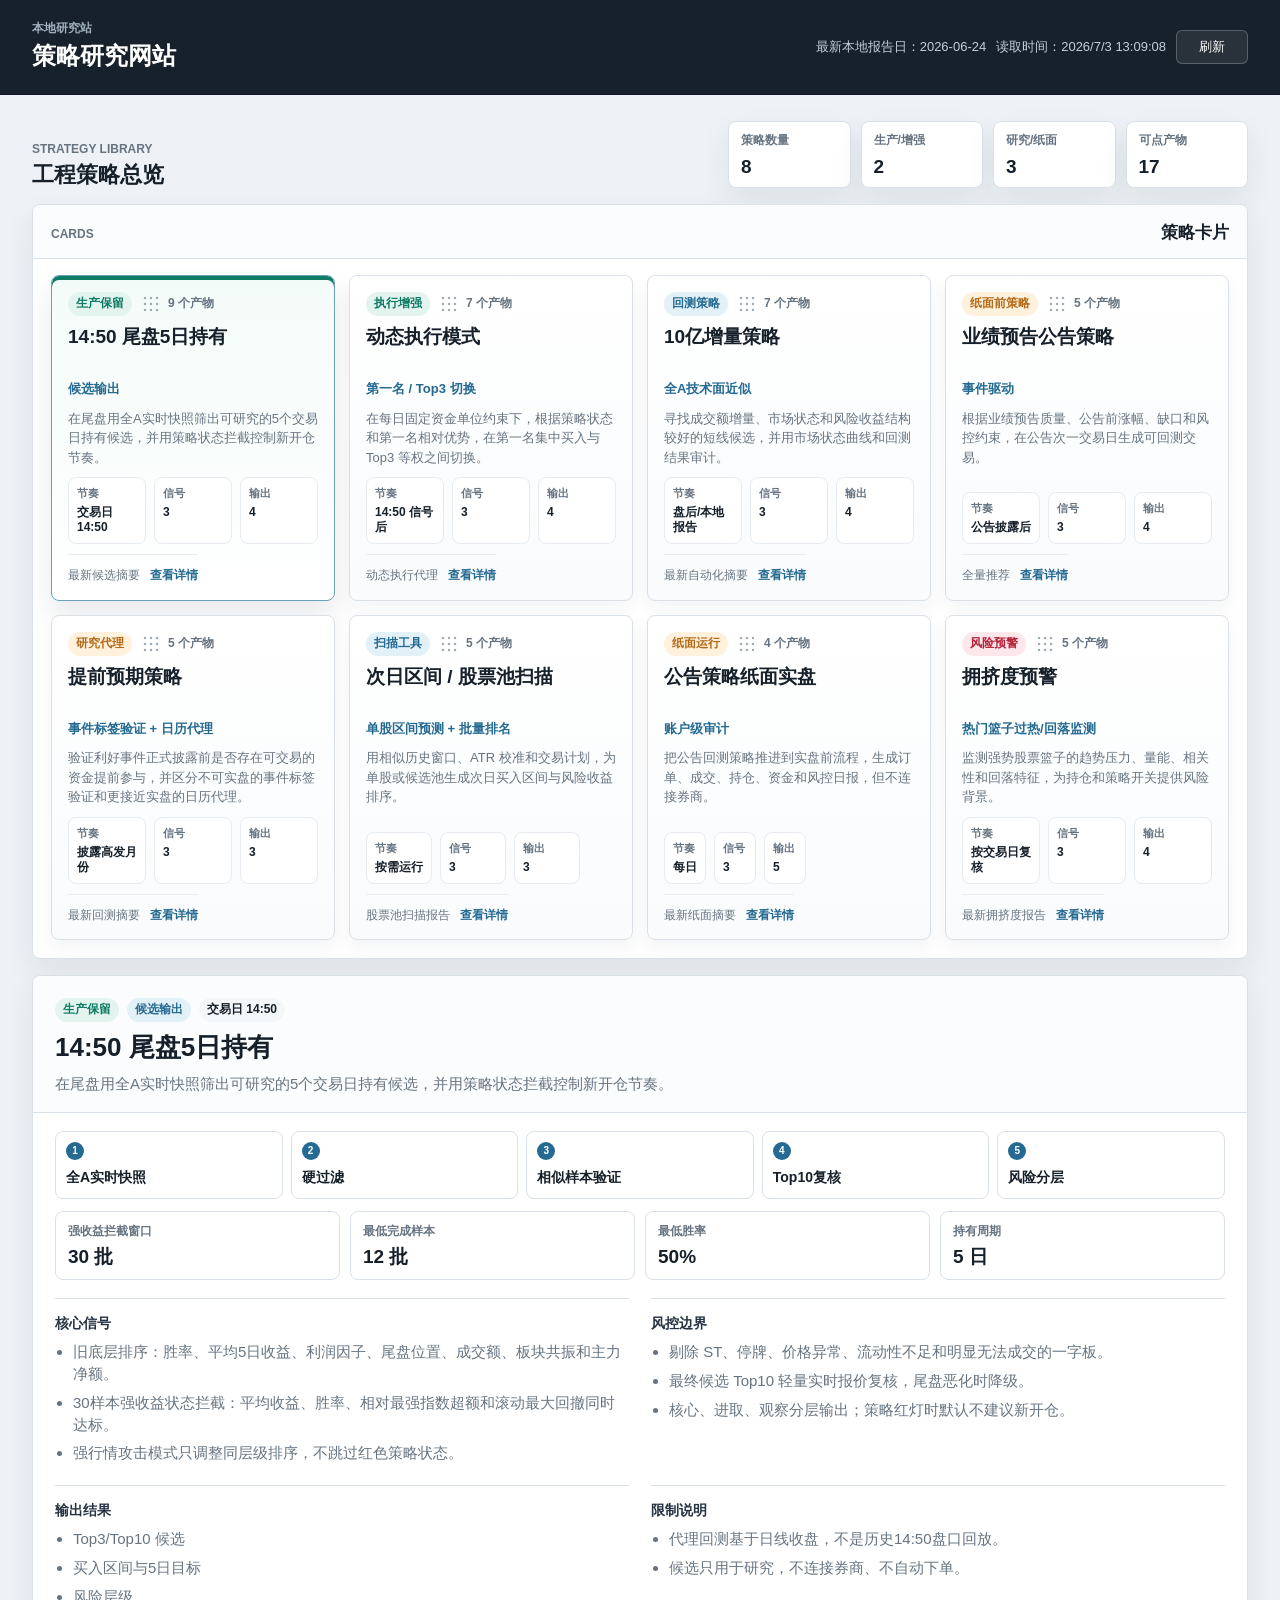
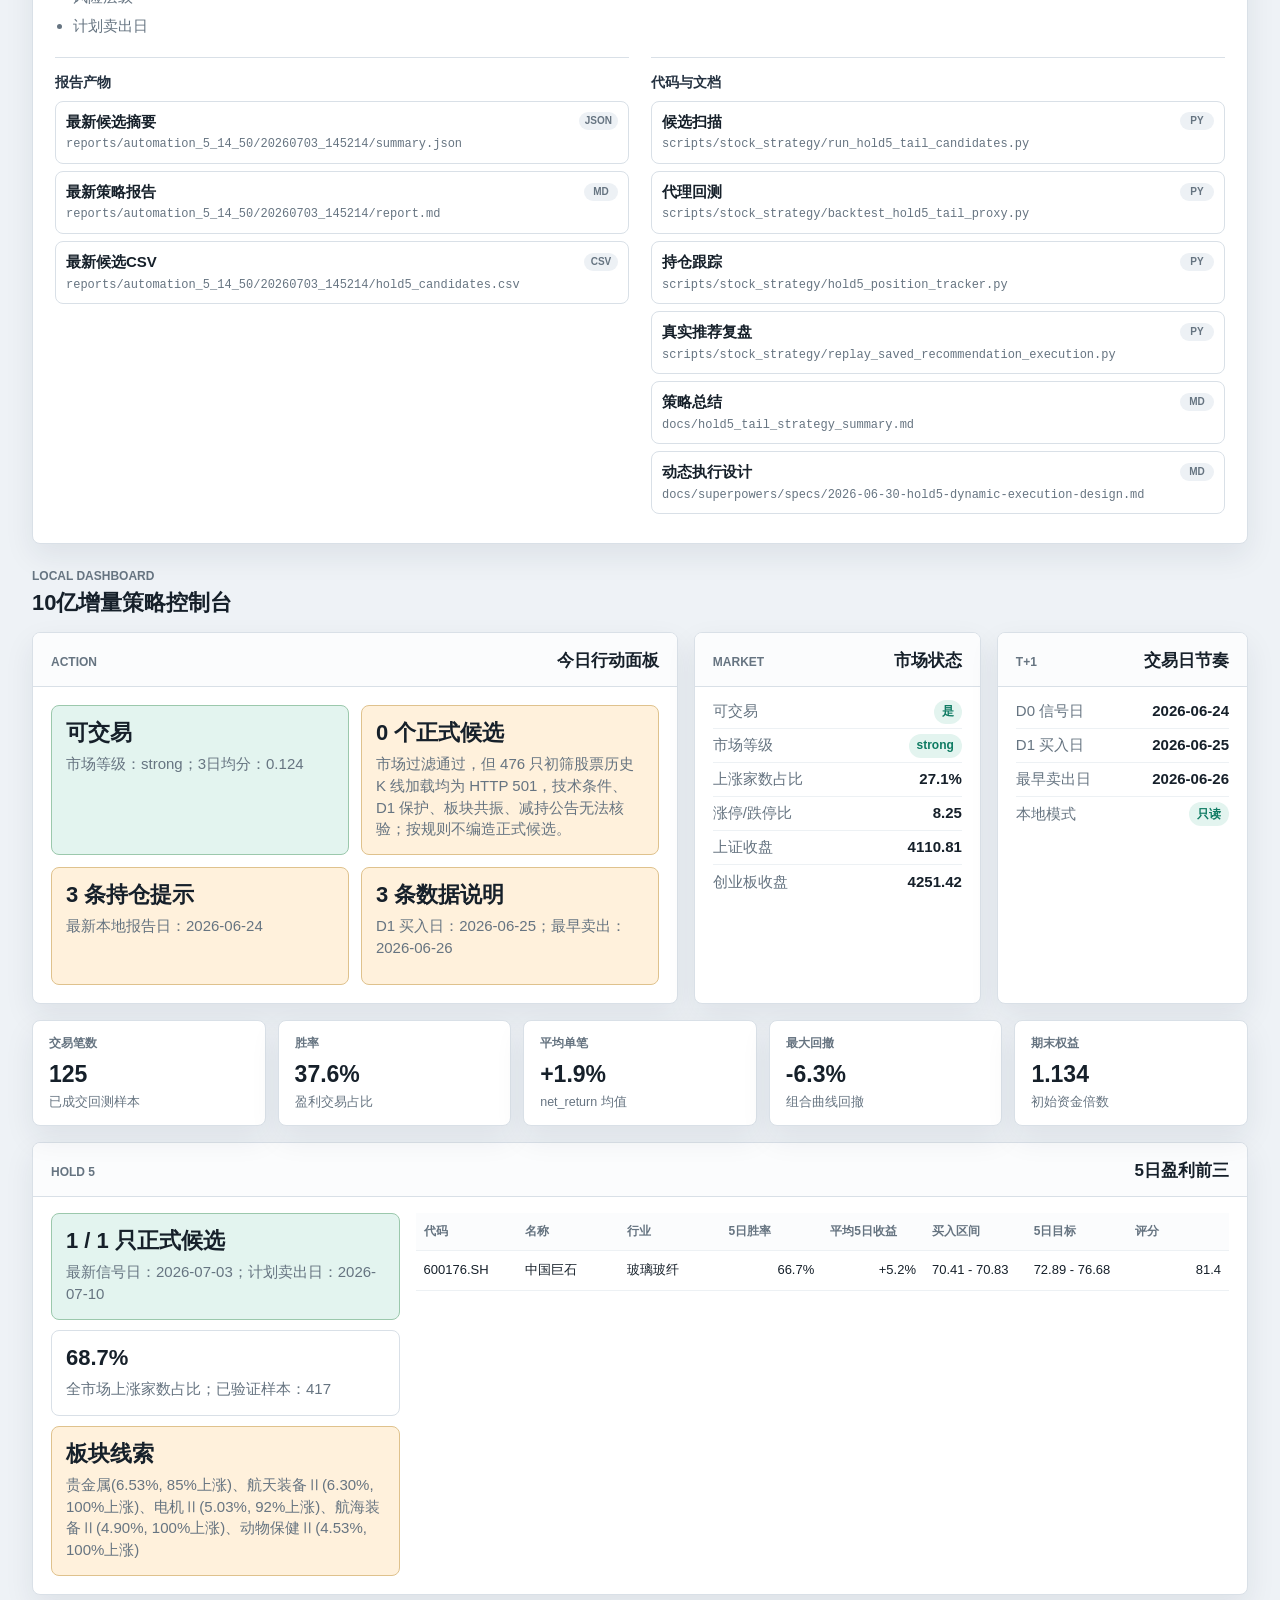
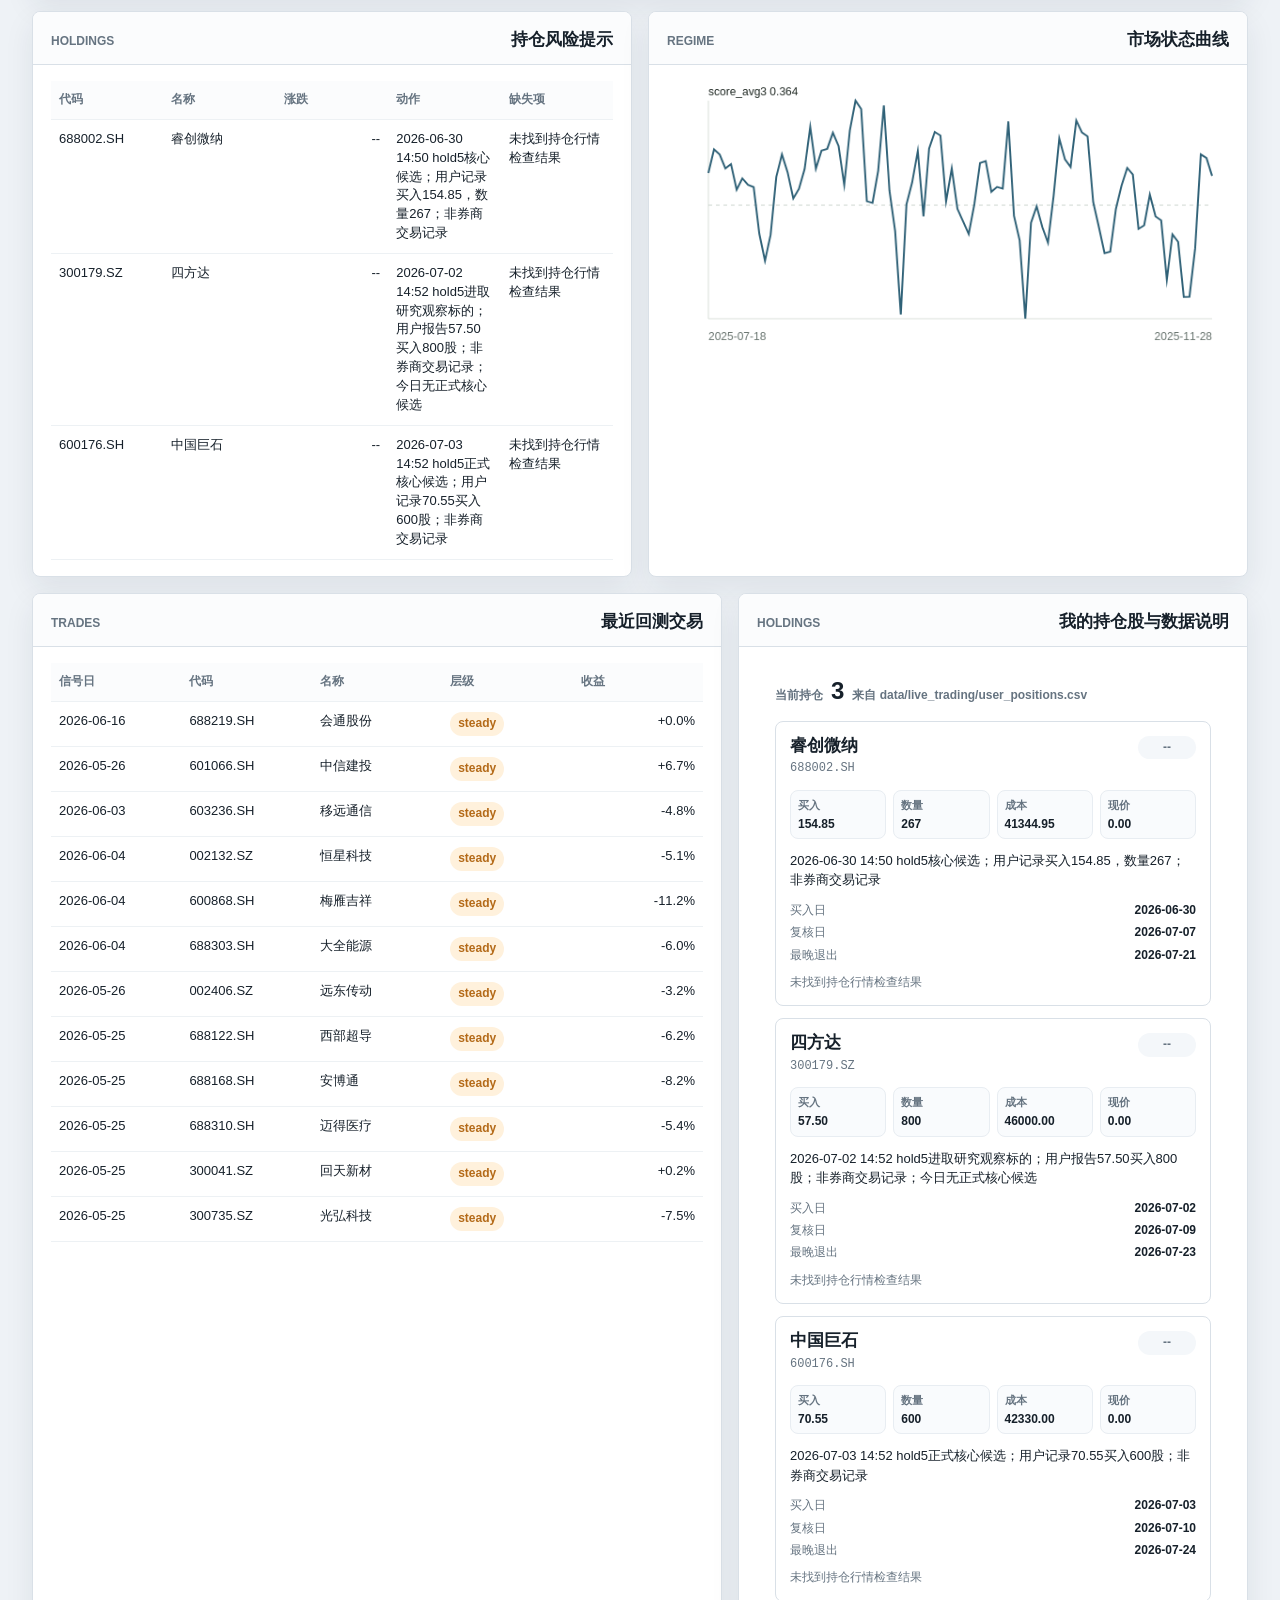
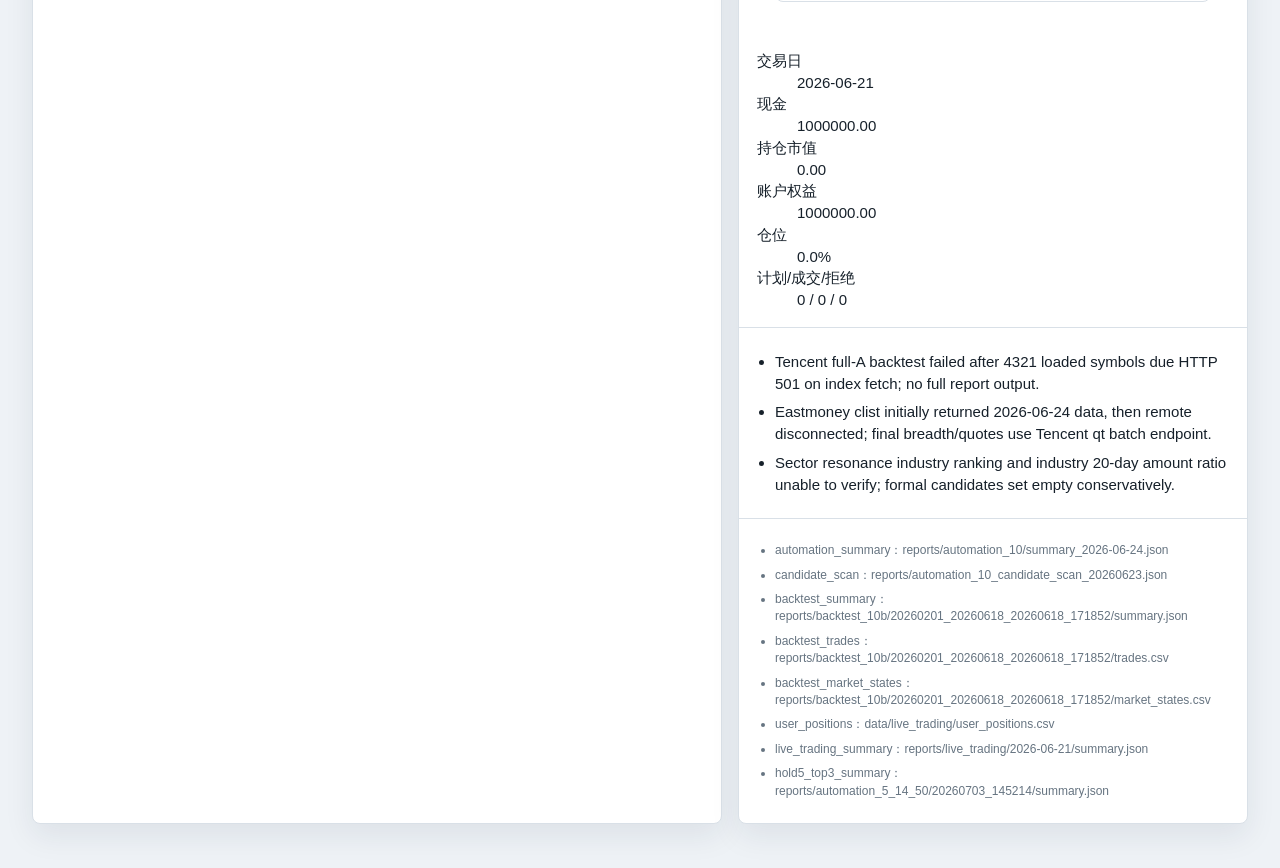
==== index.html @ aa16b74d "发布：更新当前持仓展示 发布我的持仓股卡片、当前持仓数据过滤和新版静态资源。" ====
<!doctype html>
<html lang="zh-CN">
  <head>
    <meta charset="utf-8" />
    <meta name="viewport" content="width=device-width, initial-scale=1" />
    <title>策略研究网站</title>
    <link rel="stylesheet" href="styles.css?v=20260703-user-holdings" />
  </head>
  <body>
    <div class="app-shell" data-api="dashboard.json" data-file-base="files">
      <header class="topbar">
        <div>
          <p class="eyebrow">本地研究站</p>
          <h1>策略研究网站</h1>
        </div>
        <div class="topbar-meta">
          <span id="report-date">最新本地报告日：--</span>
          <span id="loaded-at">读取时间：--</span>
          <button id="refresh-button" type="button" title="重新读取本地策略文件">刷新</button>
        </div>
      </header>

      <main>
        <section class="strategy-hero" aria-label="策略总览">
          <div>
            <p class="eyebrow">Strategy Library</p>
            <h2>工程策略总览</h2>
          </div>
          <div id="strategy-stats" class="strategy-stats"></div>
        </section>

        <section class="strategy-workbench" aria-label="策略详情">
          <section class="panel strategy-card-panel" aria-label="策略卡片">
            <div class="panel-heading">
              <span class="section-kicker">Cards</span>
              <h2>策略卡片</h2>
            </div>
            <div id="strategy-list" class="strategy-list"></div>
          </section>

          <article class="panel strategy-detail-panel">
            <div id="strategy-detail" class="strategy-detail"></div>
          </article>
        </section>

        <section class="dashboard-title" aria-label="本地运行数据">
          <div>
            <p class="eyebrow">Local Dashboard</p>
            <h2>10亿增量策略控制台</h2>
          </div>
        </section>

        <section class="action-grid" aria-label="今日行动面板">
          <article class="panel action-panel">
            <div class="panel-heading">
              <span class="section-kicker">Action</span>
              <h2>今日行动面板</h2>
            </div>
            <div id="action-summary" class="action-summary"></div>
          </article>

          <article class="panel compact-panel">
            <div class="panel-heading">
              <span class="section-kicker">Market</span>
              <h2>市场状态</h2>
            </div>
            <dl id="market-list" class="metric-list"></dl>
          </article>

          <article class="panel compact-panel">
            <div class="panel-heading">
              <span class="section-kicker">T+1</span>
              <h2>交易日节奏</h2>
            </div>
            <dl id="tplus-list" class="metric-list"></dl>
          </article>
        </section>

        <section class="metric-strip" id="backtest-metrics" aria-label="回测指标"></section>

        <section class="panel hold5-panel" aria-label="5日盈利前三">
          <div class="panel-heading">
            <span class="section-kicker">Hold 5</span>
            <h2>5日盈利前三</h2>
          </div>
          <div class="hold5-content">
            <div id="hold5-summary" class="hold5-summary"></div>
            <div id="hold5-picks"></div>
          </div>
        </section>

        <section class="two-column">
          <article class="panel table-panel">
            <div class="panel-heading">
              <span class="section-kicker">Holdings</span>
              <h2>持仓风险提示</h2>
            </div>
            <div id="holdings-alerts"></div>
          </article>

          <article class="panel chart-panel">
            <div class="panel-heading">
              <span class="section-kicker">Regime</span>
              <h2>市场状态曲线</h2>
            </div>
            <canvas id="market-chart" width="760" height="280" aria-label="市场状态曲线"></canvas>
          </article>
        </section>

        <section class="two-column lower-grid">
          <article class="panel table-panel">
            <div class="panel-heading">
              <span class="section-kicker">Trades</span>
              <h2>最近回测交易</h2>
            </div>
            <div id="trades-table"></div>
          </article>

          <article class="panel table-panel">
            <div class="panel-heading">
              <span class="section-kicker">Holdings</span>
              <h2>我的持仓股与数据说明</h2>
            </div>
            <div id="user-holdings"></div>
            <div id="live-trading"></div>
            <div id="data-notes" class="note-list"></div>
            <div id="source-files" class="source-list"></div>
          </article>
        </section>
      </main>
    </div>

    <script src="holdings_panel.js?v=20260703-user-holdings"></script>
    <script src="strategy_order.js?v=20260703-user-holdings"></script>
    <script src="app.js?v=20260703-user-holdings"></script>
  </body>
</html>
---- styles.css ----
:root {
  color-scheme: light;
  --bg: #eef2f6;
  --surface: #ffffff;
  --surface-soft: #f4f7fa;
  --text: #16202a;
  --muted: #667481;
  --border: #d9e0e7;
  --green: #0f7b63;
  --green-soft: #e3f4ef;
  --amber: #b46a18;
  --amber-soft: #fff1dc;
  --red: #b4233a;
  --red-soft: #fde7ea;
  --blue: #246a92;
  --blue-soft: #e2f0f8;
  --ink-soft: #edf1f5;
  --row: #f8fafc;
  --shadow: 0 12px 30px rgba(28, 43, 58, 0.08);
}

* {
  box-sizing: border-box;
}

body {
  margin: 0;
  background: var(--bg);
  color: var(--text);
  font-family: -apple-system, BlinkMacSystemFont, "Segoe UI", "PingFang SC", "Microsoft YaHei", sans-serif;
  font-size: 15px;
  line-height: 1.45;
}

button,
input,
select,
textarea {
  font: inherit;
}

.app-shell {
  min-height: 100vh;
}

.topbar {
  display: flex;
  align-items: center;
  justify-content: space-between;
  gap: 24px;
  padding: 20px 32px;
  border-bottom: 1px solid #111827;
  background: #17212b;
  color: #ffffff;
}

.topbar h1 {
  margin: 2px 0 0;
  font-size: 24px;
  font-weight: 720;
  letter-spacing: 0;
}

.topbar .eyebrow {
  color: #9fb0bf;
}

.eyebrow,
.section-kicker {
  margin: 0;
  color: var(--muted);
  font-size: 12px;
  font-weight: 700;
  letter-spacing: 0;
  text-transform: uppercase;
}

.topbar-meta {
  display: flex;
  flex-wrap: wrap;
  align-items: center;
  justify-content: flex-end;
  gap: 10px;
  color: #c4ced8;
  font-size: 13px;
}

#refresh-button {
  min-width: 72px;
  height: 34px;
  border: 1px solid rgba(255, 255, 255, 0.22);
  border-radius: 6px;
  background: rgba(255, 255, 255, 0.08);
  color: #ffffff;
  cursor: pointer;
}

#refresh-button:hover {
  border-color: rgba(255, 255, 255, 0.38);
  background: rgba(255, 255, 255, 0.14);
}

main {
  width: min(1440px, 100%);
  margin: 0 auto;
  padding: 26px 32px 44px;
}

.strategy-hero,
.dashboard-title {
  display: flex;
  align-items: end;
  justify-content: space-between;
  gap: 18px;
  margin-bottom: 16px;
}

.strategy-hero h2,
.dashboard-title h2 {
  margin: 4px 0 0;
  font-size: 22px;
  line-height: 1.2;
  letter-spacing: 0;
}

.dashboard-title {
  margin-top: 24px;
}

.strategy-stats {
  display: grid;
  grid-template-columns: repeat(4, minmax(96px, 1fr));
  gap: 10px;
  min-width: min(100%, 520px);
}

.strategy-stat {
  min-height: 64px;
  padding: 10px 12px;
  border: 1px solid var(--border);
  border-radius: 8px;
  background: var(--surface);
  box-shadow: var(--shadow);
}

.strategy-stat span,
.mini-metric span {
  display: block;
  color: var(--muted);
  font-size: 12px;
  font-weight: 700;
}

.strategy-stat strong,
.mini-metric strong {
  display: block;
  margin-top: 6px;
  font-size: 19px;
  line-height: 1.15;
}

.strategy-workbench {
  display: grid;
  grid-template-columns: 1fr;
  gap: 16px;
  align-items: start;
}

.strategy-card-panel {
  overflow: visible;
}

.strategy-list {
  display: grid;
  grid-template-columns: repeat(auto-fit, minmax(280px, 1fr));
  gap: 14px;
  padding: 16px 18px 18px;
}

.strategy-card {
  display: flex;
  flex-direction: column;
  gap: 10px;
  width: 100%;
  min-height: 246px;
  padding: 16px;
  border: 1px solid var(--border);
  border-radius: 8px;
  background: linear-gradient(180deg, #ffffff 0%, #f9fbfd 100%);
  color: var(--text);
  text-align: left;
  cursor: pointer;
  box-shadow: 0 8px 18px rgba(28, 43, 58, 0.05);
  transition: border-color 160ms ease, box-shadow 160ms ease, transform 160ms ease;
}

.strategy-card {
  cursor: grab;
}

.strategy-list.dragging .strategy-card {
  cursor: grabbing;
  user-select: none;
}

.strategy-card:hover {
  border-color: #9db4c2;
  box-shadow: 0 14px 28px rgba(28, 43, 58, 0.1);
  transform: translateY(-2px);
}

.strategy-card.active {
  border-color: #6aa1b8;
  background: linear-gradient(180deg, #f3fbf8 0%, #ffffff 100%);
  box-shadow: inset 0 4px 0 var(--green), 0 14px 28px rgba(28, 43, 58, 0.1);
}

.strategy-card.dragging {
  opacity: 0.48;
  transform: scale(0.99);
}

.strategy-card.drag-before,
.strategy-card.drag-after {
  border-color: #246a92;
  box-shadow: 0 0 0 2px rgba(36, 106, 146, 0.18), 0 14px 28px rgba(28, 43, 58, 0.1);
}

.strategy-card.drag-before {
  box-shadow: inset 4px 0 0 var(--blue), 0 0 0 2px rgba(36, 106, 146, 0.18), 0 14px 28px rgba(28, 43, 58, 0.1);
}

.strategy-card.drag-after {
  box-shadow: inset -4px 0 0 var(--blue), 0 0 0 2px rgba(36, 106, 146, 0.18), 0 14px 28px rgba(28, 43, 58, 0.1);
}

.strategy-card-head,
.strategy-card-footer {
  display: flex;
  align-items: center;
  justify-content: space-between;
  gap: 10px;
}

.strategy-card-tools {
  display: inline-flex;
  align-items: center;
  flex: 0 0 auto;
  gap: 8px;
}

.strategy-card-grip {
  width: 18px;
  height: 18px;
  border-radius: 5px;
  background-image: radial-gradient(circle, #8a98a5 1.4px, transparent 1.6px);
  background-position: 0 0;
  background-size: 6px 6px;
  opacity: 0.8;
}

.strategy-card-count {
  color: var(--muted);
  font-size: 12px;
  font-weight: 700;
  white-space: nowrap;
}

.strategy-card-title {
  display: block;
  min-height: 44px;
  font-size: 19px;
  line-height: 1.18;
  letter-spacing: 0;
  overflow-wrap: anywhere;
}

.strategy-card-mode {
  display: block;
  color: var(--blue);
  font-size: 13px;
  font-weight: 750;
  overflow-wrap: anywhere;
}

.strategy-card-objective {
  display: -webkit-box;
  color: var(--muted);
  font-size: 13px;
  line-height: 1.5;
  overflow: hidden;
  overflow-wrap: anywhere;
  -webkit-box-orient: vertical;
  -webkit-line-clamp: 3;
}

.strategy-card-meta {
  display: grid;
  grid-template-columns: repeat(3, minmax(0, 1fr));
  gap: 8px;
  margin-top: auto;
}

.strategy-card-meta span {
  min-height: 52px;
  padding: 8px;
  border: 1px solid #e5ebf0;
  border-radius: 8px;
  background: #ffffff;
  overflow: hidden;
}

.strategy-card-meta small,
.strategy-card-meta b {
  display: block;
  overflow-wrap: anywhere;
}

.strategy-card-meta small {
  color: var(--muted);
  font-size: 11px;
  font-weight: 700;
}

.strategy-card-meta b {
  margin-top: 3px;
  font-size: 12px;
  font-weight: 750;
  line-height: 1.25;
}

.strategy-card-footer {
  padding-top: 12px;
  border-top: 1px solid #e7edf2;
  color: var(--muted);
  font-size: 12px;
  line-height: 1.35;
}

.strategy-card-footer span {
  overflow-wrap: anywhere;
}

.strategy-card-footer em {
  flex: 0 0 auto;
  color: var(--blue);
  font-style: normal;
  font-weight: 750;
}

.strategy-detail {
  padding: 0;
}

.strategy-detail-header {
  display: flex;
  justify-content: space-between;
  gap: 18px;
  padding: 22px 22px 18px;
  border-bottom: 1px solid var(--border);
  background: #fbfcfd;
}

.strategy-badges {
  display: flex;
  flex-wrap: wrap;
  gap: 8px;
  margin-bottom: 10px;
}

.strategy-detail h2 {
  margin: 0;
  font-size: 26px;
  line-height: 1.18;
  letter-spacing: 0;
}

.strategy-detail p {
  max-width: 920px;
  margin: 10px 0 0;
  color: var(--muted);
  font-size: 15px;
}

.strategy-flow {
  display: grid;
  grid-template-columns: repeat(5, minmax(0, 1fr));
  gap: 8px;
  margin: 18px 22px 0;
}

.strategy-flow span {
  min-height: 62px;
  padding: 10px;
  border: 1px solid var(--border);
  border-radius: 8px;
  background: #ffffff;
  overflow-wrap: anywhere;
}

.strategy-flow small {
  display: block;
  width: 18px;
  height: 18px;
  margin-bottom: 7px;
  border-radius: 50%;
  background: var(--blue);
  color: #fff;
  font-size: 10px;
  font-weight: 750;
  line-height: 18px;
  text-align: center;
}

.strategy-flow strong {
  display: block;
  font-size: 14px;
  font-weight: 750;
}

.strategy-flow em {
  display: block;
  margin-top: 6px;
  color: var(--muted);
  font-size: 12px;
  font-style: normal;
  line-height: 1.45;
}

.mini-metric-grid {
  display: grid;
  grid-template-columns: repeat(4, minmax(0, 1fr));
  gap: 10px;
  margin: 12px 22px 0;
}

.mini-metric {
  min-height: 68px;
  padding: 11px 12px;
  border: 1px solid var(--border);
  border-radius: 8px;
  background: #ffffff;
}

.detail-grid {
  display: grid;
  grid-template-columns: repeat(2, minmax(0, 1fr));
  gap: 14px 22px;
  margin: 18px 22px 22px;
}

.detail-block {
  padding-top: 14px;
  border-top: 1px solid var(--border);
}

.detail-block h3 {
  margin: 0 0 8px;
  color: #253241;
  font-size: 14px;
  letter-spacing: 0;
}

.detail-block ul {
  margin: 0;
  padding-left: 18px;
}

.detail-block li {
  margin: 7px 0;
  color: var(--muted);
  overflow-wrap: anywhere;
}

.artifact-block li {
  list-style: none;
  margin-left: -18px;
}

.artifact {
  display: grid;
  gap: 4px;
  padding: 9px 10px;
  border: 1px solid var(--border);
  border-radius: 8px;
  background: #ffffff;
  color: var(--text);
  text-decoration: none;
}

.artifact-label {
  display: flex;
  align-items: center;
  justify-content: space-between;
  gap: 10px;
  font-weight: 700;
}

.artifact-label small {
  flex: 0 0 auto;
  min-width: 34px;
  padding: 2px 6px;
  border-radius: 999px;
  background: var(--ink-soft);
  color: var(--muted);
  font-size: 10px;
  line-height: 1.4;
  text-align: center;
}

.artifact:hover {
  border-color: #9db4c2;
  background: var(--blue-soft);
}

.artifact.missing {
  color: var(--muted);
  background: var(--ink-soft);
}

.artifact code {
  color: var(--muted);
  font-size: 12px;
  white-space: normal;
  overflow-wrap: anywhere;
}

.strategy-matrix-panel {
  margin-top: 16px;
}

.strategy-matrix-panel > div:not(.panel-heading) {
  padding: 16px 18px;
}

.action-grid {
  display: grid;
  grid-template-columns: minmax(0, 1.8fr) minmax(260px, 0.8fr) minmax(240px, 0.7fr);
  gap: 16px;
}

.two-column {
  display: grid;
  grid-template-columns: minmax(0, 1fr) minmax(0, 1fr);
  gap: 16px;
  margin-top: 16px;
}

.lower-grid {
  grid-template-columns: minmax(0, 1.15fr) minmax(0, 0.85fr);
}

.panel {
  border: 1px solid var(--border);
  border-radius: 8px;
  background: var(--surface);
  overflow: hidden;
  box-shadow: var(--shadow);
}

.panel-heading {
  display: flex;
  align-items: baseline;
  justify-content: space-between;
  gap: 12px;
  padding: 16px 18px 12px;
  border-bottom: 1px solid var(--border);
  background: #fbfcfd;
}

.panel-heading h2 {
  margin: 0;
  font-size: 17px;
  font-weight: 700;
  letter-spacing: 0;
}

.action-summary {
  display: grid;
  grid-template-columns: repeat(2, minmax(0, 1fr));
  gap: 12px;
  padding: 18px;
}

.signal {
  min-height: 118px;
  padding: 14px;
  border: 1px solid var(--border);
  border-radius: 8px;
  background: #ffffff;
}

.signal strong {
  display: block;
  margin-bottom: 8px;
  font-size: 22px;
  line-height: 1.15;
}

.signal p {
  margin: 0;
  color: var(--muted);
}

.signal.good {
  border-color: #9bc8ac;
  background: var(--green-soft);
}

.signal.warn {
  border-color: #dfc28d;
  background: var(--amber-soft);
}

.signal.bad {
  border-color: #e0aaa4;
  background: var(--red-soft);
}

.metric-list {
  display: grid;
  grid-template-columns: 1fr;
  gap: 0;
  margin: 0;
  padding: 8px 18px 16px;
}

.metric-list div {
  display: flex;
  align-items: center;
  justify-content: space-between;
  gap: 12px;
  min-height: 34px;
  border-bottom: 1px solid #edf1f4;
}

.metric-list div:last-child {
  border-bottom: 0;
}

.metric-list dt {
  color: var(--muted);
}

.metric-list dd {
  margin: 0;
  text-align: right;
  font-weight: 650;
}

.metric-strip {
  display: grid;
  grid-template-columns: repeat(5, minmax(0, 1fr));
  gap: 12px;
  margin-top: 16px;
}

.metric-card {
  min-height: 92px;
  padding: 14px 16px;
  border: 1px solid var(--border);
  border-radius: 8px;
  background: var(--surface);
  box-shadow: var(--shadow);
}

.metric-card span {
  display: block;
  color: var(--muted);
  font-size: 12px;
  font-weight: 700;
}

.metric-card strong {
  display: block;
  margin-top: 8px;
  font-size: 23px;
  line-height: 1.15;
}

.metric-card small {
  display: block;
  margin-top: 6px;
  color: var(--muted);
}

.hold5-panel {
  margin-top: 16px;
}

.hold5-content {
  display: grid;
  grid-template-columns: minmax(260px, 0.6fr) minmax(0, 1.4fr);
  gap: 16px;
  padding: 16px 18px 18px;
}

.hold5-summary {
  display: grid;
  gap: 10px;
}

.hold5-summary .signal {
  min-height: 86px;
}

.table-panel > div:not(.panel-heading),
.chart-panel > canvas,
.note-list,
.source-list {
  padding: 16px 18px;
}

.user-holding-summary {
  display: grid;
  grid-template-columns: auto auto 1fr;
  align-items: baseline;
  gap: 8px;
  padding: 16px 18px 8px;
}

.user-holding-summary span,
.user-holding-summary small {
  color: var(--muted);
  font-size: 12px;
  font-weight: 700;
}

.user-holding-summary strong {
  font-size: 24px;
  line-height: 1;
}

.user-holding-grid {
  display: grid;
  grid-template-columns: repeat(auto-fit, minmax(240px, 1fr));
  gap: 12px;
  padding: 8px 18px 16px;
}

.user-holding-card {
  min-height: 242px;
  padding: 14px;
  border: 1px solid var(--border);
  border-radius: 8px;
  background: #ffffff;
}

.user-holding-head {
  display: flex;
  align-items: flex-start;
  justify-content: space-between;
  gap: 10px;
}

.user-holding-head strong,
.user-holding-head code {
  display: block;
  overflow-wrap: anywhere;
}

.user-holding-head strong {
  font-size: 17px;
  line-height: 1.2;
}

.user-holding-head code {
  margin-top: 4px;
  color: var(--muted);
  font-size: 12px;
}

.price-change {
  flex: 0 0 auto;
  min-width: 58px;
  padding: 3px 7px;
  border-radius: 999px;
  background: var(--surface-soft);
  color: var(--muted);
  font-size: 12px;
  font-weight: 750;
  text-align: center;
}

.price-change.up {
  background: var(--red-soft);
  color: var(--red);
}

.price-change.down {
  background: var(--green-soft);
  color: var(--green);
}

.user-holding-metrics {
  display: grid;
  grid-template-columns: repeat(4, minmax(0, 1fr));
  gap: 7px;
  margin-top: 12px;
}

.user-holding-metrics span {
  min-height: 46px;
  padding: 7px;
  border: 1px solid #e8edf2;
  border-radius: 8px;
  background: #f9fbfd;
  overflow: hidden;
}

.user-holding-metrics small,
.user-holding-metrics b {
  display: block;
  overflow-wrap: anywhere;
}

.user-holding-metrics small {
  color: var(--muted);
  font-size: 11px;
  font-weight: 700;
}

.user-holding-metrics b {
  margin-top: 3px;
  font-size: 12px;
  font-weight: 750;
  line-height: 1.2;
}

.user-holding-card p {
  margin: 12px 0 0;
  color: var(--text);
  font-size: 13px;
  line-height: 1.5;
}

.user-holding-card dl {
  display: grid;
  gap: 5px;
  margin: 12px 0 0;
}

.user-holding-card dl div {
  display: flex;
  justify-content: space-between;
  gap: 10px;
}

.user-holding-card dt {
  color: var(--muted);
  font-size: 12px;
}

.user-holding-card dd {
  margin: 0;
  font-size: 12px;
  font-weight: 700;
  text-align: right;
}

.user-holding-note {
  display: block;
  margin-top: 10px;
  color: var(--muted);
  font-size: 12px;
  line-height: 1.45;
}

.chart-panel {
  min-height: 366px;
}

#market-chart {
  display: block;
  width: 100%;
  height: 300px;
}

.data-table {
  width: 100%;
  border-collapse: collapse;
  table-layout: fixed;
  font-size: 13px;
}

.data-table th,
.data-table td {
  padding: 10px 8px;
  border-bottom: 1px solid #edf1f4;
  text-align: left;
  vertical-align: top;
}

.data-table th {
  color: var(--muted);
  font-size: 12px;
  font-weight: 700;
  background: #fbfcfd;
}

.data-table td {
  overflow-wrap: anywhere;
}

.data-table .number {
  text-align: right;
  font-variant-numeric: tabular-nums;
}

.table-link {
  padding: 0;
  border: 0;
  background: transparent;
  color: var(--blue);
  font-weight: 750;
  text-align: left;
  cursor: pointer;
}

.table-link:hover {
  text-decoration: underline;
}

.badge {
  display: inline-flex;
  align-items: center;
  min-height: 24px;
  padding: 2px 8px;
  border-radius: 999px;
  background: var(--surface-soft);
  color: var(--text);
  font-size: 12px;
  font-weight: 700;
}

.badge.good {
  background: var(--green-soft);
  color: var(--green);
}

.badge.warn {
  background: var(--amber-soft);
  color: var(--amber);
}

.badge.bad {
  background: var(--red-soft);
  color: var(--red);
}

.badge.info {
  background: var(--blue-soft);
  color: var(--blue);
}

.muted {
  color: var(--muted);
}

.empty {
  padding: 18px;
  color: var(--muted);
}

.empty.slim {
  padding: 0;
}

.note-list {
  border-top: 1px solid var(--border);
}

.note-list ul,
.source-list ul {
  margin: 0;
  padding-left: 18px;
}

.note-list li,
.source-list li {
  margin: 7px 0;
  overflow-wrap: anywhere;
}

.source-list {
  color: var(--muted);
  font-size: 12px;
  border-top: 1px solid var(--border);
}

@media (max-width: 1100px) {
  .action-grid,
  .two-column,
  .hold5-content,
  .lower-grid {
    grid-template-columns: 1fr;
  }

  .metric-strip,
  .mini-metric-grid,
  .strategy-flow {
    grid-template-columns: repeat(2, minmax(0, 1fr));
  }
}

@media (max-width: 720px) {
  .topbar {
    align-items: flex-start;
    flex-direction: column;
    padding: 18px;
  }

  .topbar-meta {
    justify-content: flex-start;
  }

  main {
    padding: 16px;
  }

  .strategy-hero,
  .dashboard-title {
    align-items: stretch;
    flex-direction: column;
  }

  .strategy-stats,
  .strategy-list,
  .action-summary,
  .metric-strip,
  .mini-metric-grid,
  .strategy-flow,
  .user-holding-grid,
  .detail-grid {
    grid-template-columns: 1fr;
  }

  .strategy-detail {
    padding: 16px;
  }

  .strategy-detail h2 {
    font-size: 22px;
  }
}
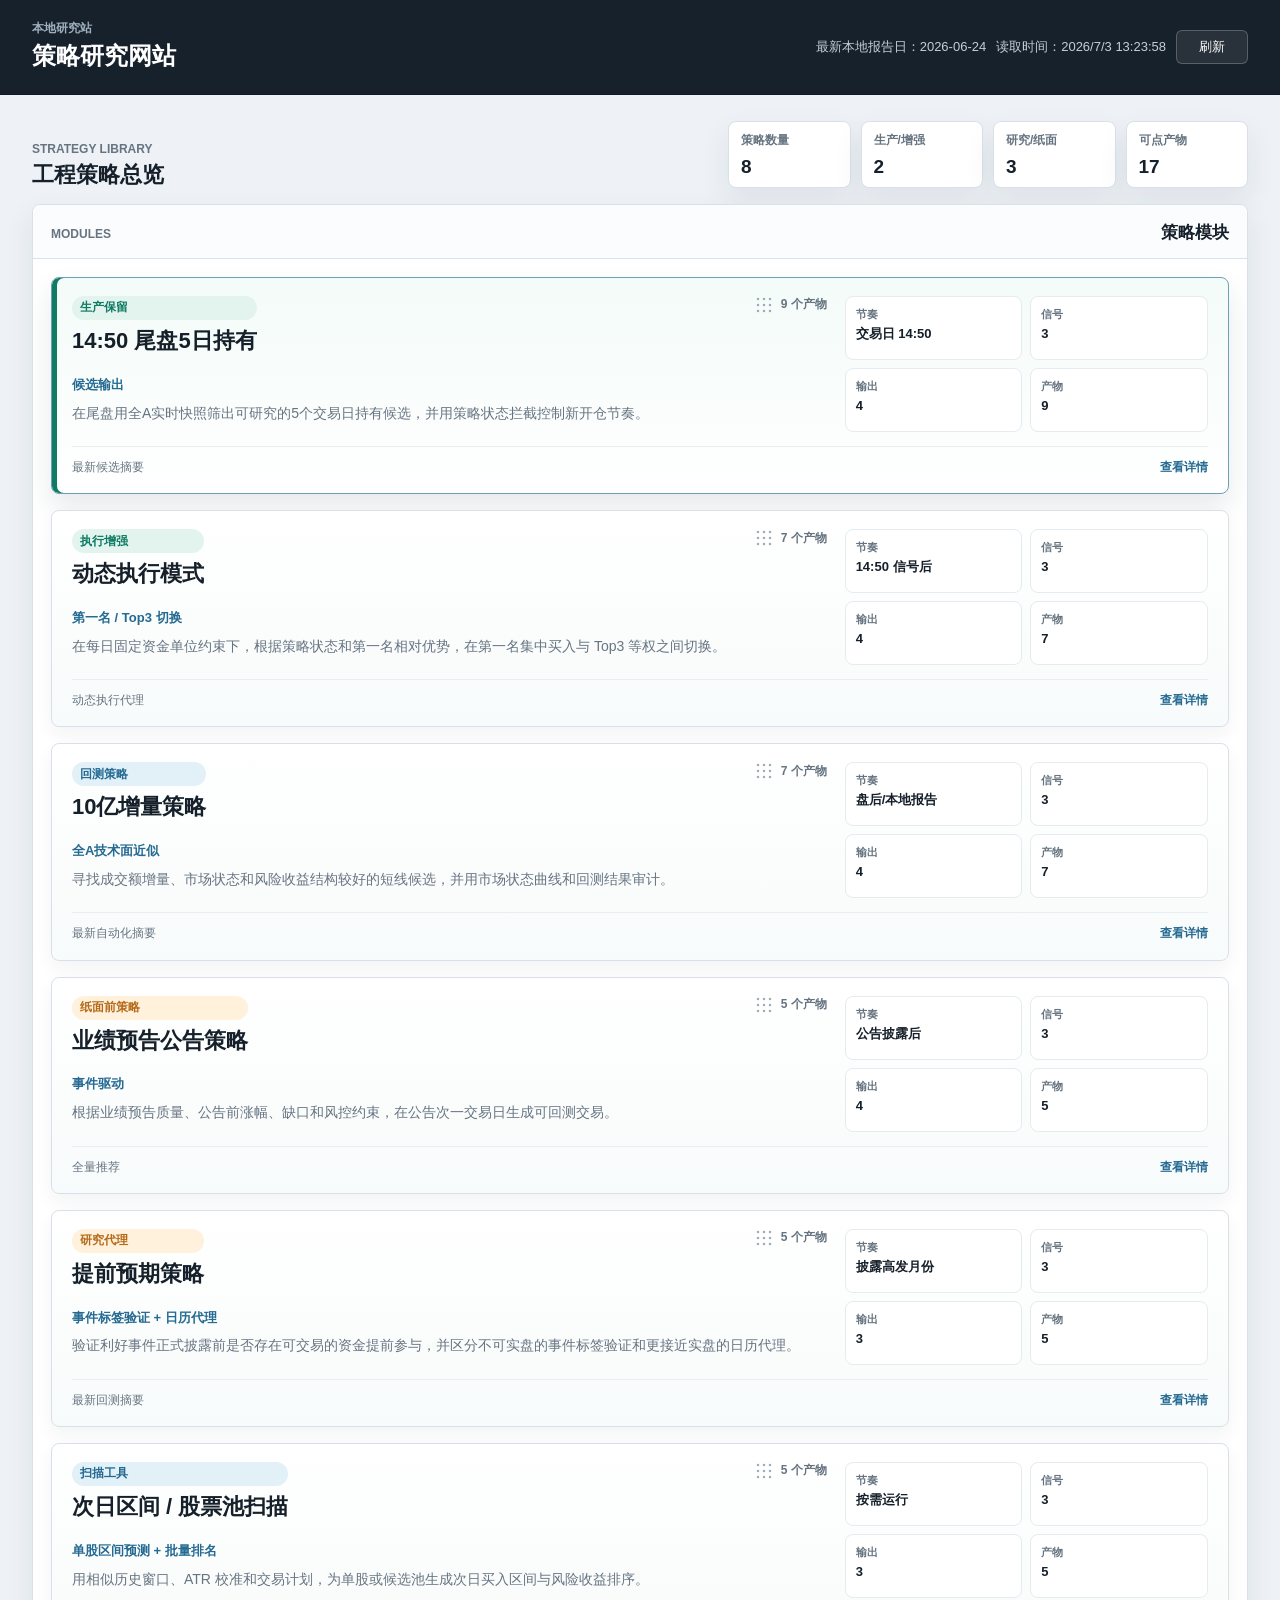
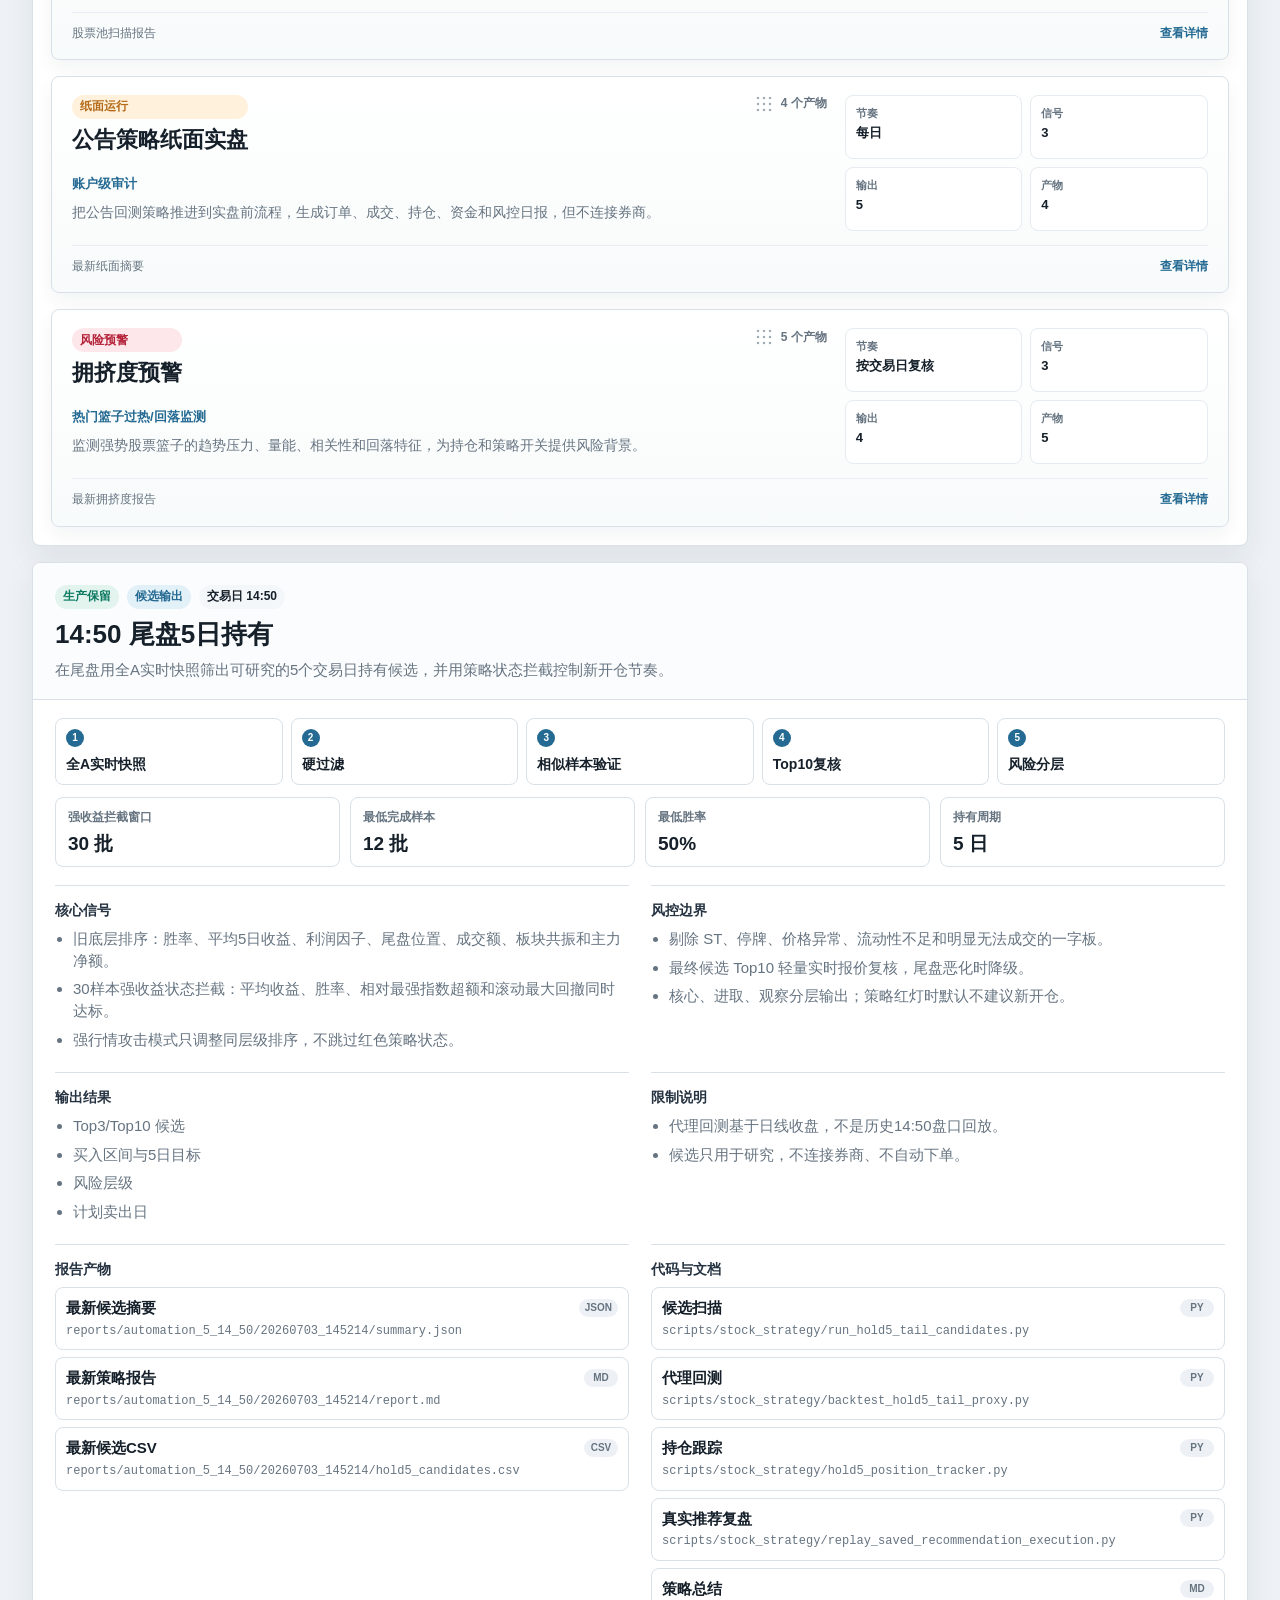
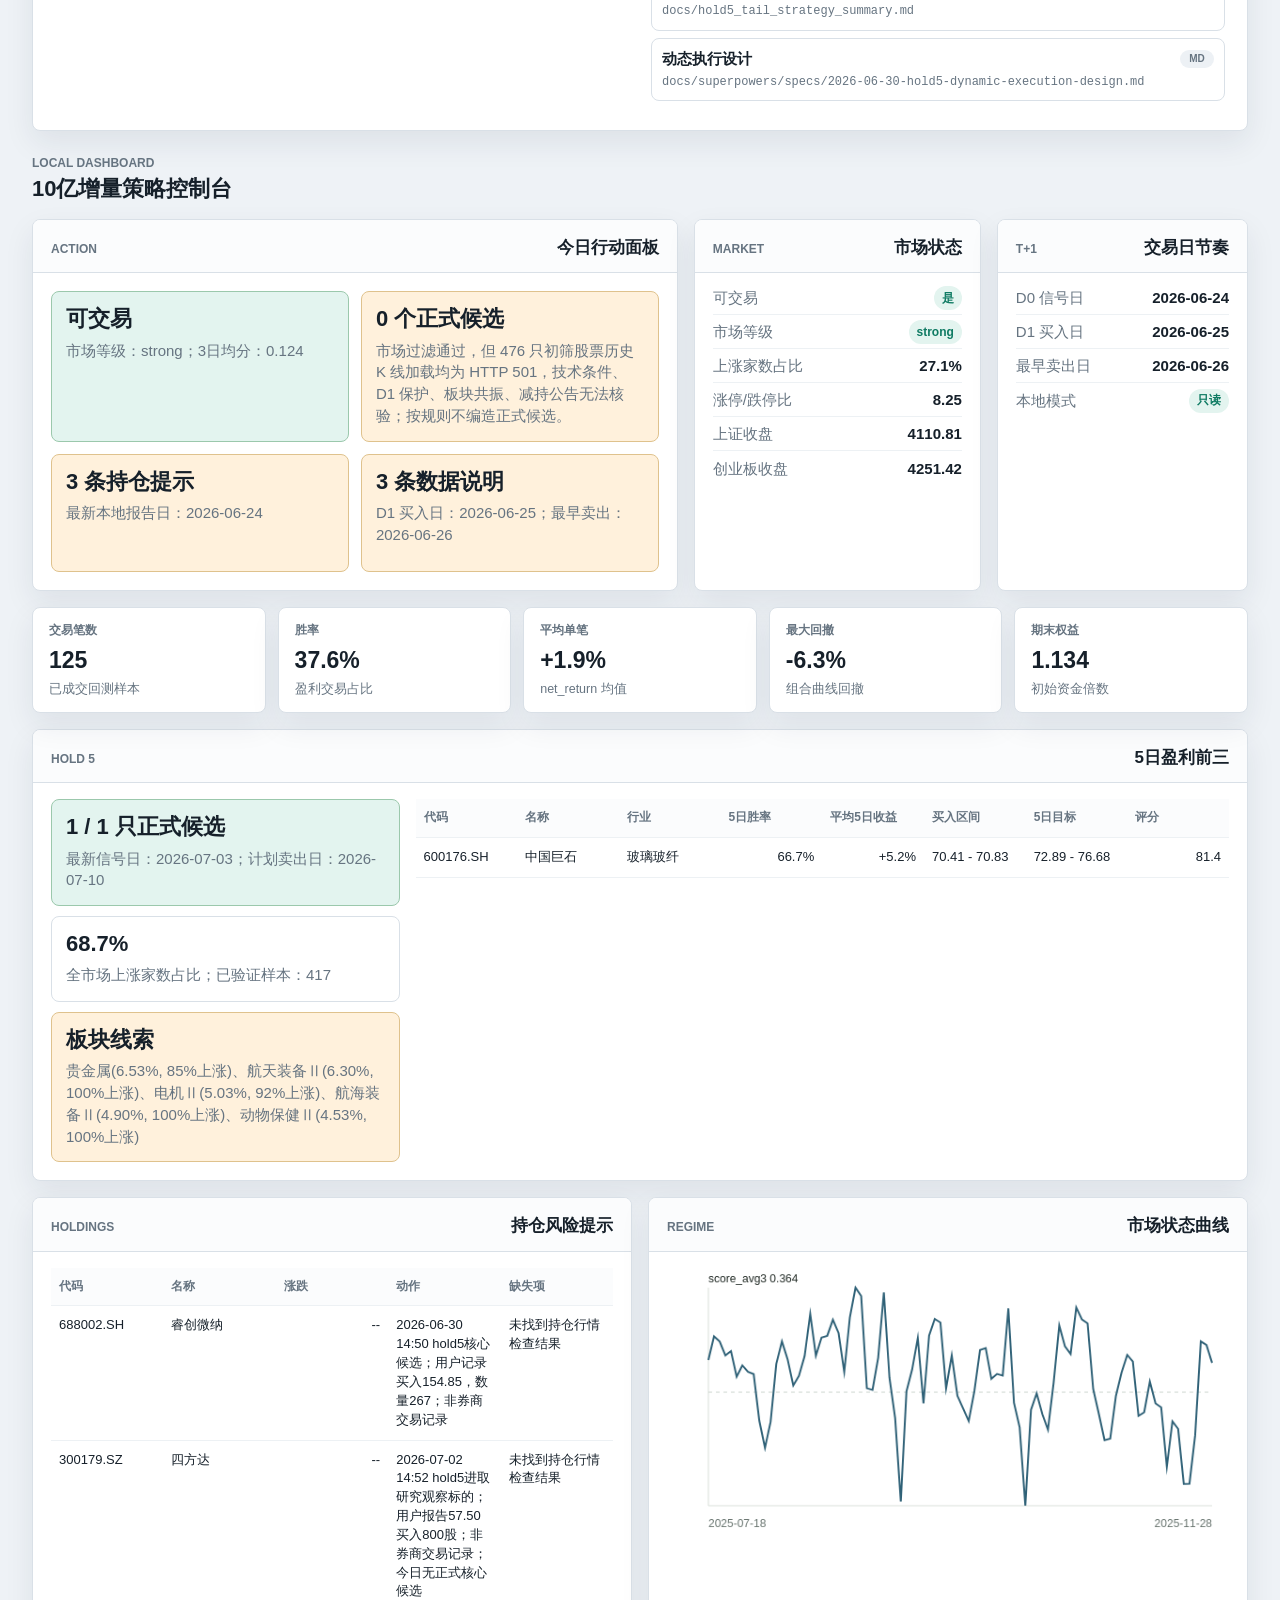
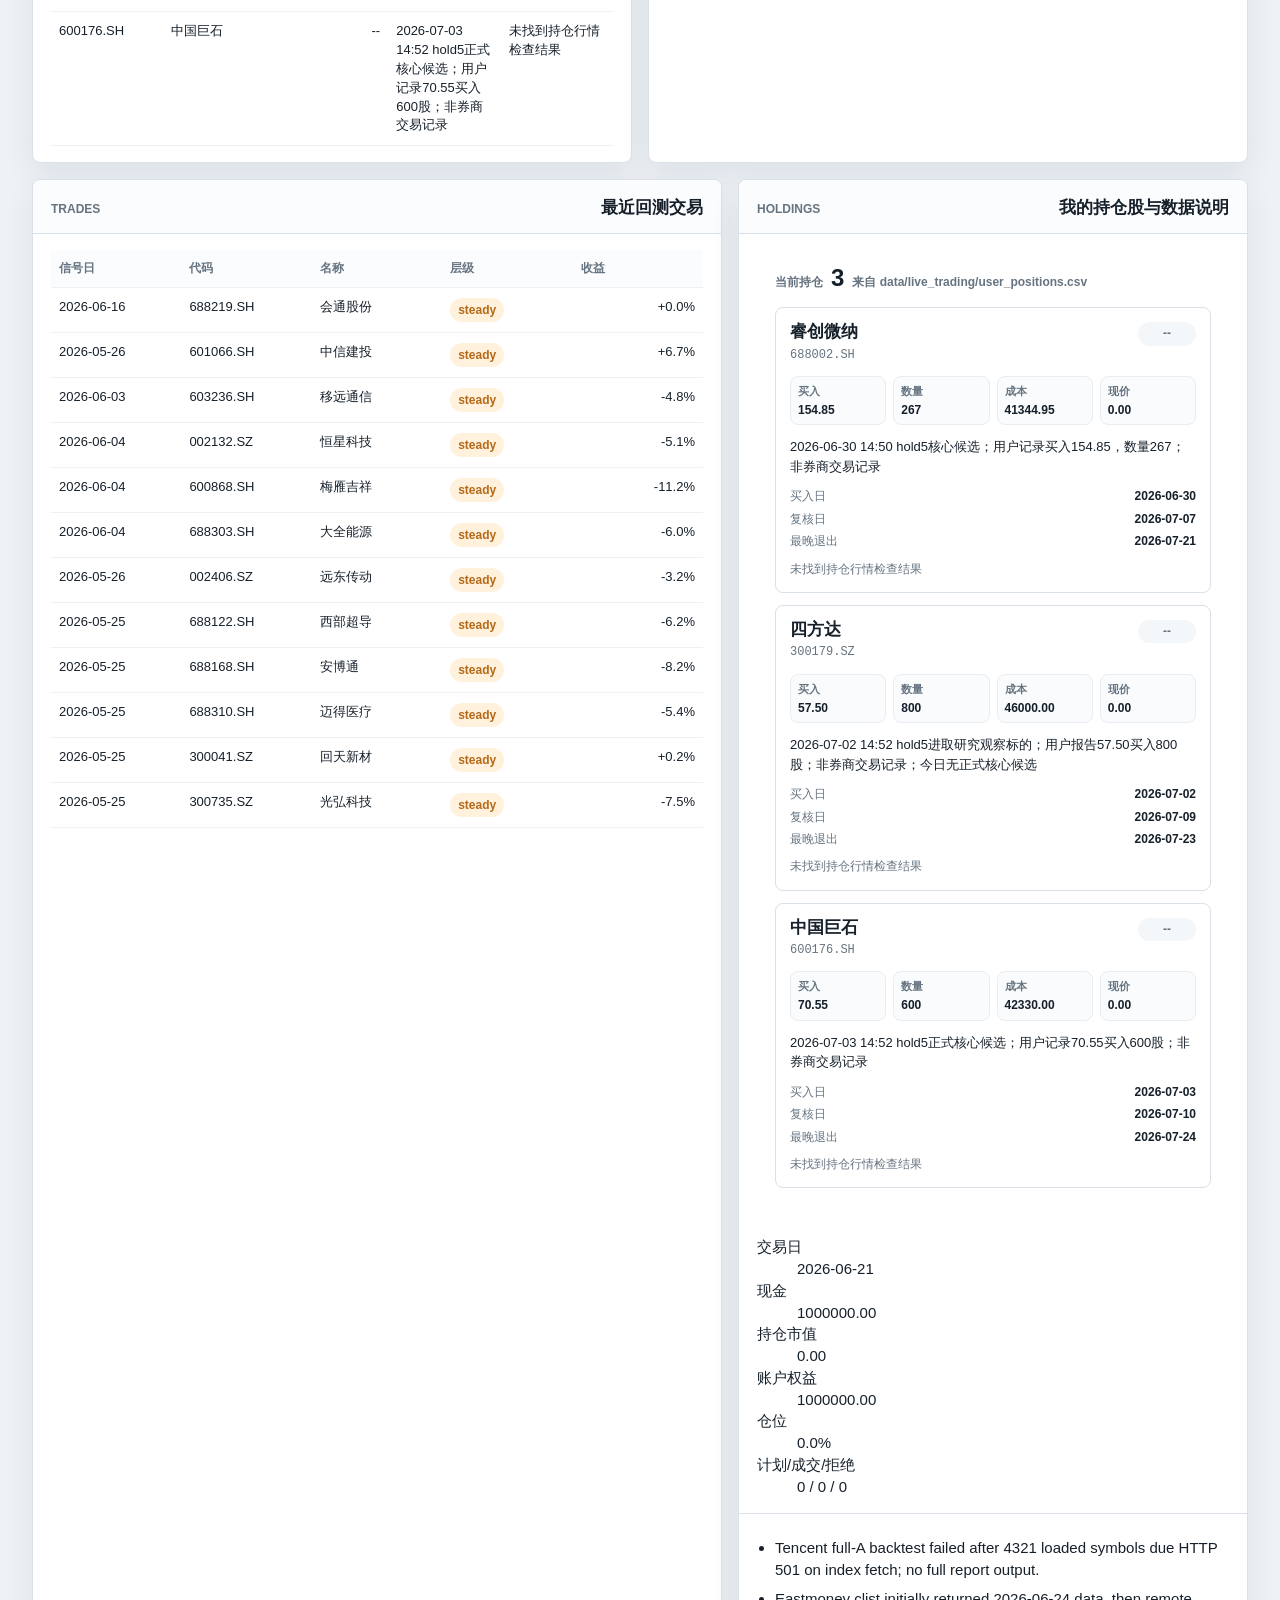
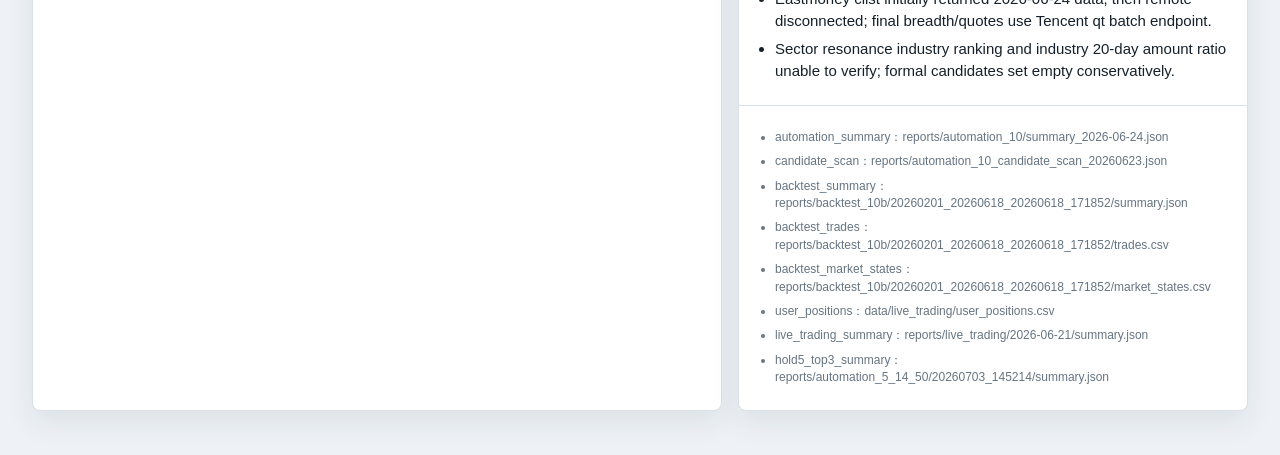
==== commit f2c56731: "发布：更新策略模块布局 发布单策略大模块布局，刷新静态资源版本并更新站点构建时间。" ====
--- a/index.html
+++ b/index.html
@@ -4,7 +4,7 @@
     <meta charset="utf-8" />
     <meta name="viewport" content="width=device-width, initial-scale=1" />
     <title>策略研究网站</title>
-    <link rel="stylesheet" href="styles.css?v=20260703-user-holdings" />
+    <link rel="stylesheet" href="styles.css?v=20260703-strategy-modules" />
   </head>
   <body>
     <div class="app-shell" data-api="dashboard.json" data-file-base="files">
@@ -30,10 +30,10 @@
         </section>
 
         <section class="strategy-workbench" aria-label="策略详情">
-          <section class="panel strategy-card-panel" aria-label="策略卡片">
+          <section class="panel strategy-card-panel" aria-label="策略模块">
             <div class="panel-heading">
-              <span class="section-kicker">Cards</span>
-              <h2>策略卡片</h2>
+              <span class="section-kicker">Modules</span>
+              <h2>策略模块</h2>
             </div>
             <div id="strategy-list" class="strategy-list"></div>
           </section>
@@ -130,8 +130,8 @@
       </main>
     </div>
 
-    <script src="holdings_panel.js?v=20260703-user-holdings"></script>
-    <script src="strategy_order.js?v=20260703-user-holdings"></script>
-    <script src="app.js?v=20260703-user-holdings"></script>
+    <script src="holdings_panel.js?v=20260703-strategy-modules"></script>
+    <script src="strategy_order.js?v=20260703-strategy-modules"></script>
+    <script src="app.js?v=20260703-strategy-modules"></script>
   </body>
 </html>
--- a/styles.css
+++ b/styles.css
@@ -172,21 +172,25 @@
 
 .strategy-list {
   display: grid;
-  grid-template-columns: repeat(auto-fit, minmax(280px, 1fr));
-  gap: 14px;
-  padding: 16px 18px 18px;
+  grid-template-columns: minmax(0, 1fr);
+  gap: 16px;
+  padding: 18px;
 }
 
 .strategy-card {
-  display: flex;
-  flex-direction: column;
-  gap: 10px;
+  display: grid;
+  grid-template-areas:
+    "head meta"
+    "body meta"
+    "footer footer";
+  grid-template-columns: minmax(0, 1.35fr) minmax(280px, 0.65fr);
+  gap: 14px 18px;
   width: 100%;
-  min-height: 246px;
-  padding: 16px;
+  min-height: 0;
+  padding: 18px 20px;
   border: 1px solid var(--border);
   border-radius: 8px;
-  background: linear-gradient(180deg, #ffffff 0%, #f9fbfd 100%);
+  background: linear-gradient(180deg, #ffffff 0%, #f8fbfb 100%);
   color: var(--text);
   text-align: left;
   cursor: pointer;
@@ -212,7 +216,7 @@
 .strategy-card.active {
   border-color: #6aa1b8;
   background: linear-gradient(180deg, #f3fbf8 0%, #ffffff 100%);
-  box-shadow: inset 0 4px 0 var(--green), 0 14px 28px rgba(28, 43, 58, 0.1);
+  box-shadow: inset 5px 0 0 var(--green), 0 14px 28px rgba(28, 43, 58, 0.1);
 }
 
 .strategy-card.dragging {
@@ -227,19 +231,25 @@
 }
 
 .strategy-card.drag-before {
-  box-shadow: inset 4px 0 0 var(--blue), 0 0 0 2px rgba(36, 106, 146, 0.18), 0 14px 28px rgba(28, 43, 58, 0.1);
+  box-shadow: inset 0 4px 0 var(--blue), 0 0 0 2px rgba(36, 106, 146, 0.18), 0 14px 28px rgba(28, 43, 58, 0.1);
 }
 
 .strategy-card.drag-after {
-  box-shadow: inset -4px 0 0 var(--blue), 0 0 0 2px rgba(36, 106, 146, 0.18), 0 14px 28px rgba(28, 43, 58, 0.1);
-}
-
-.strategy-card-head,
-.strategy-card-footer {
+  box-shadow: inset 0 -4px 0 var(--blue), 0 0 0 2px rgba(36, 106, 146, 0.18), 0 14px 28px rgba(28, 43, 58, 0.1);
+}
+
+.strategy-card-head {
+  grid-area: head;
   display: flex;
-  align-items: center;
+  align-items: flex-start;
   justify-content: space-between;
   gap: 10px;
+}
+
+.strategy-card-heading {
+  display: grid;
+  min-width: 0;
+  gap: 8px;
 }
 
 .strategy-card-tools {
@@ -268,11 +278,18 @@
 
 .strategy-card-title {
   display: block;
-  min-height: 44px;
-  font-size: 19px;
-  line-height: 1.18;
+  font-size: 22px;
+  line-height: 1.16;
   letter-spacing: 0;
   overflow-wrap: anywhere;
+}
+
+.strategy-card-body {
+  display: grid;
+  grid-area: body;
+  gap: 8px;
+  min-width: 0;
+  max-width: 920px;
 }
 
 .strategy-card-mode {
@@ -286,24 +303,25 @@
 .strategy-card-objective {
   display: -webkit-box;
   color: var(--muted);
-  font-size: 13px;
+  font-size: 14px;
   line-height: 1.5;
   overflow: hidden;
   overflow-wrap: anywhere;
   -webkit-box-orient: vertical;
-  -webkit-line-clamp: 3;
+  -webkit-line-clamp: 2;
 }
 
 .strategy-card-meta {
   display: grid;
-  grid-template-columns: repeat(3, minmax(0, 1fr));
+  grid-area: meta;
+  grid-template-columns: repeat(2, minmax(0, 1fr));
   gap: 8px;
-  margin-top: auto;
+  align-self: stretch;
 }
 
 .strategy-card-meta span {
-  min-height: 52px;
-  padding: 8px;
+  min-height: 64px;
+  padding: 10px;
   border: 1px solid #e5ebf0;
   border-radius: 8px;
   background: #ffffff;
@@ -324,12 +342,17 @@
 
 .strategy-card-meta b {
   margin-top: 3px;
-  font-size: 12px;
+  font-size: 13px;
   font-weight: 750;
   line-height: 1.25;
 }
 
 .strategy-card-footer {
+  display: flex;
+  grid-area: footer;
+  align-items: center;
+  justify-content: space-between;
+  gap: 10px;
   padding-top: 12px;
   border-top: 1px solid #e7edf2;
   color: var(--muted);
@@ -996,6 +1019,19 @@
     grid-template-columns: 1fr;
   }
 
+  .strategy-card {
+    grid-template-areas:
+      "head"
+      "body"
+      "meta"
+      "footer";
+    grid-template-columns: minmax(0, 1fr);
+  }
+
+  .strategy-card-meta {
+    grid-template-columns: repeat(4, minmax(0, 1fr));
+  }
+
   .metric-strip,
   .mini-metric-grid,
   .strategy-flow {
@@ -1029,12 +1065,31 @@
   .action-summary,
   .metric-strip,
   .mini-metric-grid,
+  .strategy-card-meta,
   .strategy-flow,
   .user-holding-grid,
+  .user-holding-metrics,
   .detail-grid {
     grid-template-columns: 1fr;
   }
 
+  .strategy-card {
+    padding: 16px;
+  }
+
+  .strategy-card-head {
+    flex-direction: column;
+  }
+
+  .strategy-card-tools {
+    width: 100%;
+    justify-content: space-between;
+  }
+
+  .strategy-card-title {
+    font-size: 20px;
+  }
+
   .strategy-detail {
     padding: 16px;
   }
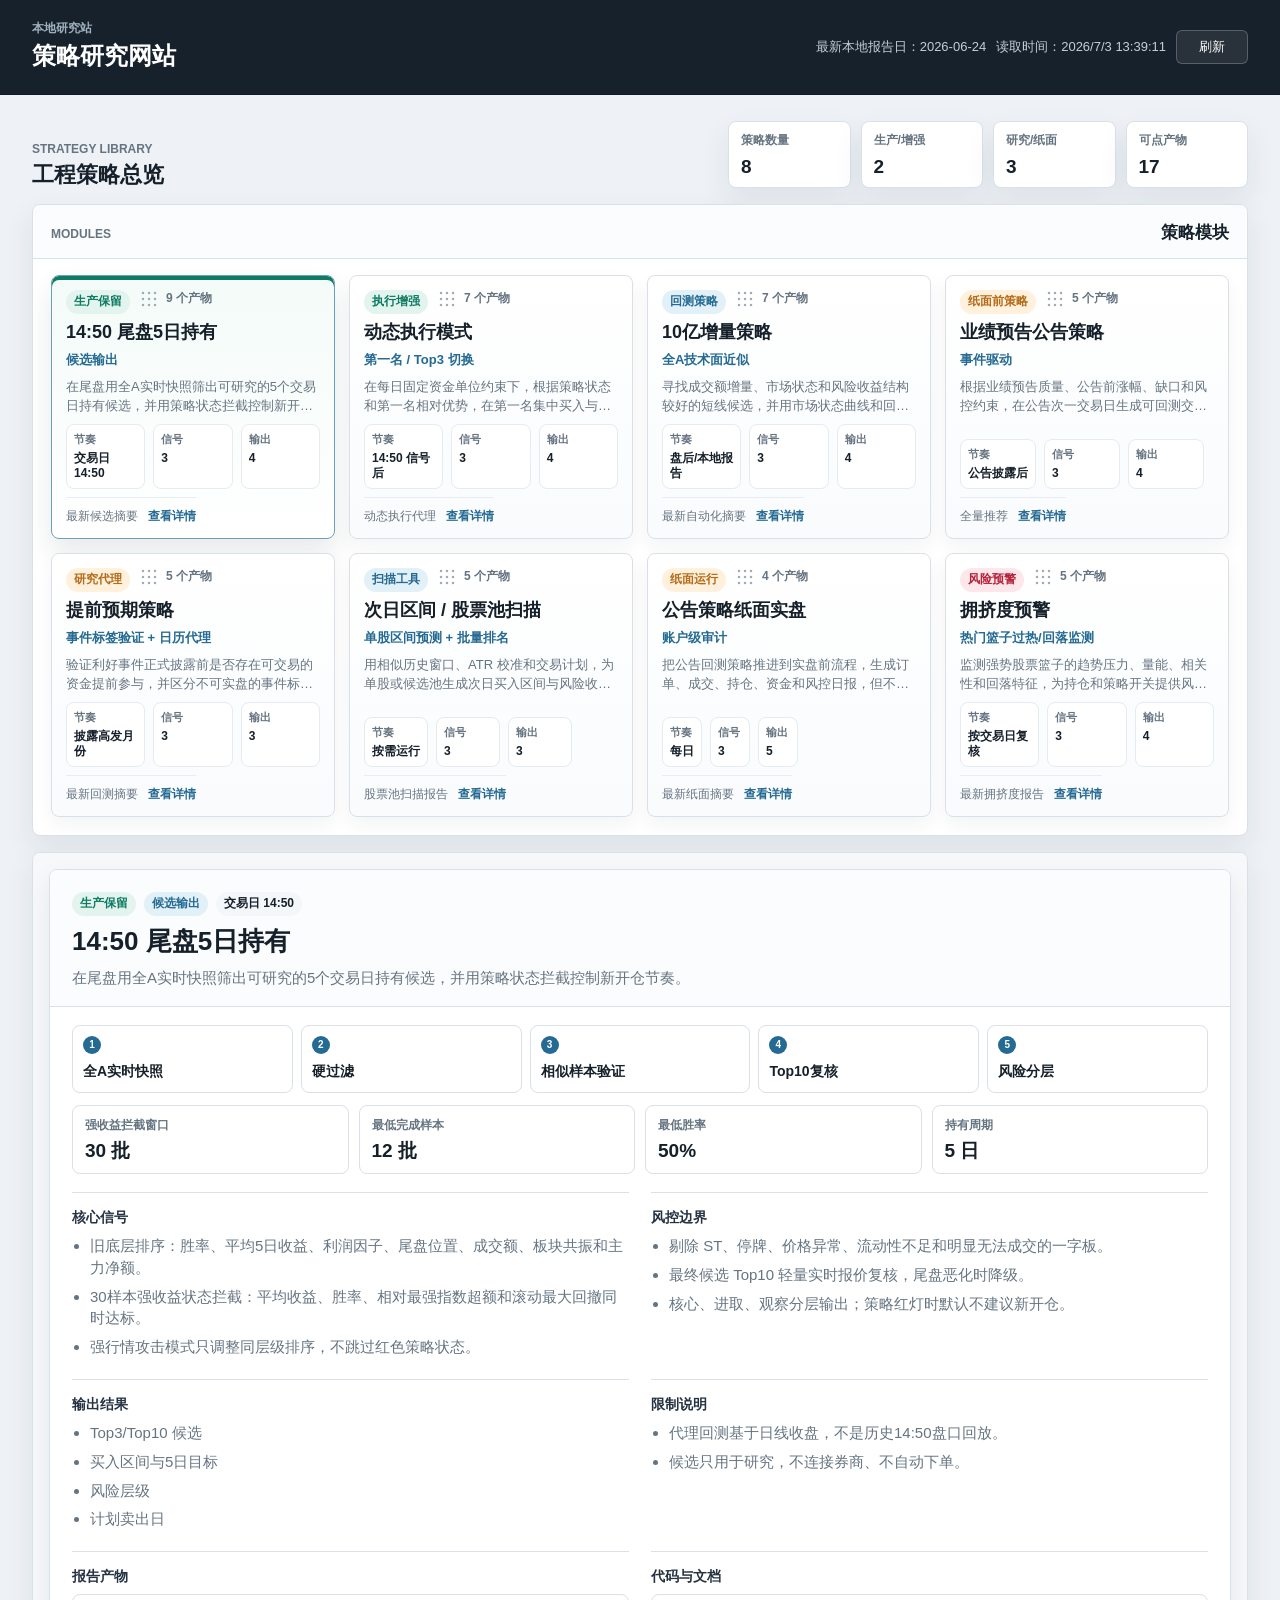
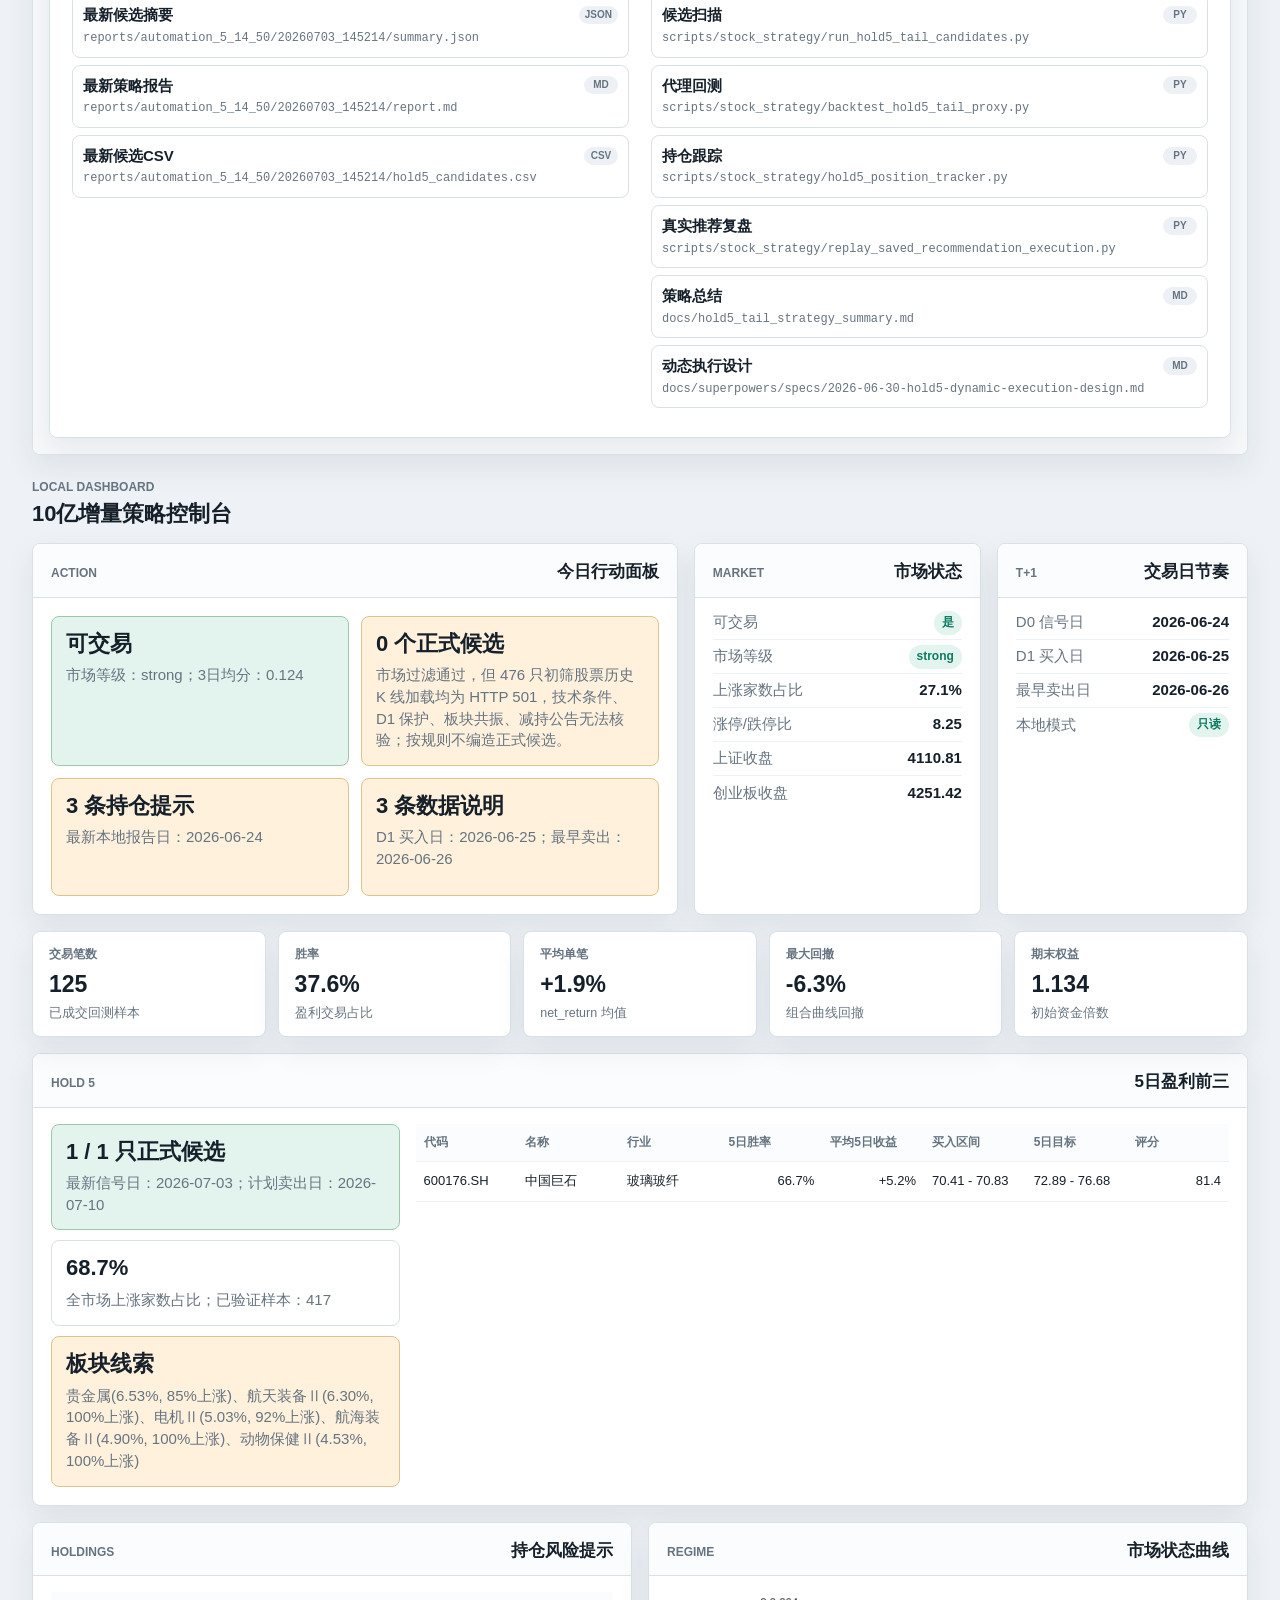
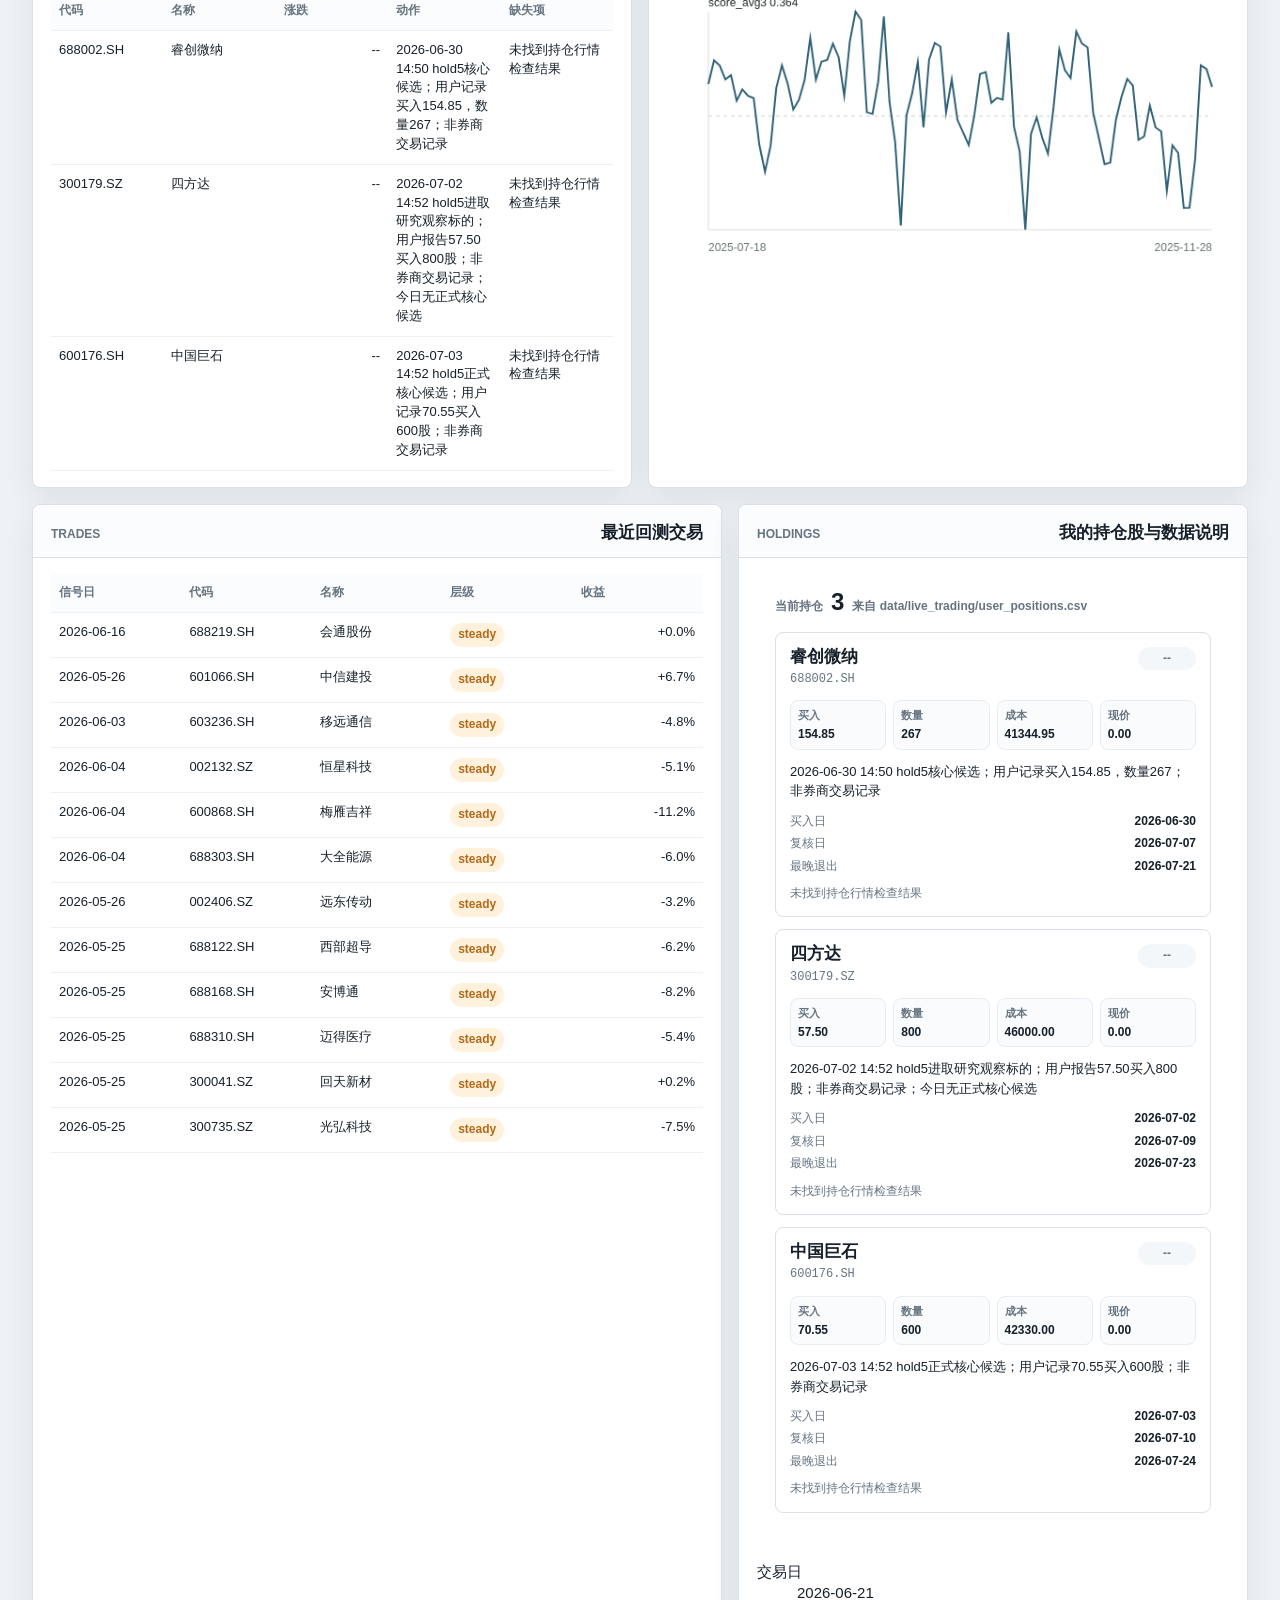
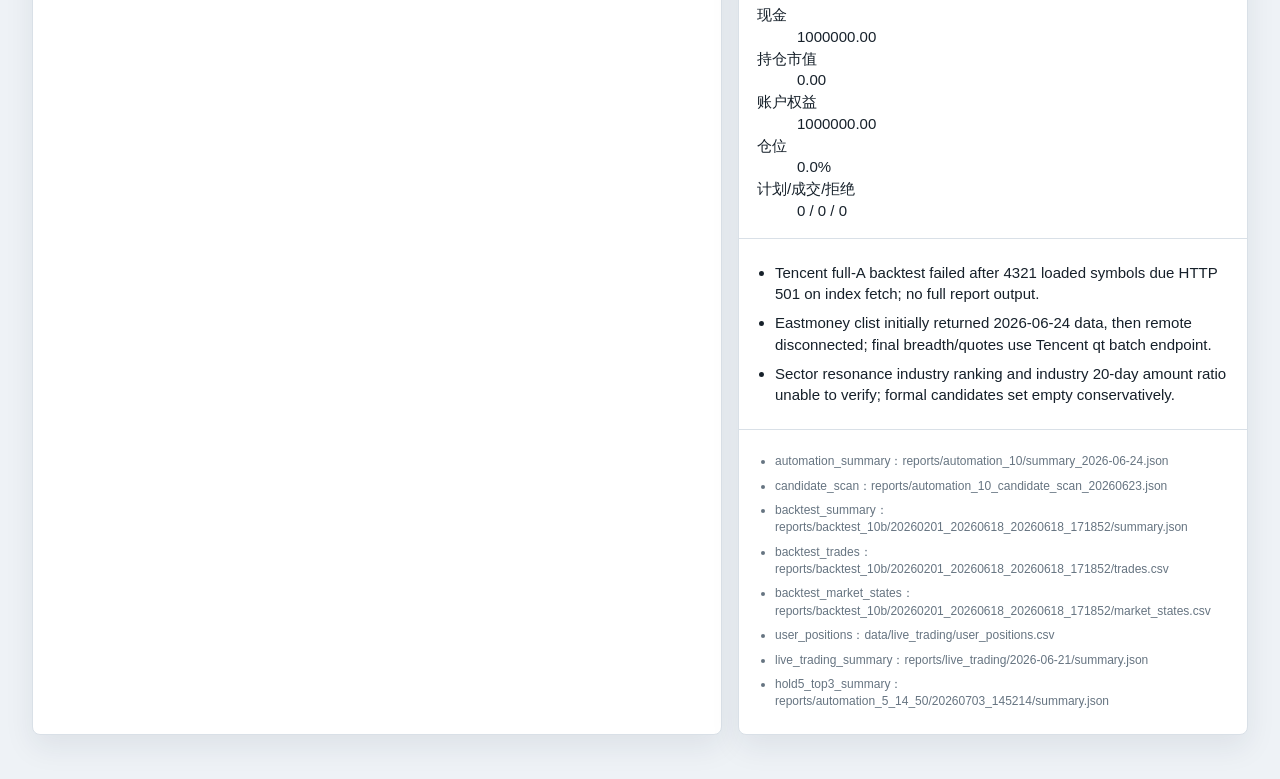
==== commit 4dff197d: "发布：调整策略详情大模块 发布总览拖动模块网格与详情大模块布局。" ====
--- a/index.html
+++ b/index.html
@@ -4,7 +4,7 @@
     <meta charset="utf-8" />
     <meta name="viewport" content="width=device-width, initial-scale=1" />
     <title>策略研究网站</title>
-    <link rel="stylesheet" href="styles.css?v=20260703-strategy-modules" />
+    <link rel="stylesheet" href="styles.css?v=20260703-detail-module" />
   </head>
   <body>
     <div class="app-shell" data-api="dashboard.json" data-file-base="files">
@@ -130,8 +130,8 @@
       </main>
     </div>
 
-    <script src="holdings_panel.js?v=20260703-strategy-modules"></script>
-    <script src="strategy_order.js?v=20260703-strategy-modules"></script>
-    <script src="app.js?v=20260703-strategy-modules"></script>
+    <script src="holdings_panel.js?v=20260703-detail-module"></script>
+    <script src="strategy_order.js?v=20260703-detail-module"></script>
+    <script src="app.js?v=20260703-detail-module"></script>
   </body>
 </html>
--- a/styles.css
+++ b/styles.css
@@ -172,25 +172,21 @@
 
 .strategy-list {
   display: grid;
-  grid-template-columns: minmax(0, 1fr);
-  gap: 16px;
-  padding: 18px;
+  grid-template-columns: repeat(auto-fit, minmax(280px, 1fr));
+  gap: 14px;
+  padding: 16px 18px 18px;
 }
 
 .strategy-card {
-  display: grid;
-  grid-template-areas:
-    "head meta"
-    "body meta"
-    "footer footer";
-  grid-template-columns: minmax(0, 1.35fr) minmax(280px, 0.65fr);
-  gap: 14px 18px;
+  display: flex;
+  flex-direction: column;
+  gap: 8px;
   width: 100%;
-  min-height: 0;
-  padding: 18px 20px;
+  min-height: 220px;
+  padding: 14px;
   border: 1px solid var(--border);
   border-radius: 8px;
-  background: linear-gradient(180deg, #ffffff 0%, #f8fbfb 100%);
+  background: linear-gradient(180deg, #ffffff 0%, #f9fbfd 100%);
   color: var(--text);
   text-align: left;
   cursor: pointer;
@@ -216,7 +212,7 @@
 .strategy-card.active {
   border-color: #6aa1b8;
   background: linear-gradient(180deg, #f3fbf8 0%, #ffffff 100%);
-  box-shadow: inset 5px 0 0 var(--green), 0 14px 28px rgba(28, 43, 58, 0.1);
+  box-shadow: inset 0 4px 0 var(--green), 0 14px 28px rgba(28, 43, 58, 0.1);
 }
 
 .strategy-card.dragging {
@@ -231,25 +227,18 @@
 }
 
 .strategy-card.drag-before {
-  box-shadow: inset 0 4px 0 var(--blue), 0 0 0 2px rgba(36, 106, 146, 0.18), 0 14px 28px rgba(28, 43, 58, 0.1);
+  box-shadow: inset 4px 0 0 var(--blue), 0 0 0 2px rgba(36, 106, 146, 0.18), 0 14px 28px rgba(28, 43, 58, 0.1);
 }
 
 .strategy-card.drag-after {
-  box-shadow: inset 0 -4px 0 var(--blue), 0 0 0 2px rgba(36, 106, 146, 0.18), 0 14px 28px rgba(28, 43, 58, 0.1);
+  box-shadow: inset -4px 0 0 var(--blue), 0 0 0 2px rgba(36, 106, 146, 0.18), 0 14px 28px rgba(28, 43, 58, 0.1);
 }
 
 .strategy-card-head {
-  grid-area: head;
   display: flex;
   align-items: flex-start;
   justify-content: space-between;
   gap: 10px;
-}
-
-.strategy-card-heading {
-  display: grid;
-  min-width: 0;
-  gap: 8px;
 }
 
 .strategy-card-tools {
@@ -278,18 +267,10 @@
 
 .strategy-card-title {
   display: block;
-  font-size: 22px;
-  line-height: 1.16;
+  font-size: 18px;
+  line-height: 1.18;
   letter-spacing: 0;
   overflow-wrap: anywhere;
-}
-
-.strategy-card-body {
-  display: grid;
-  grid-area: body;
-  gap: 8px;
-  min-width: 0;
-  max-width: 920px;
 }
 
 .strategy-card-mode {
@@ -303,8 +284,8 @@
 .strategy-card-objective {
   display: -webkit-box;
   color: var(--muted);
-  font-size: 14px;
-  line-height: 1.5;
+  font-size: 13px;
+  line-height: 1.45;
   overflow: hidden;
   overflow-wrap: anywhere;
   -webkit-box-orient: vertical;
@@ -313,15 +294,14 @@
 
 .strategy-card-meta {
   display: grid;
-  grid-area: meta;
-  grid-template-columns: repeat(2, minmax(0, 1fr));
+  grid-template-columns: repeat(3, minmax(0, 1fr));
   gap: 8px;
-  align-self: stretch;
+  margin-top: auto;
 }
 
 .strategy-card-meta span {
-  min-height: 64px;
-  padding: 10px;
+  min-height: 46px;
+  padding: 7px;
   border: 1px solid #e5ebf0;
   border-radius: 8px;
   background: #ffffff;
@@ -342,18 +322,17 @@
 
 .strategy-card-meta b {
   margin-top: 3px;
-  font-size: 13px;
+  font-size: 12px;
   font-weight: 750;
   line-height: 1.25;
 }
 
 .strategy-card-footer {
   display: flex;
-  grid-area: footer;
   align-items: center;
   justify-content: space-between;
   gap: 10px;
-  padding-top: 12px;
+  padding-top: 10px;
   border-top: 1px solid #e7edf2;
   color: var(--muted);
   font-size: 12px;
@@ -372,7 +351,16 @@
 }
 
 .strategy-detail {
-  padding: 0;
+  padding: 16px;
+  background: #f6f8fa;
+}
+
+.strategy-detail-module {
+  border: 1px solid var(--border);
+  border-radius: 8px;
+  background: #ffffff;
+  overflow: hidden;
+  box-shadow: 0 10px 26px rgba(28, 43, 58, 0.07);
 }
 
 .strategy-detail-header {
@@ -1017,19 +1005,6 @@
   .hold5-content,
   .lower-grid {
     grid-template-columns: 1fr;
-  }
-
-  .strategy-card {
-    grid-template-areas:
-      "head"
-      "body"
-      "meta"
-      "footer";
-    grid-template-columns: minmax(0, 1fr);
-  }
-
-  .strategy-card-meta {
-    grid-template-columns: repeat(4, minmax(0, 1fr));
   }
 
   .metric-strip,
@@ -1086,6 +1061,10 @@
     justify-content: space-between;
   }
 
+  .strategy-card-meta {
+    grid-template-columns: repeat(3, minmax(0, 1fr));
+  }
+
   .strategy-card-title {
     font-size: 20px;
   }
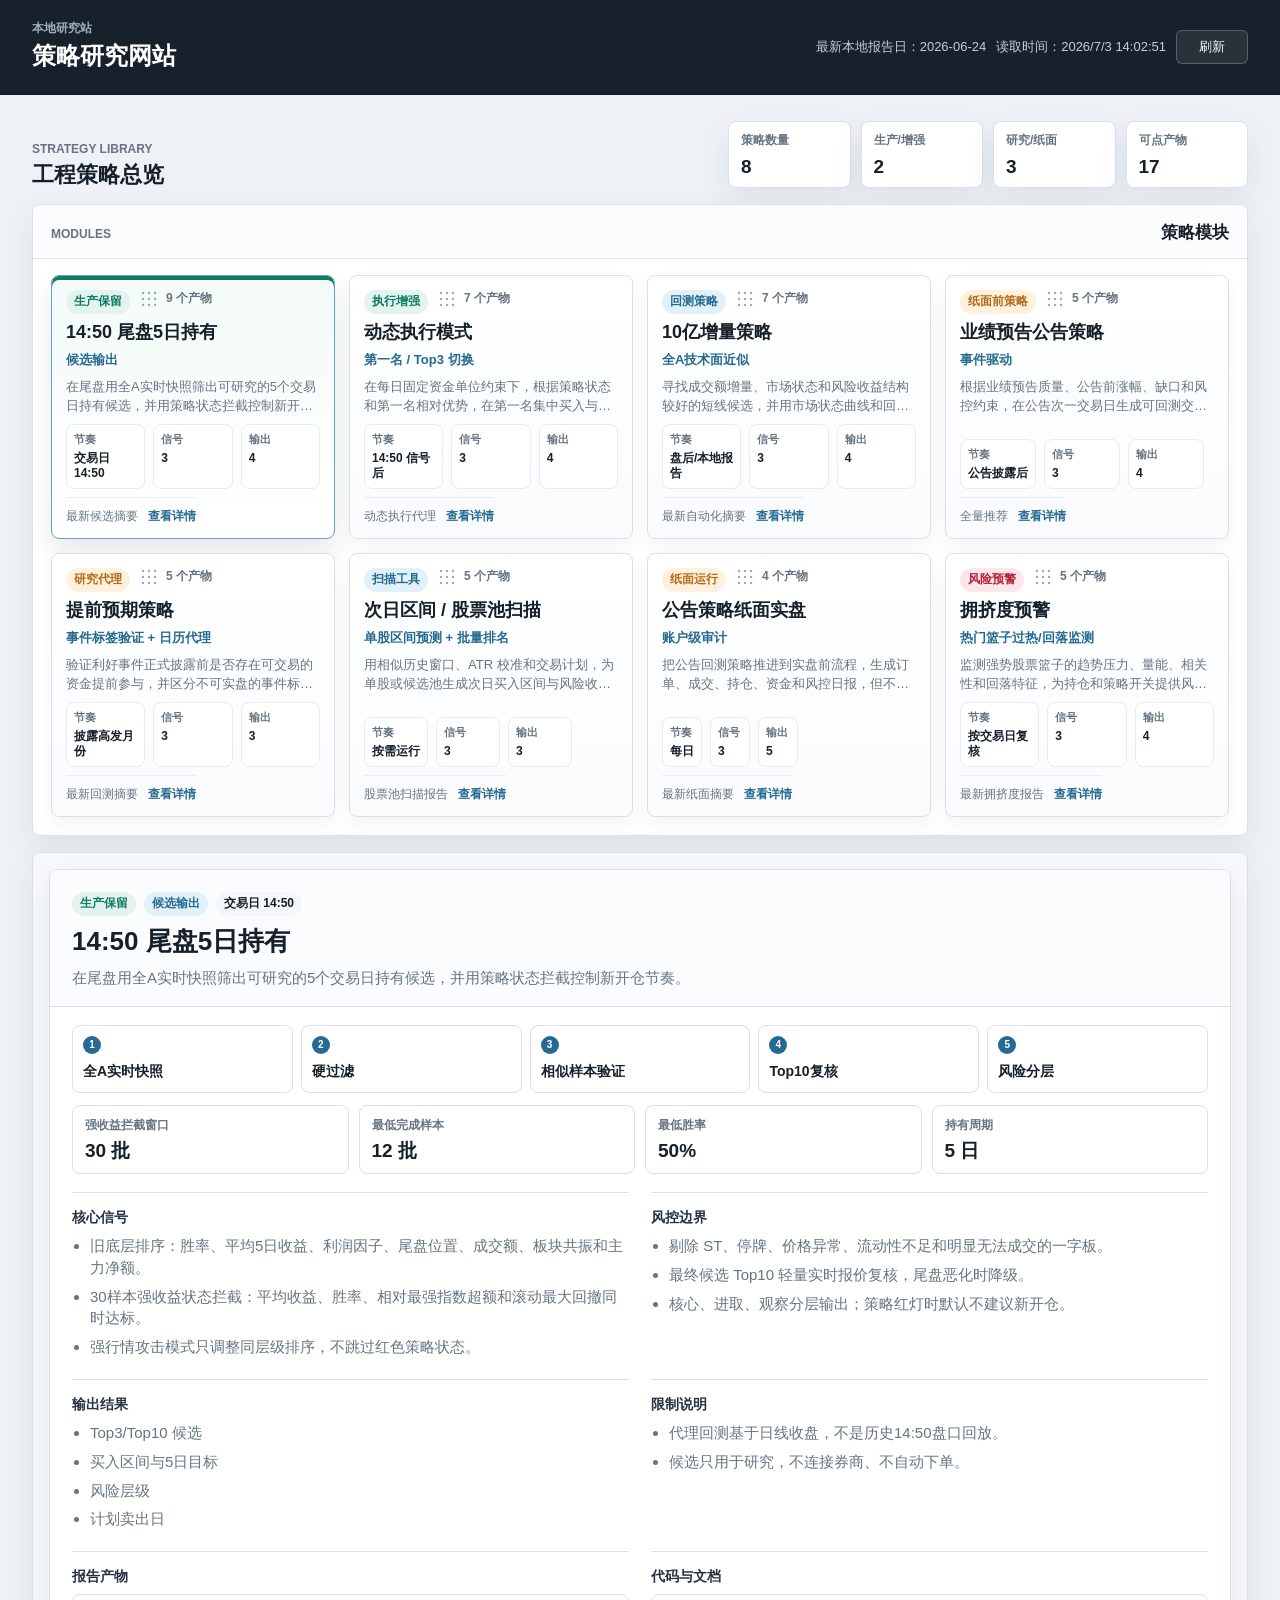
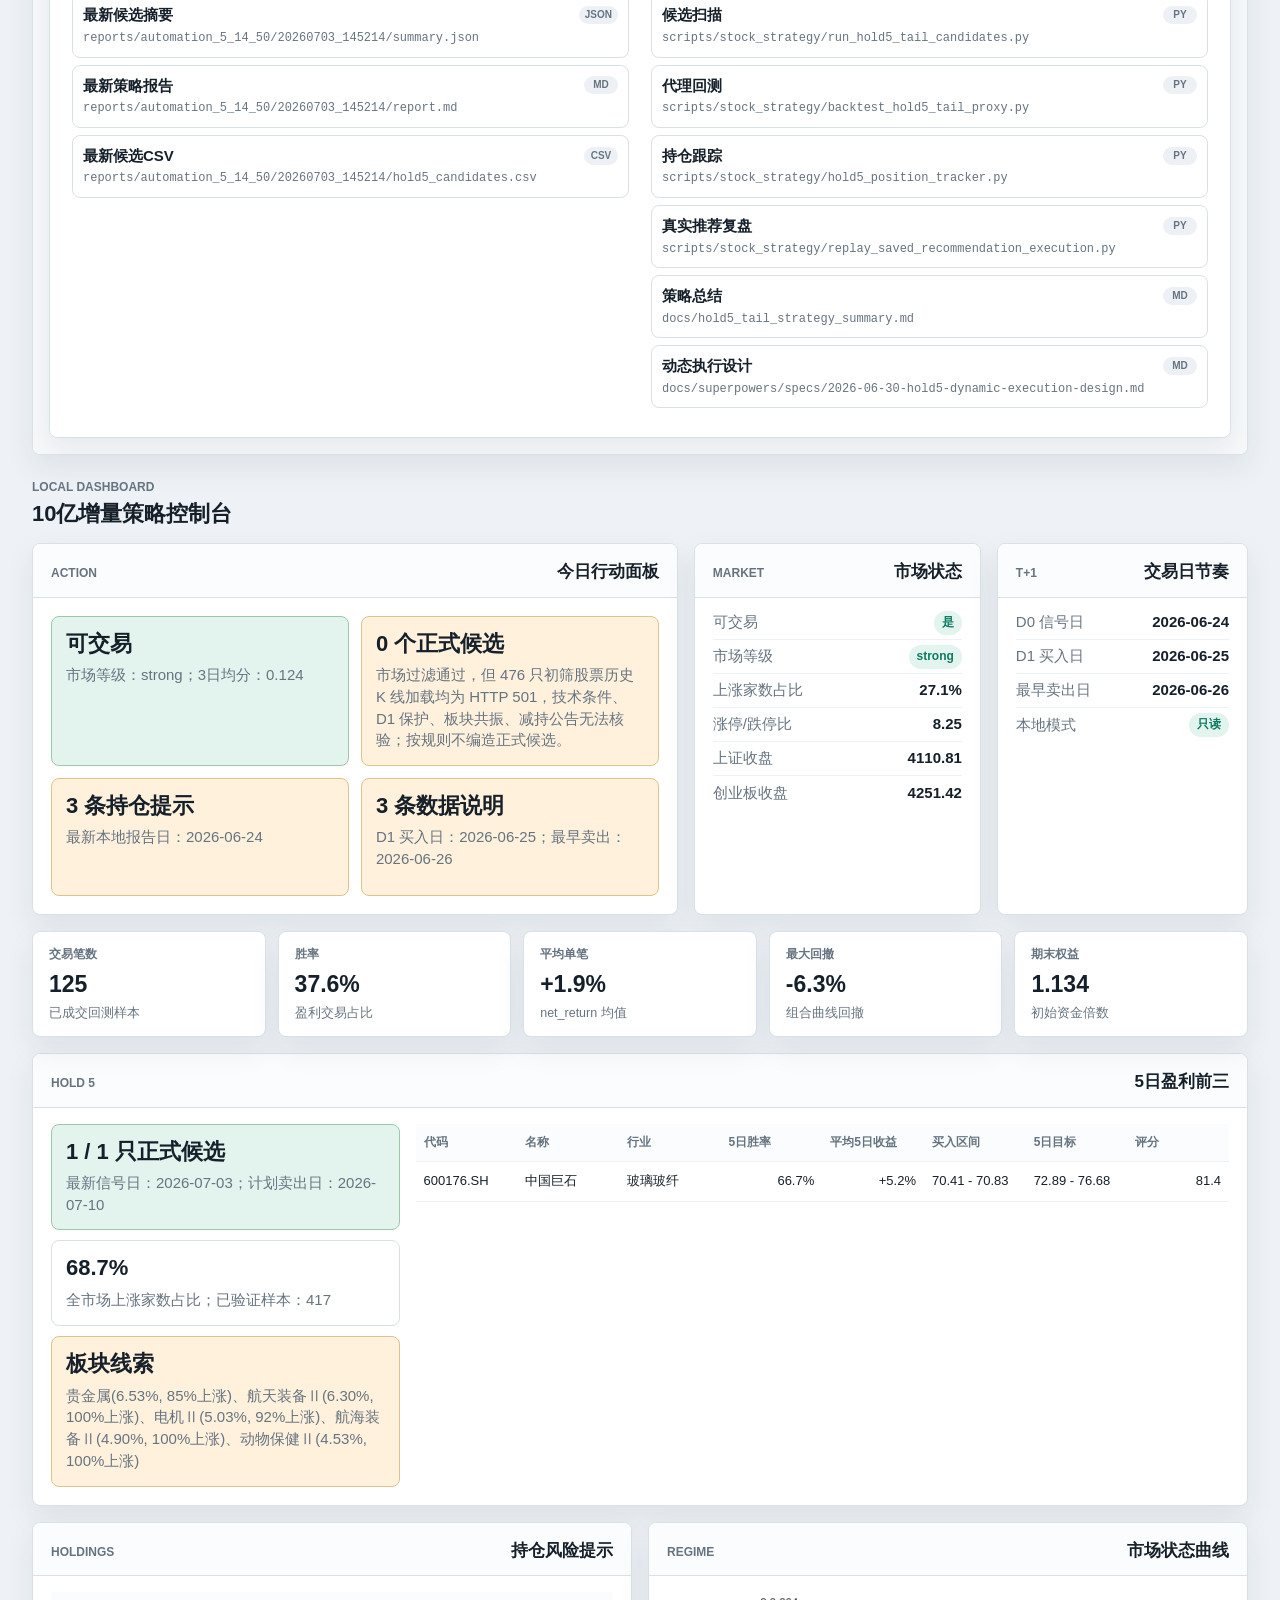
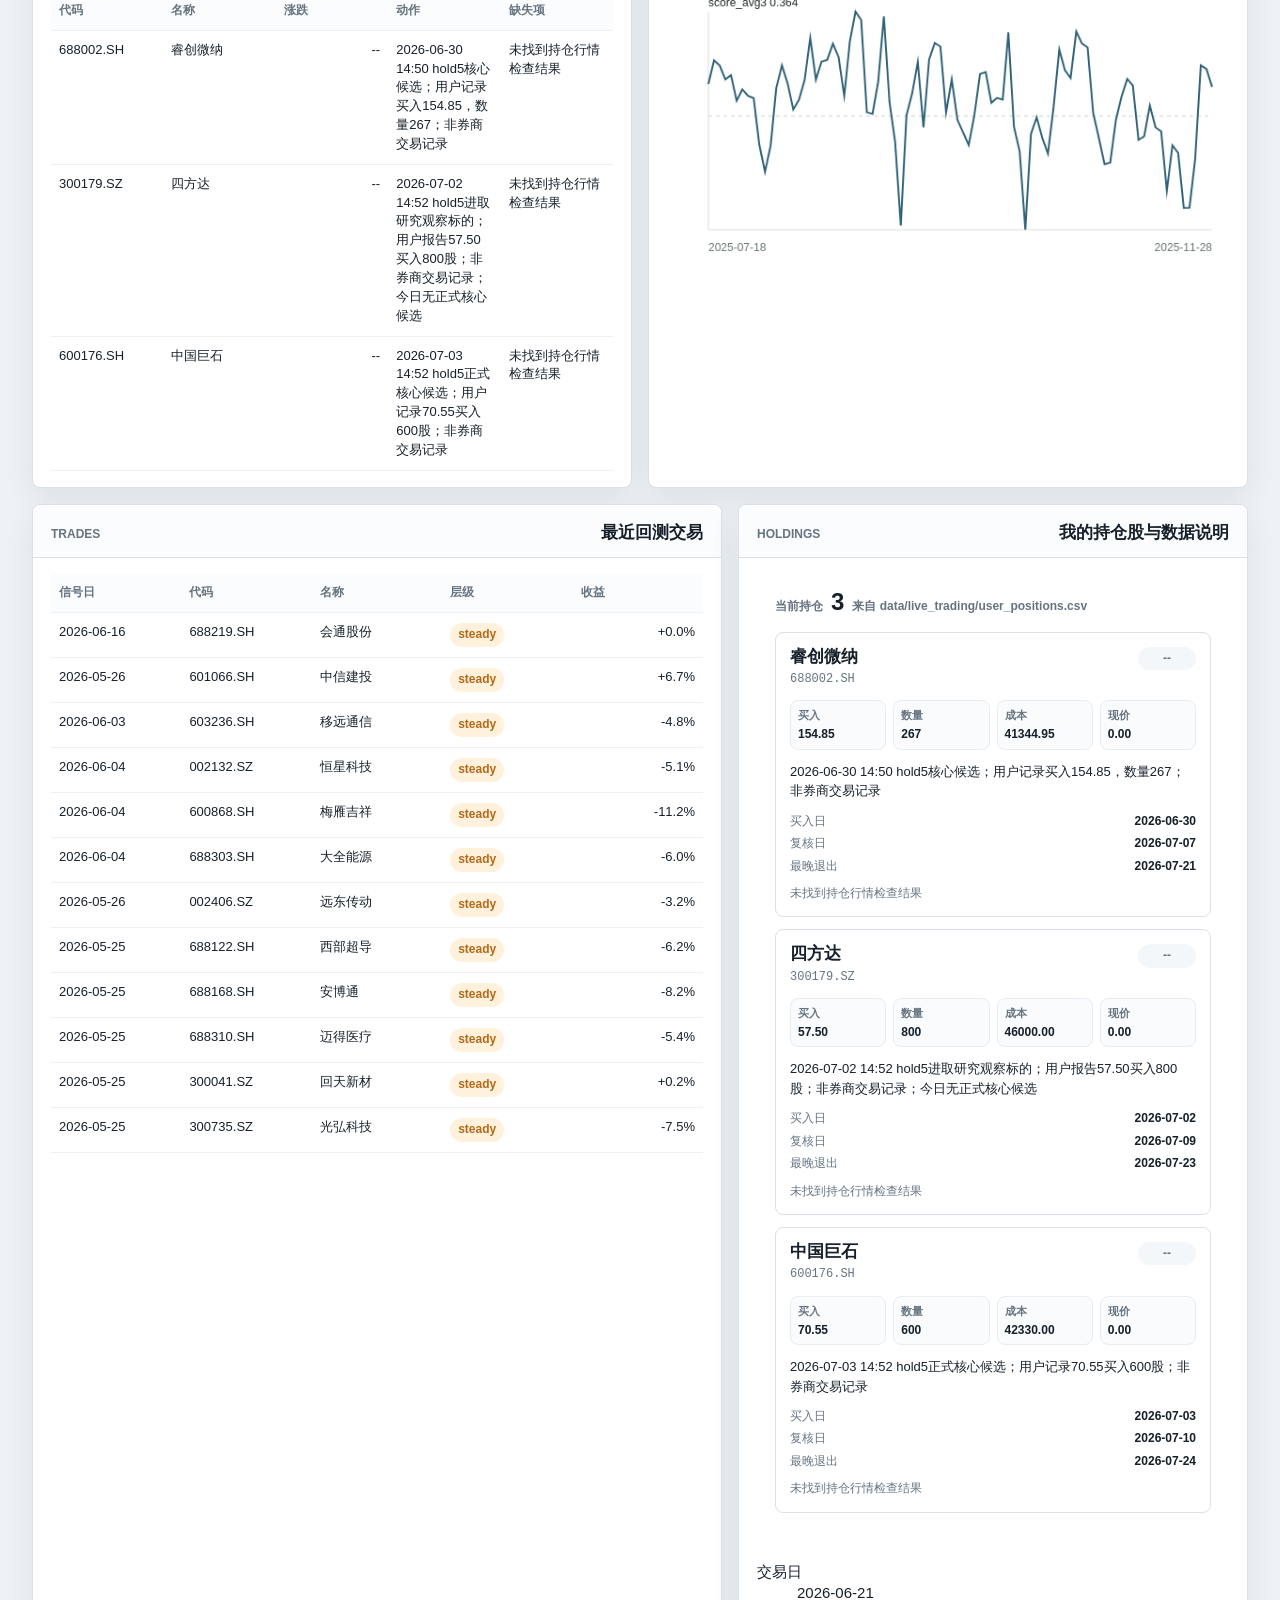
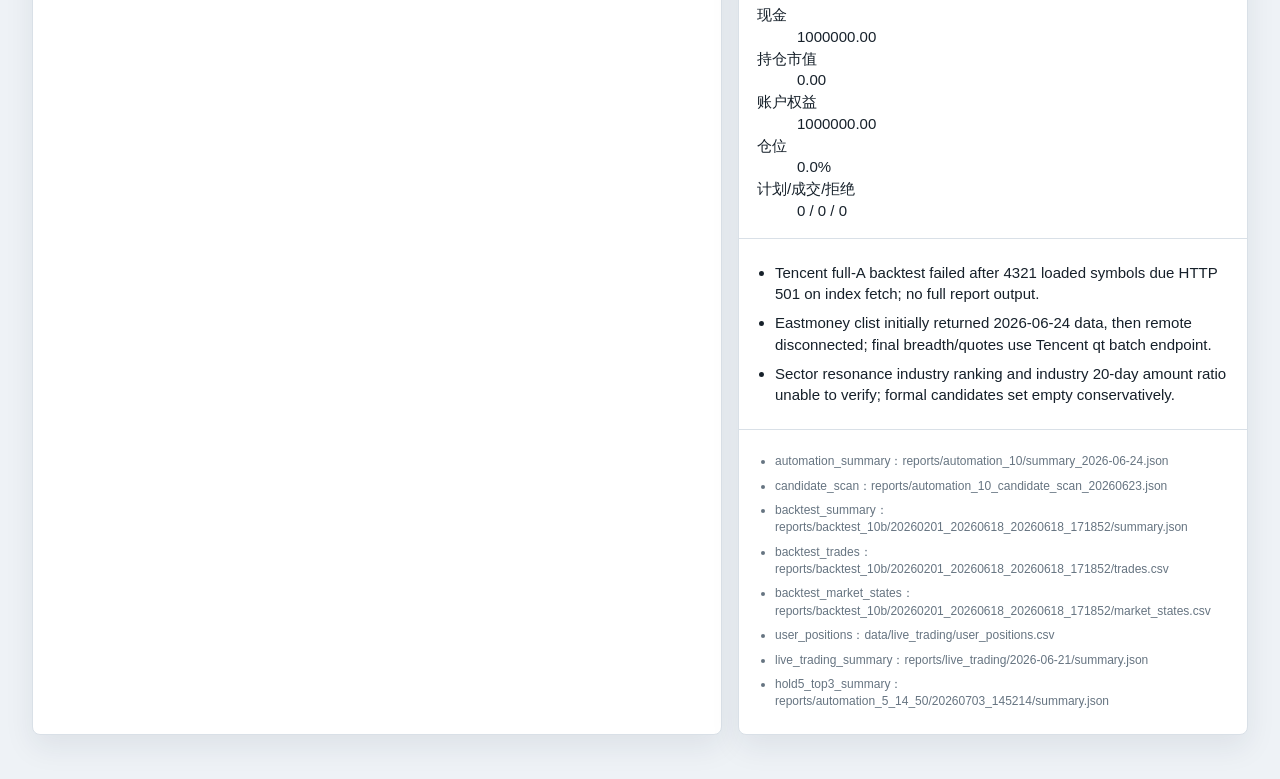
==== commit 65df699e: "发布：修复策略详情跳转 发布策略卡片点击后的详情锚点跳转和具体策略链接。" ====
--- a/index.html
+++ b/index.html
@@ -4,7 +4,7 @@
     <meta charset="utf-8" />
     <meta name="viewport" content="width=device-width, initial-scale=1" />
     <title>策略研究网站</title>
-    <link rel="stylesheet" href="styles.css?v=20260703-detail-module" />
+    <link rel="stylesheet" href="styles.css?v=20260703-detail-jump" />
   </head>
   <body>
     <div class="app-shell" data-api="dashboard.json" data-file-base="files">
@@ -38,7 +38,7 @@
             <div id="strategy-list" class="strategy-list"></div>
           </section>
 
-          <article class="panel strategy-detail-panel">
+          <article id="strategy-detail-panel" class="panel strategy-detail-panel" tabindex="-1">
             <div id="strategy-detail" class="strategy-detail"></div>
           </article>
         </section>
@@ -130,8 +130,8 @@
       </main>
     </div>
 
-    <script src="holdings_panel.js?v=20260703-detail-module"></script>
-    <script src="strategy_order.js?v=20260703-detail-module"></script>
-    <script src="app.js?v=20260703-detail-module"></script>
+    <script src="holdings_panel.js?v=20260703-detail-jump"></script>
+    <script src="strategy_order.js?v=20260703-detail-jump"></script>
+    <script src="app.js?v=20260703-detail-jump"></script>
   </body>
 </html>
--- a/styles.css
+++ b/styles.css
@@ -355,6 +355,11 @@
   background: #f6f8fa;
 }
 
+.strategy-detail-panel {
+  scroll-margin-top: 16px;
+  outline: none;
+}
+
 .strategy-detail-module {
   border: 1px solid var(--border);
   border-radius: 8px;
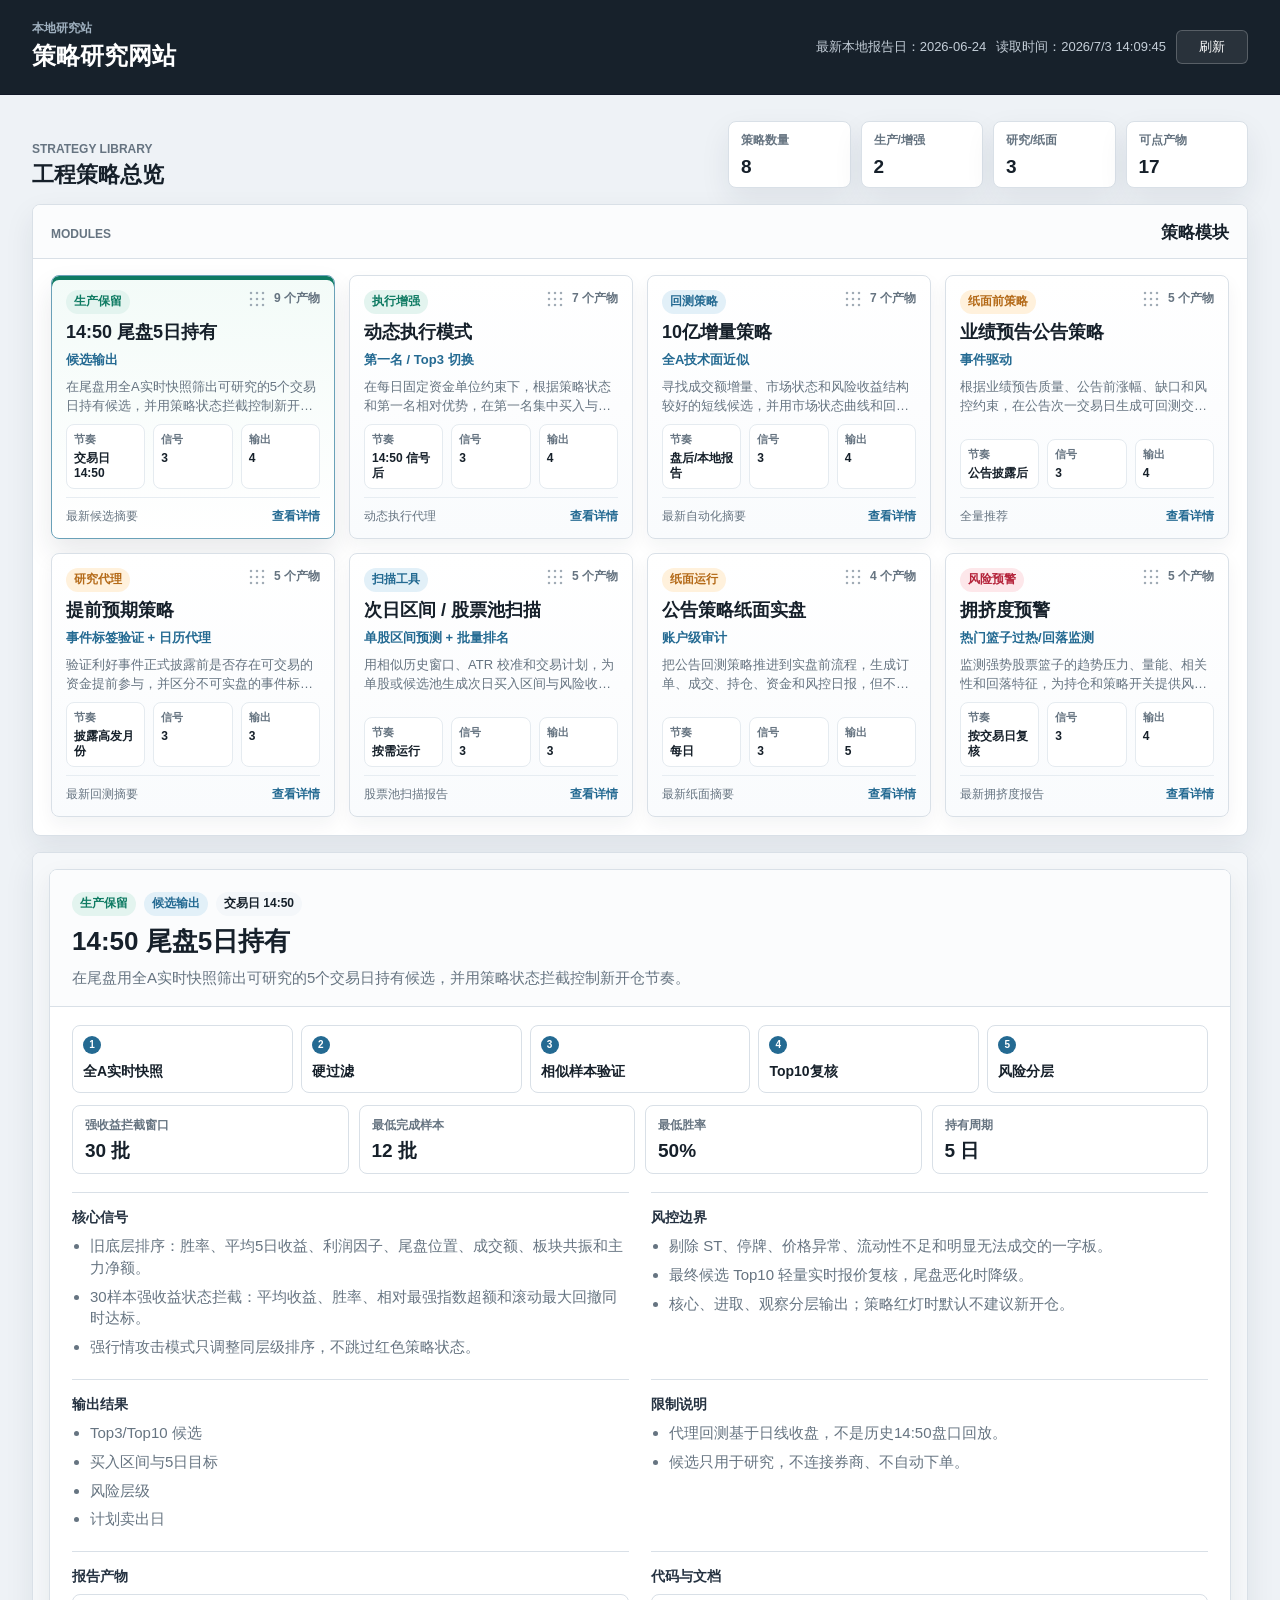
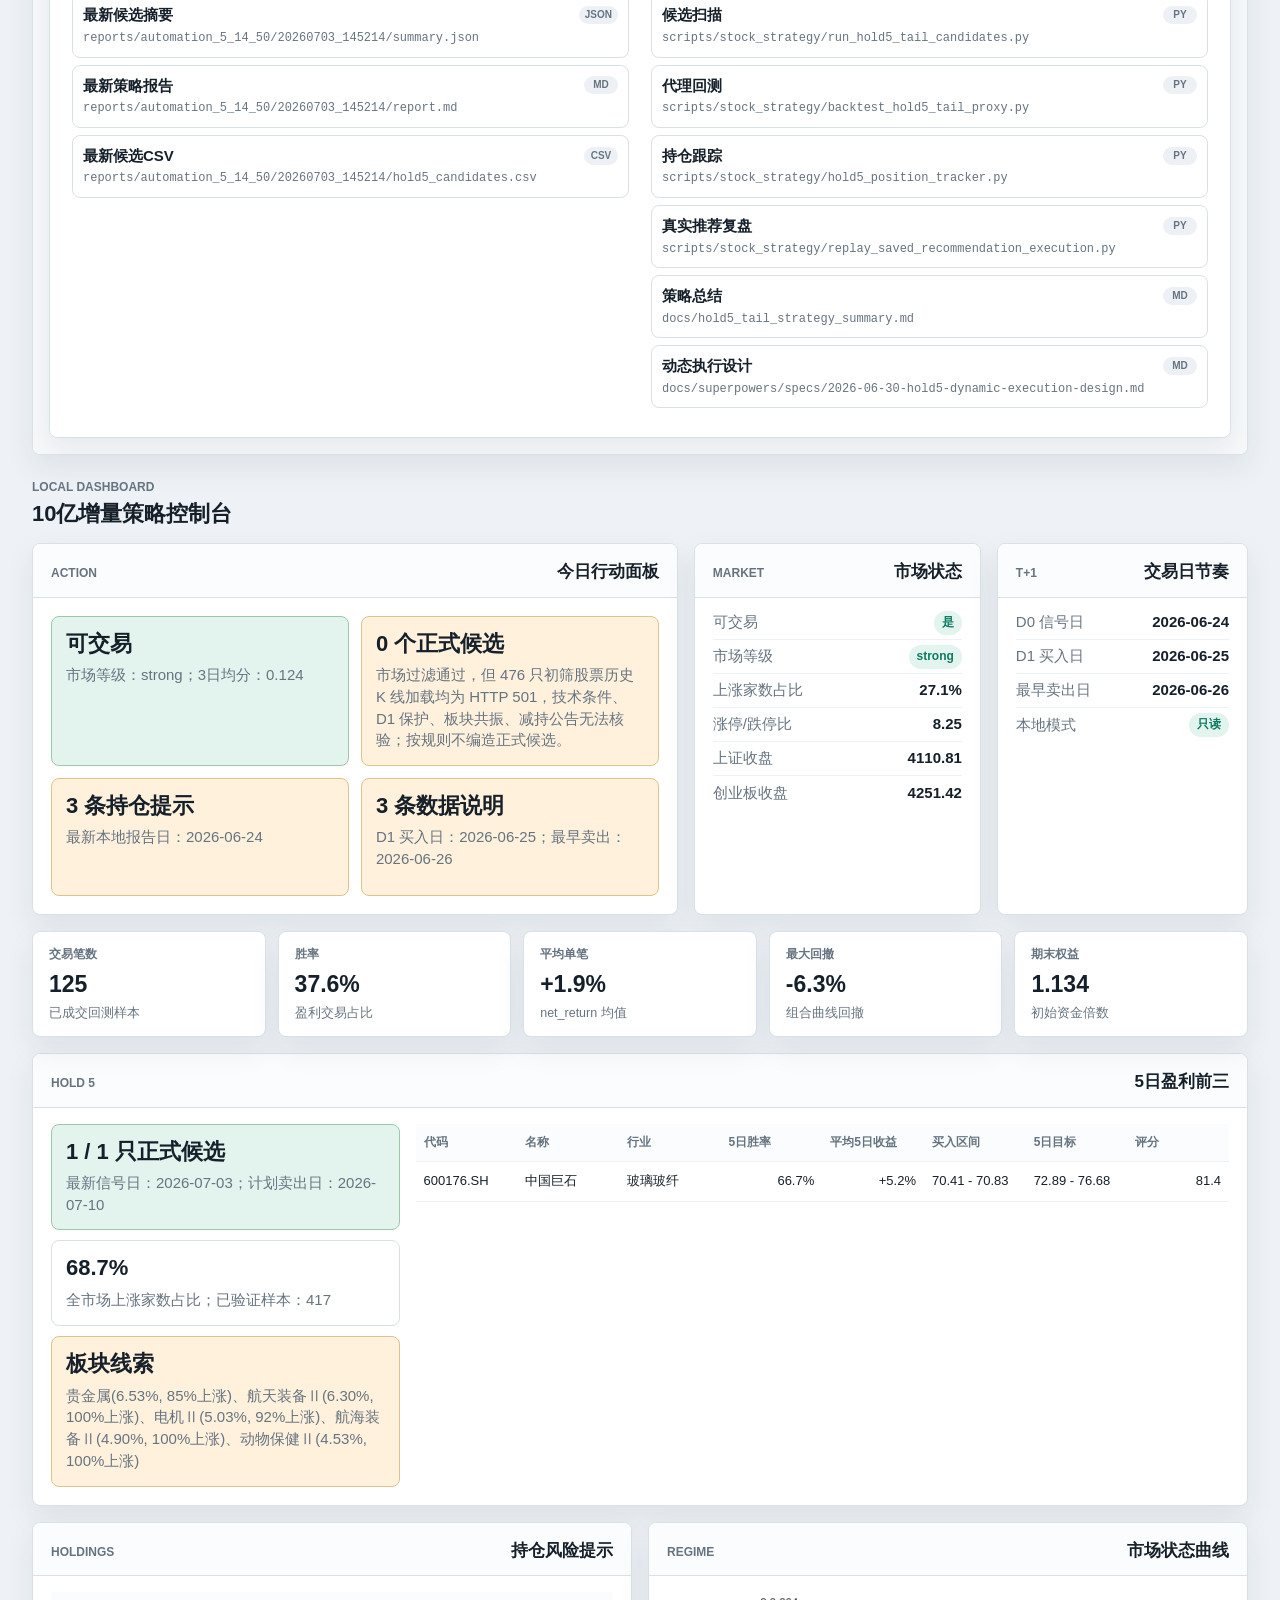
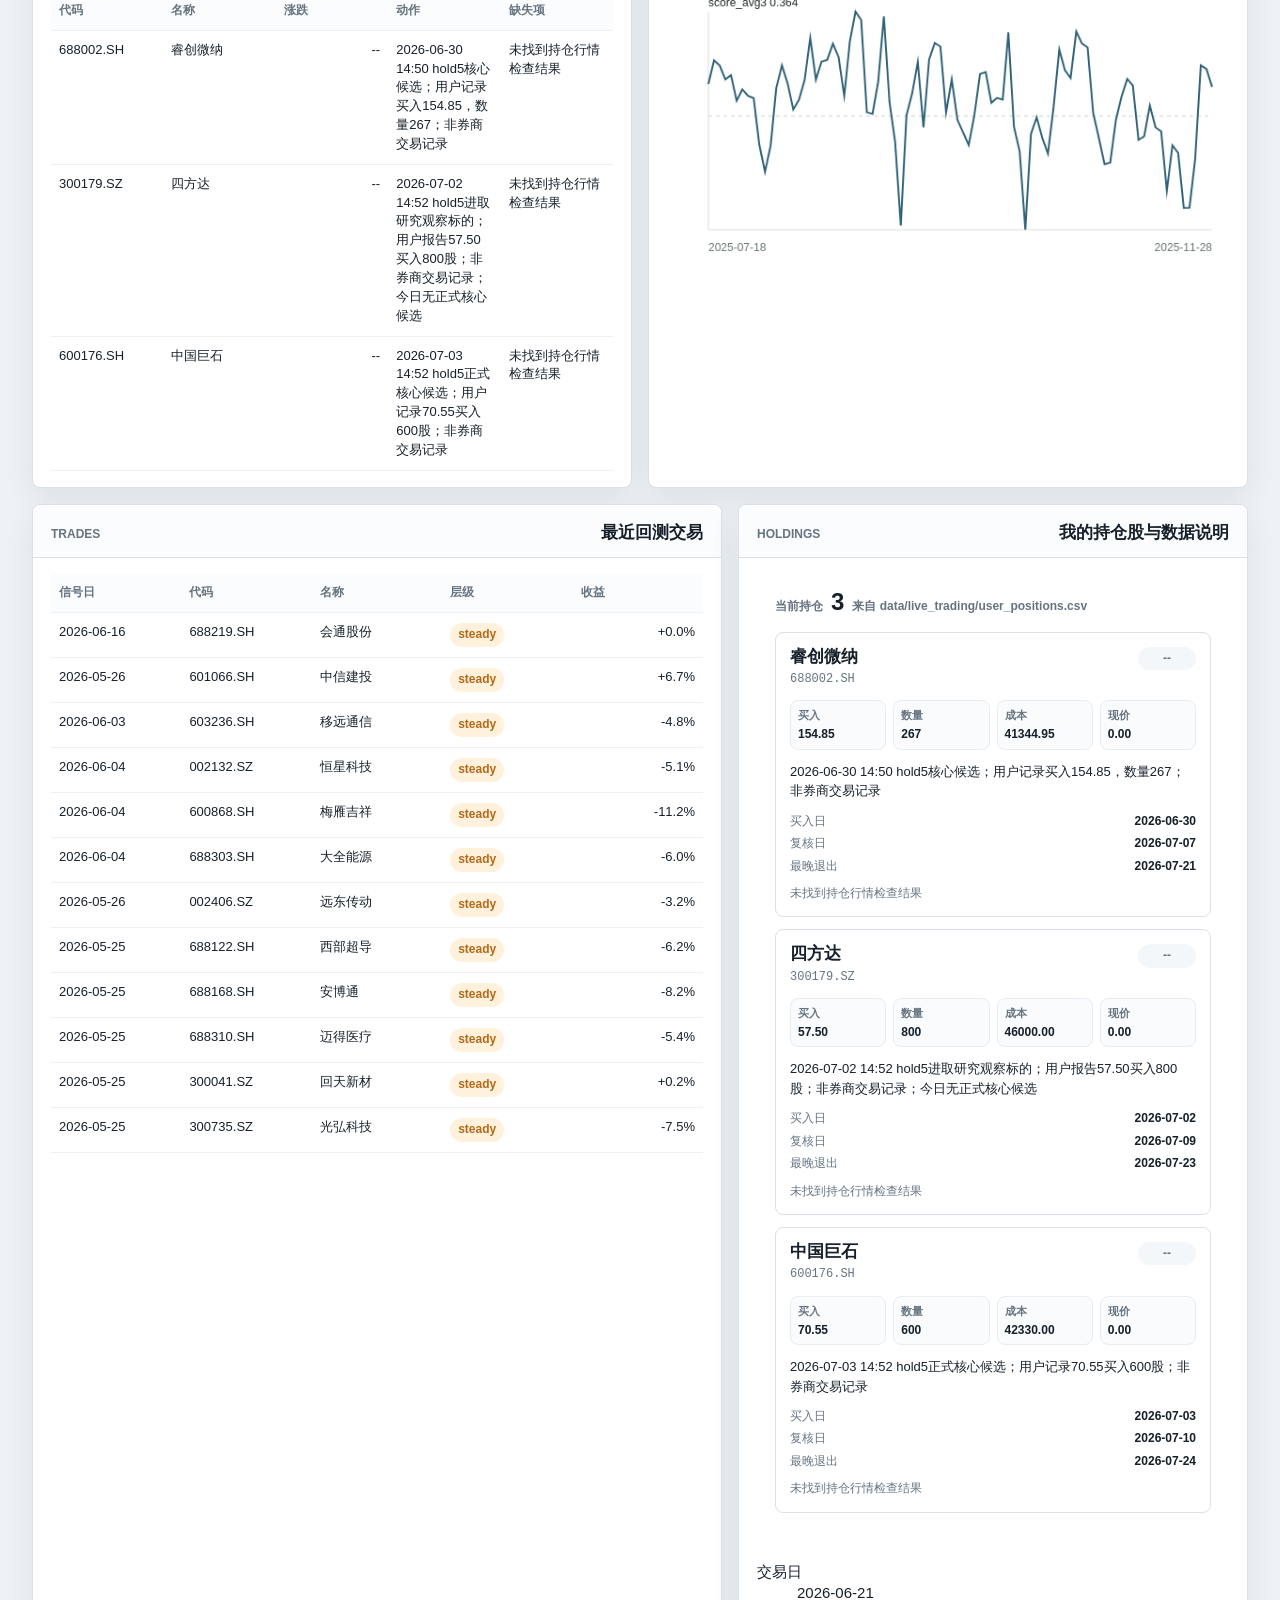
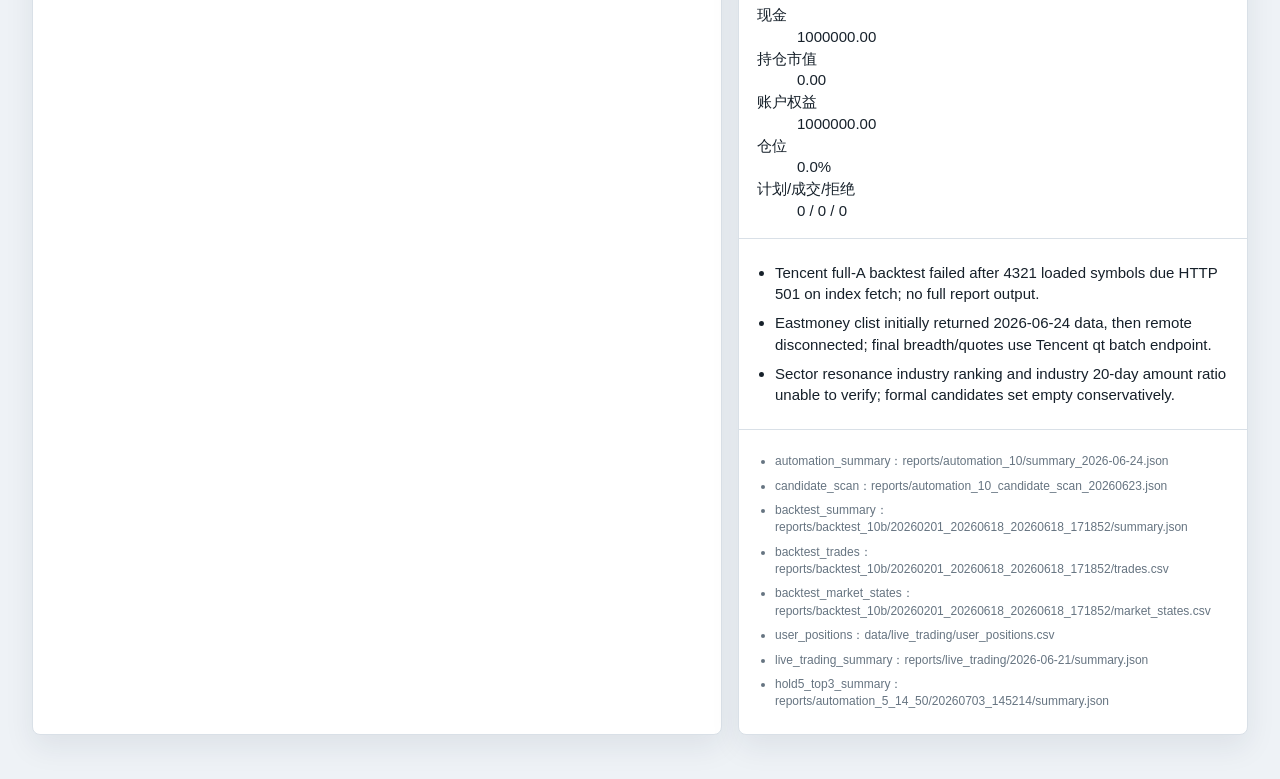
==== commit 57610364: "发布：策略总览改为真实链接 发布策略总览卡片锚点链接，确保点击可原生跳到详情模块。" ====
--- a/index.html
+++ b/index.html
@@ -4,7 +4,7 @@
     <meta charset="utf-8" />
     <meta name="viewport" content="width=device-width, initial-scale=1" />
     <title>策略研究网站</title>
-    <link rel="stylesheet" href="styles.css?v=20260703-detail-jump" />
+    <link rel="stylesheet" href="styles.css?v=20260703-real-links" />
   </head>
   <body>
     <div class="app-shell" data-api="dashboard.json" data-file-base="files">
@@ -130,8 +130,8 @@
       </main>
     </div>
 
-    <script src="holdings_panel.js?v=20260703-detail-jump"></script>
-    <script src="strategy_order.js?v=20260703-detail-jump"></script>
-    <script src="app.js?v=20260703-detail-jump"></script>
+    <script src="holdings_panel.js?v=20260703-real-links"></script>
+    <script src="strategy_order.js?v=20260703-real-links"></script>
+    <script src="app.js?v=20260703-real-links"></script>
   </body>
 </html>
--- a/styles.css
+++ b/styles.css
@@ -189,6 +189,7 @@
   background: linear-gradient(180deg, #ffffff 0%, #f9fbfd 100%);
   color: var(--text);
   text-align: left;
+  text-decoration: none;
   cursor: pointer;
   box-shadow: 0 8px 18px rgba(28, 43, 58, 0.05);
   transition: border-color 160ms ease, box-shadow 160ms ease, transform 160ms ease;
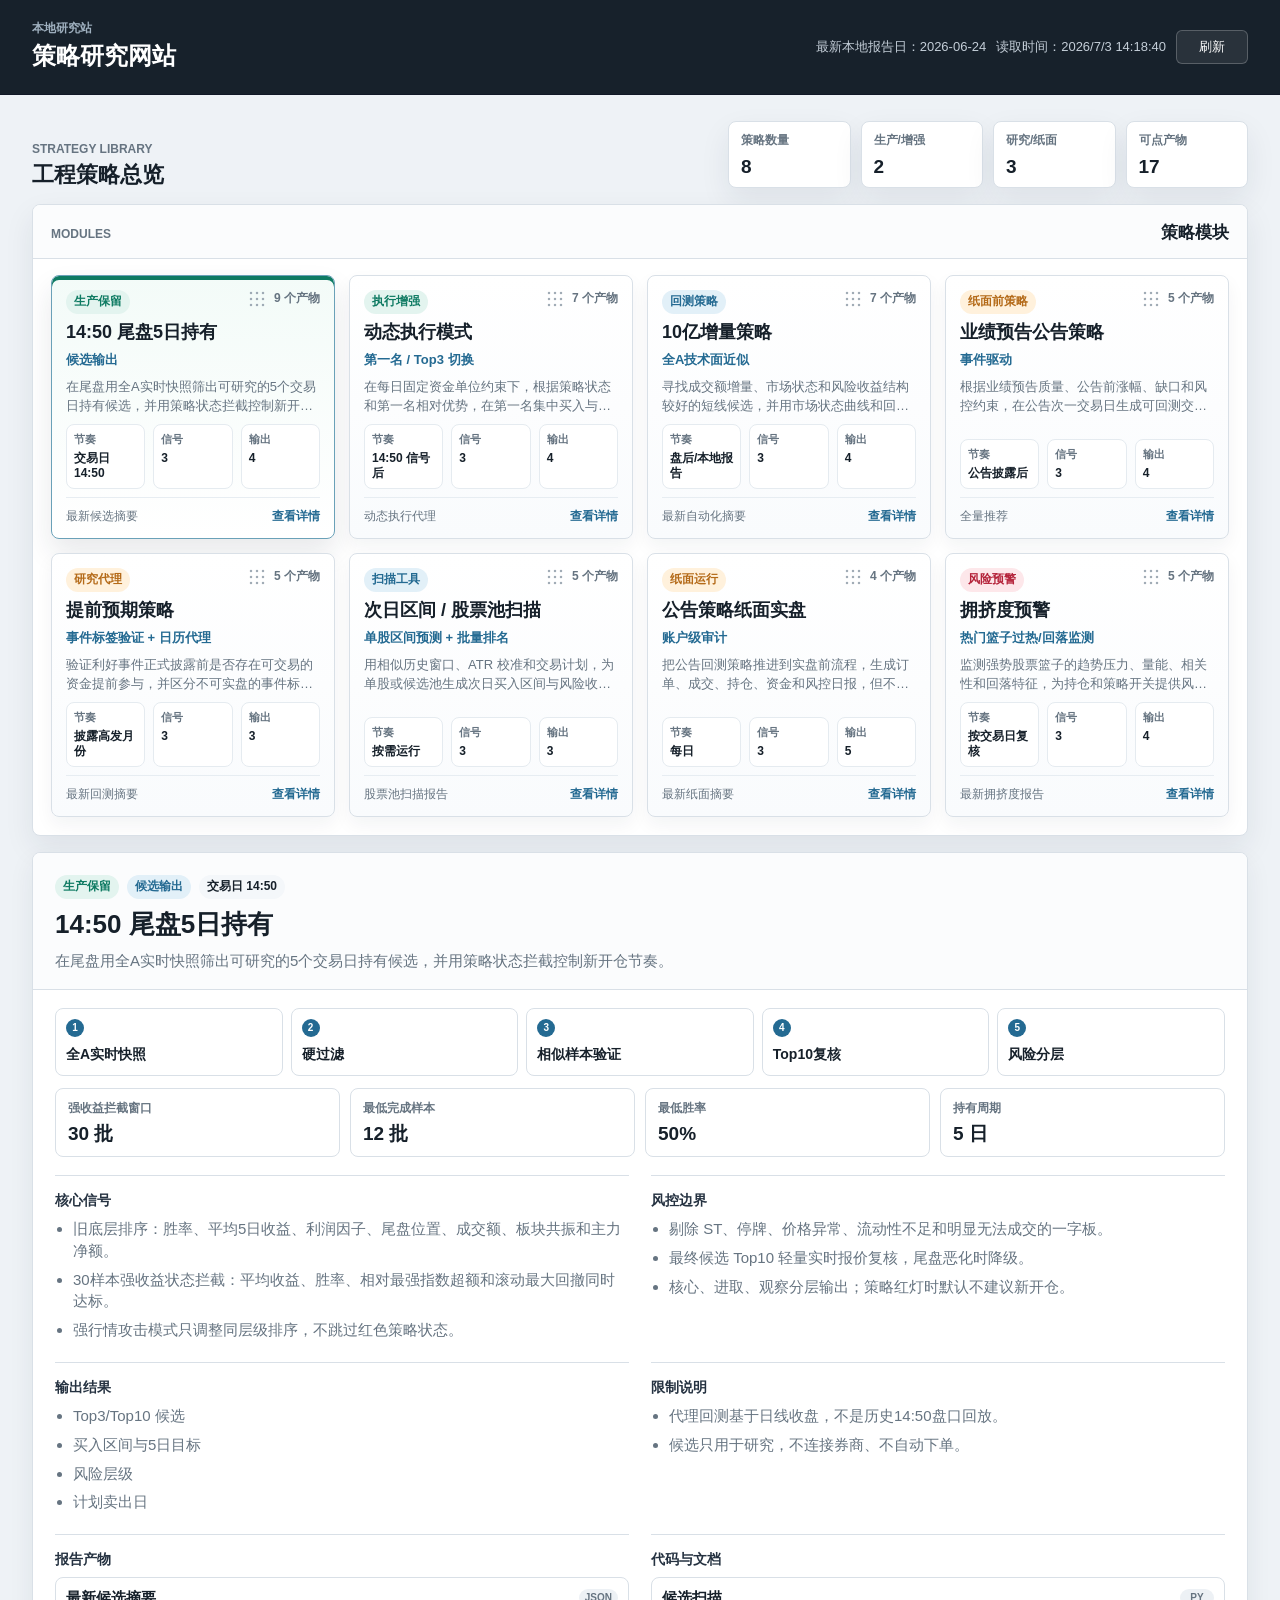
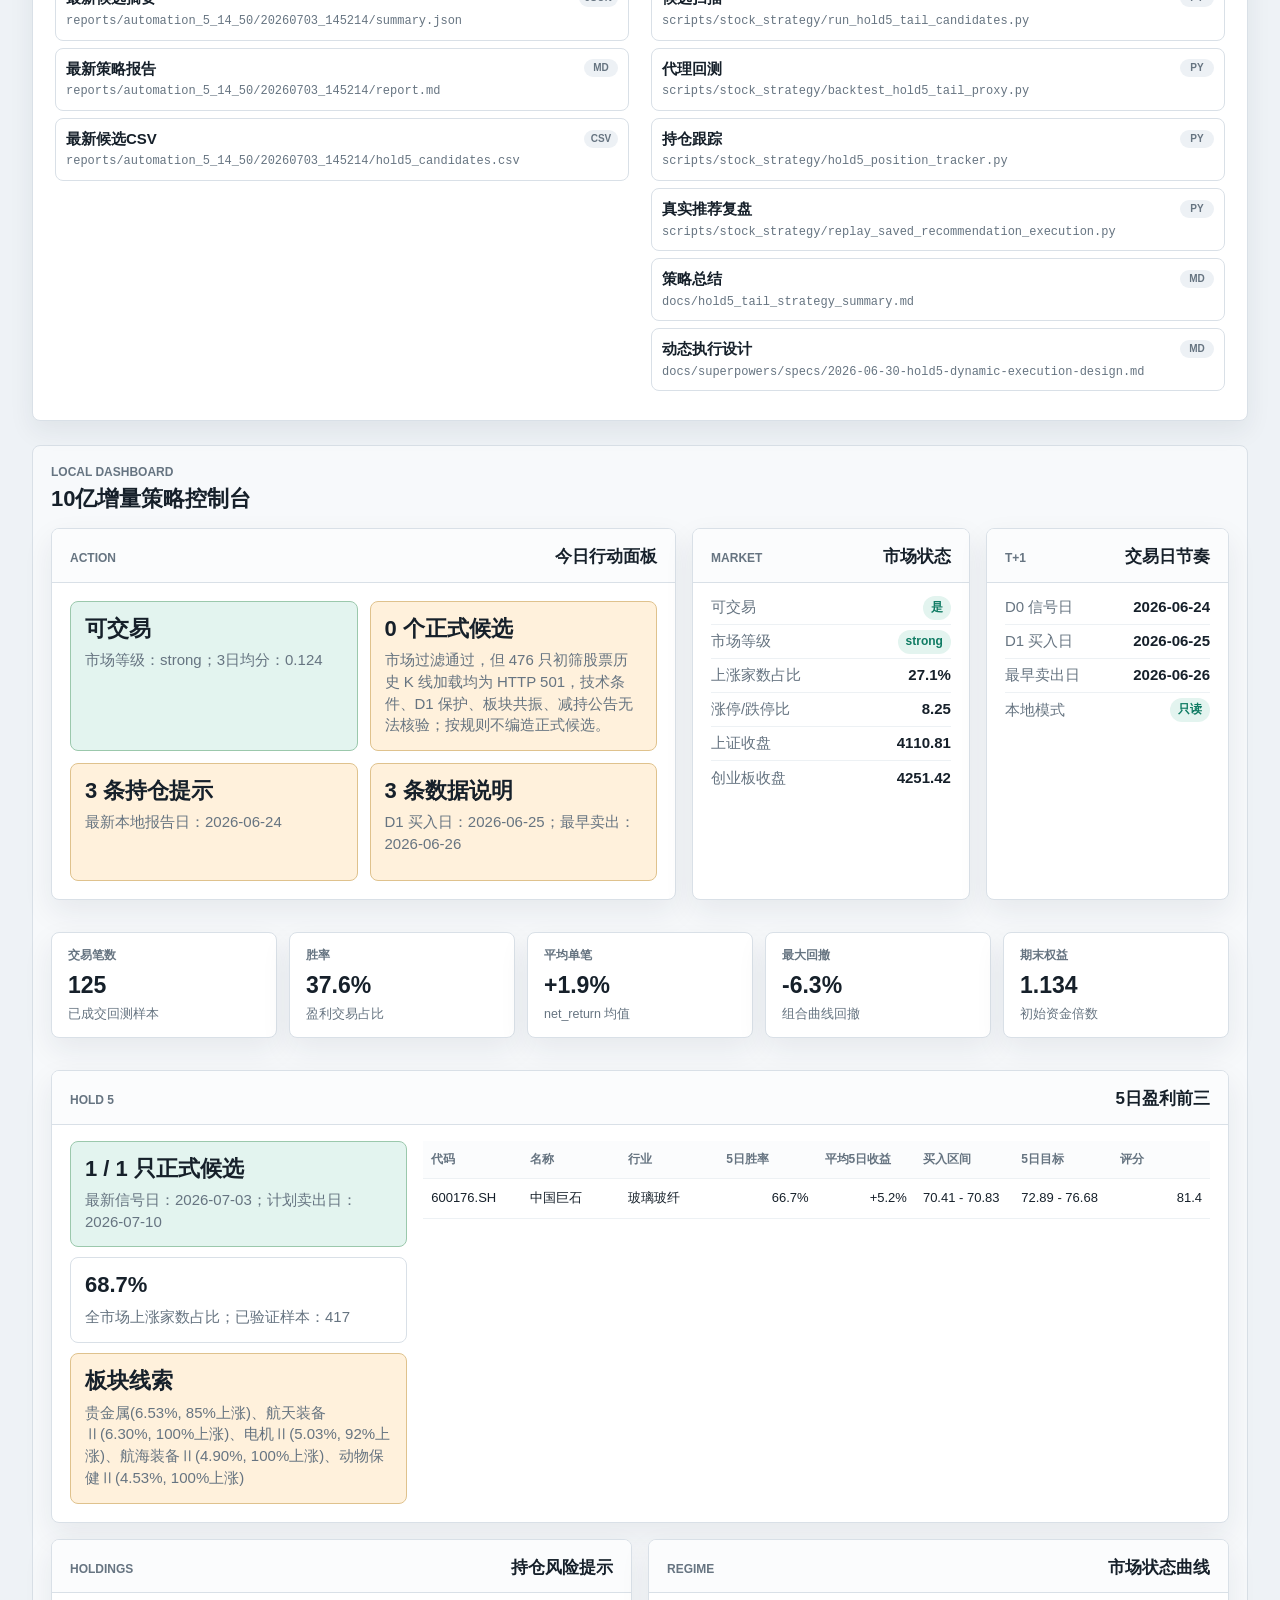
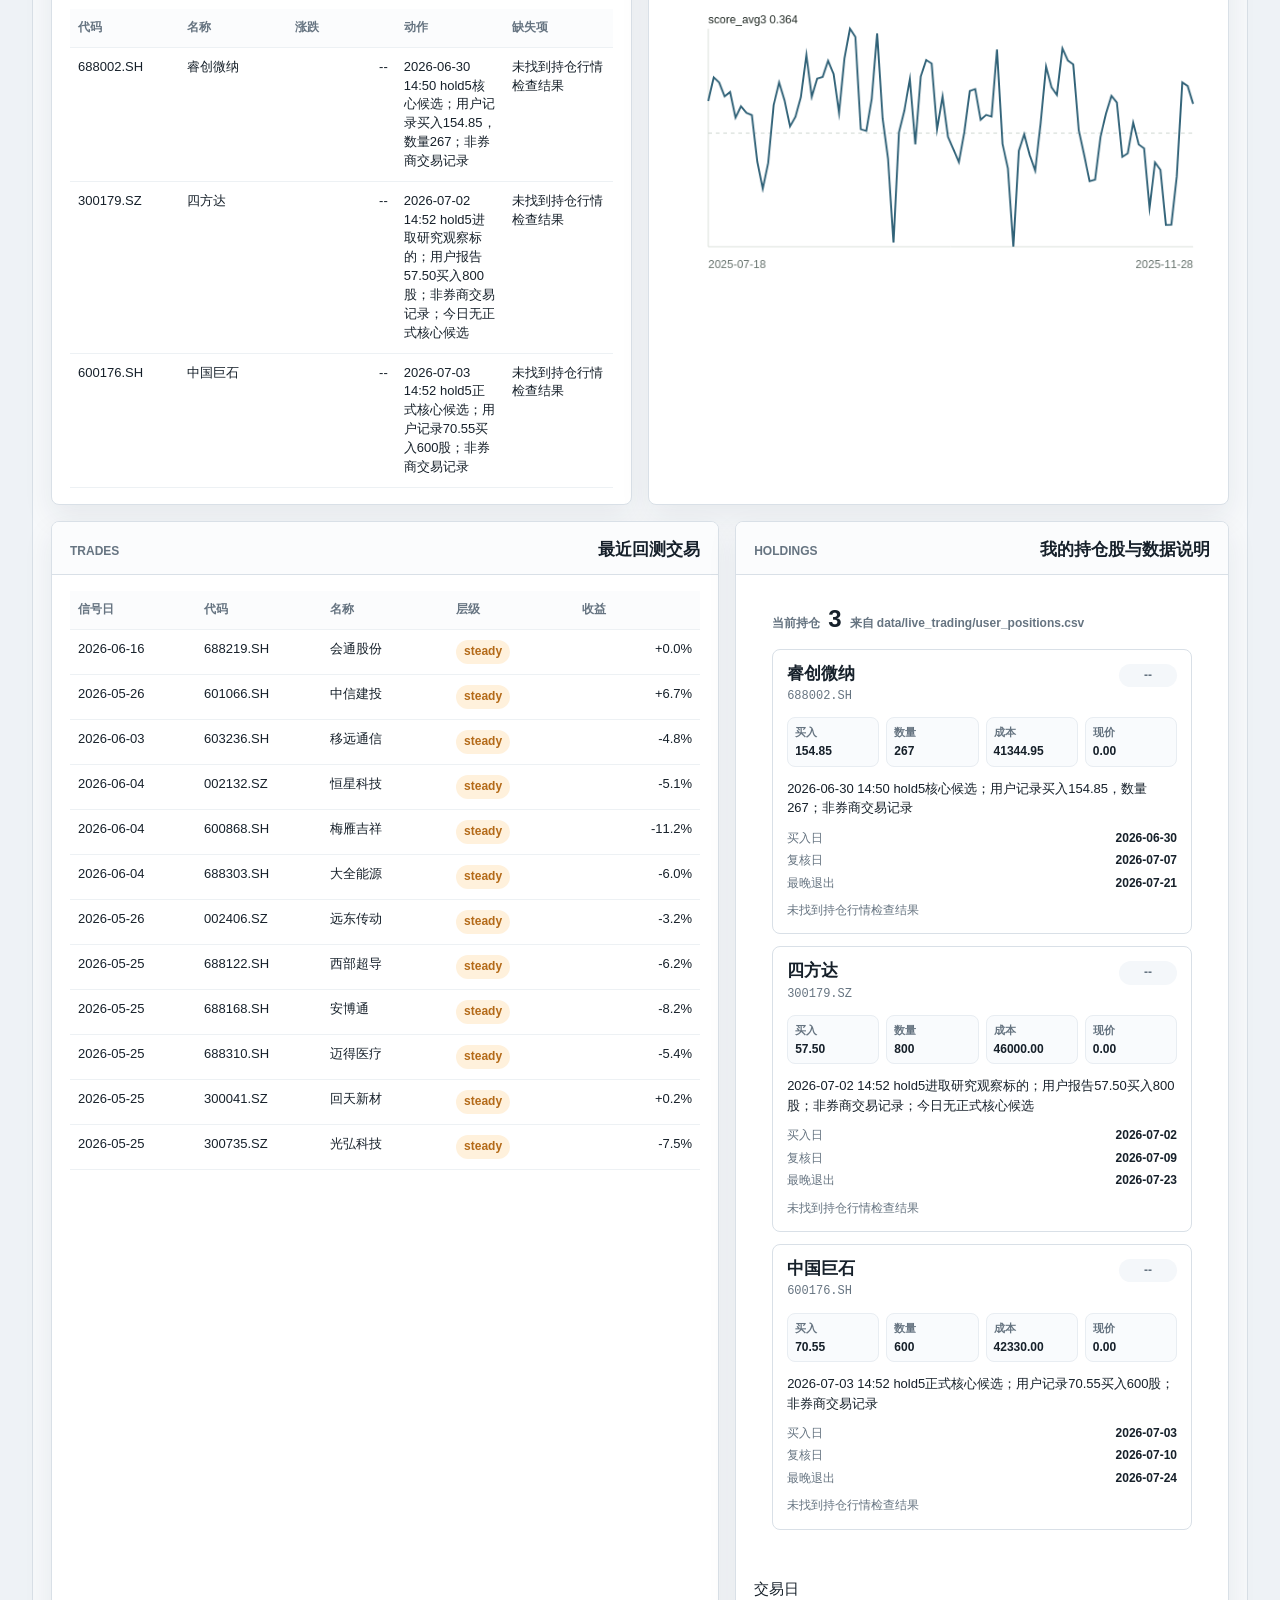
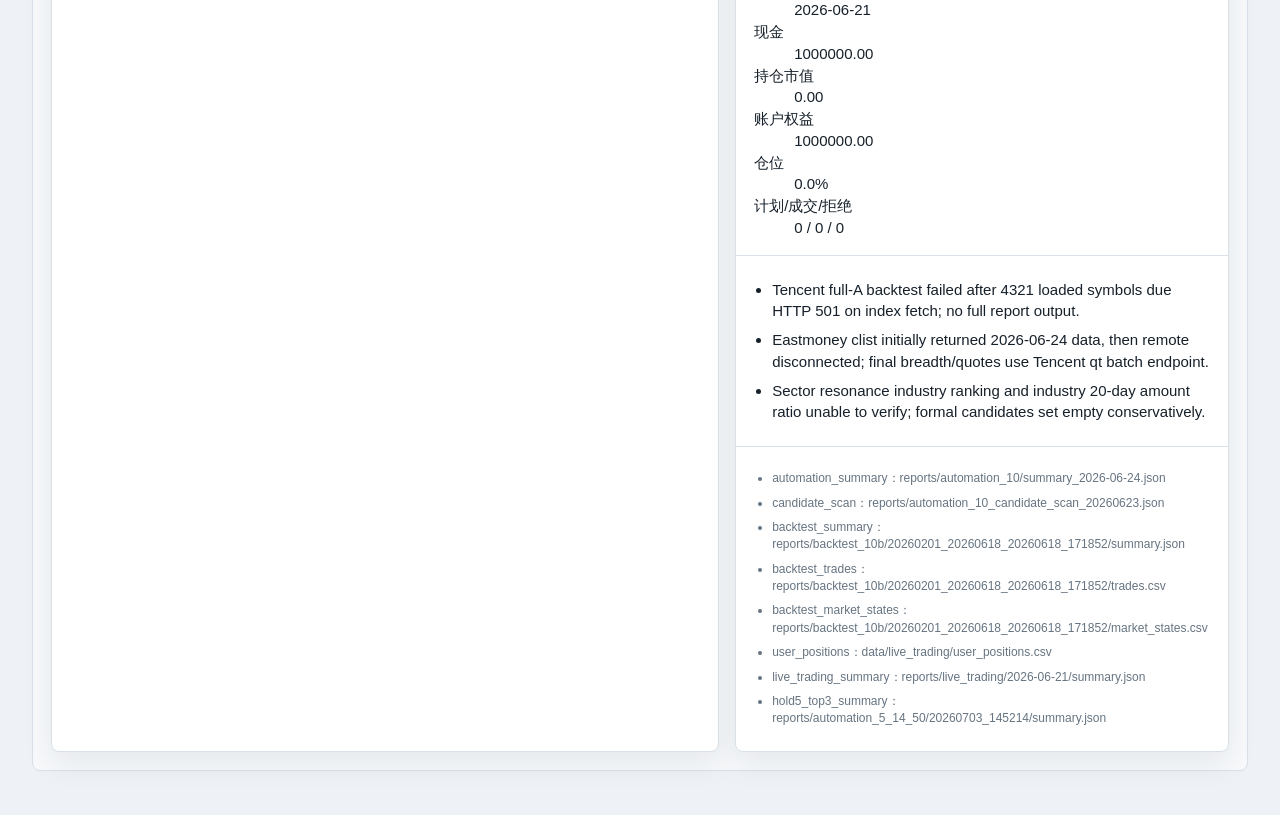
==== commit 1ae759db: "发布：理顺详情和控制台层级 发布策略详情单层模块与控制台统一外壳布局。" ====
--- a/index.html
+++ b/index.html
@@ -4,7 +4,7 @@
     <meta charset="utf-8" />
     <meta name="viewport" content="width=device-width, initial-scale=1" />
     <title>策略研究网站</title>
-    <link rel="stylesheet" href="styles.css?v=20260703-real-links" />
+    <link rel="stylesheet" href="styles.css?v=20260703-layout-shell" />
   </head>
   <body>
     <div class="app-shell" data-api="dashboard.json" data-file-base="files">
@@ -38,100 +38,102 @@
             <div id="strategy-list" class="strategy-list"></div>
           </section>
 
-          <article id="strategy-detail-panel" class="panel strategy-detail-panel" tabindex="-1">
+          <article id="strategy-detail-panel" class="strategy-detail-panel" tabindex="-1">
             <div id="strategy-detail" class="strategy-detail"></div>
           </article>
         </section>
 
-        <section class="dashboard-title" aria-label="本地运行数据">
-          <div>
-            <p class="eyebrow">Local Dashboard</p>
-            <h2>10亿增量策略控制台</h2>
-          </div>
-        </section>
+        <section class="dashboard-module" aria-label="10亿增量策略控制台">
+          <section class="dashboard-title" aria-label="本地运行数据">
+            <div>
+              <p class="eyebrow">Local Dashboard</p>
+              <h2>10亿增量策略控制台</h2>
+            </div>
+          </section>
 
-        <section class="action-grid" aria-label="今日行动面板">
-          <article class="panel action-panel">
+          <section class="action-grid" aria-label="今日行动面板">
+            <article class="panel action-panel">
+              <div class="panel-heading">
+                <span class="section-kicker">Action</span>
+                <h2>今日行动面板</h2>
+              </div>
+              <div id="action-summary" class="action-summary"></div>
+            </article>
+
+            <article class="panel compact-panel">
+              <div class="panel-heading">
+                <span class="section-kicker">Market</span>
+                <h2>市场状态</h2>
+              </div>
+              <dl id="market-list" class="metric-list"></dl>
+            </article>
+
+            <article class="panel compact-panel">
+              <div class="panel-heading">
+                <span class="section-kicker">T+1</span>
+                <h2>交易日节奏</h2>
+              </div>
+              <dl id="tplus-list" class="metric-list"></dl>
+            </article>
+          </section>
+
+          <section class="metric-strip" id="backtest-metrics" aria-label="回测指标"></section>
+
+          <section class="panel hold5-panel" aria-label="5日盈利前三">
             <div class="panel-heading">
-              <span class="section-kicker">Action</span>
-              <h2>今日行动面板</h2>
+              <span class="section-kicker">Hold 5</span>
+              <h2>5日盈利前三</h2>
             </div>
-            <div id="action-summary" class="action-summary"></div>
-          </article>
+            <div class="hold5-content">
+              <div id="hold5-summary" class="hold5-summary"></div>
+              <div id="hold5-picks"></div>
+            </div>
+          </section>
 
-          <article class="panel compact-panel">
-            <div class="panel-heading">
-              <span class="section-kicker">Market</span>
-              <h2>市场状态</h2>
-            </div>
-            <dl id="market-list" class="metric-list"></dl>
-          </article>
+          <section class="two-column">
+            <article class="panel table-panel">
+              <div class="panel-heading">
+                <span class="section-kicker">Holdings</span>
+                <h2>持仓风险提示</h2>
+              </div>
+              <div id="holdings-alerts"></div>
+            </article>
 
-          <article class="panel compact-panel">
-            <div class="panel-heading">
-              <span class="section-kicker">T+1</span>
-              <h2>交易日节奏</h2>
-            </div>
-            <dl id="tplus-list" class="metric-list"></dl>
-          </article>
-        </section>
+            <article class="panel chart-panel">
+              <div class="panel-heading">
+                <span class="section-kicker">Regime</span>
+                <h2>市场状态曲线</h2>
+              </div>
+              <canvas id="market-chart" width="760" height="280" aria-label="市场状态曲线"></canvas>
+            </article>
+          </section>
 
-        <section class="metric-strip" id="backtest-metrics" aria-label="回测指标"></section>
+          <section class="two-column lower-grid">
+            <article class="panel table-panel">
+              <div class="panel-heading">
+                <span class="section-kicker">Trades</span>
+                <h2>最近回测交易</h2>
+              </div>
+              <div id="trades-table"></div>
+            </article>
 
-        <section class="panel hold5-panel" aria-label="5日盈利前三">
-          <div class="panel-heading">
-            <span class="section-kicker">Hold 5</span>
-            <h2>5日盈利前三</h2>
-          </div>
-          <div class="hold5-content">
-            <div id="hold5-summary" class="hold5-summary"></div>
-            <div id="hold5-picks"></div>
-          </div>
-        </section>
-
-        <section class="two-column">
-          <article class="panel table-panel">
-            <div class="panel-heading">
-              <span class="section-kicker">Holdings</span>
-              <h2>持仓风险提示</h2>
-            </div>
-            <div id="holdings-alerts"></div>
-          </article>
-
-          <article class="panel chart-panel">
-            <div class="panel-heading">
-              <span class="section-kicker">Regime</span>
-              <h2>市场状态曲线</h2>
-            </div>
-            <canvas id="market-chart" width="760" height="280" aria-label="市场状态曲线"></canvas>
-          </article>
-        </section>
-
-        <section class="two-column lower-grid">
-          <article class="panel table-panel">
-            <div class="panel-heading">
-              <span class="section-kicker">Trades</span>
-              <h2>最近回测交易</h2>
-            </div>
-            <div id="trades-table"></div>
-          </article>
-
-          <article class="panel table-panel">
-            <div class="panel-heading">
-              <span class="section-kicker">Holdings</span>
-              <h2>我的持仓股与数据说明</h2>
-            </div>
-            <div id="user-holdings"></div>
-            <div id="live-trading"></div>
-            <div id="data-notes" class="note-list"></div>
-            <div id="source-files" class="source-list"></div>
-          </article>
+            <article class="panel table-panel">
+              <div class="panel-heading">
+                <span class="section-kicker">Holdings</span>
+                <h2>我的持仓股与数据说明</h2>
+              </div>
+              <div id="user-holdings"></div>
+              <div id="live-trading"></div>
+              <div id="data-notes" class="note-list"></div>
+              <div id="source-files" class="source-list"></div>
+            </article>
+          </section>
         </section>
       </main>
     </div>
 
-    <script src="holdings_panel.js?v=20260703-real-links"></script>
-    <script src="strategy_order.js?v=20260703-real-links"></script>
-    <script src="app.js?v=20260703-real-links"></script>
+    <script src="holdings_panel.js?v=20260703-layout-shell"></script>
+    <script src="strategy_order.js?v=20260703-layout-shell"></script>
+    <script src="app.js?v=20260703-layout-shell"></script>
   </body>
 </html>
--- a/styles.css
+++ b/styles.css
@@ -127,6 +127,24 @@
   margin-top: 24px;
 }
 
+.dashboard-module {
+  display: grid;
+  gap: 16px;
+  margin-top: 24px;
+  padding: 18px;
+  border: 1px solid var(--border);
+  border-radius: 8px;
+  background: #f7f9fb;
+}
+
+.dashboard-module .dashboard-title {
+  margin: 0;
+}
+
+.dashboard-module .two-column {
+  margin-top: 0;
+}
+
 .strategy-stats {
   display: grid;
   grid-template-columns: repeat(4, minmax(96px, 1fr));
@@ -352,8 +370,8 @@
 }
 
 .strategy-detail {
-  padding: 16px;
-  background: #f6f8fa;
+  padding: 0;
+  background: transparent;
 }
 
 .strategy-detail-panel {
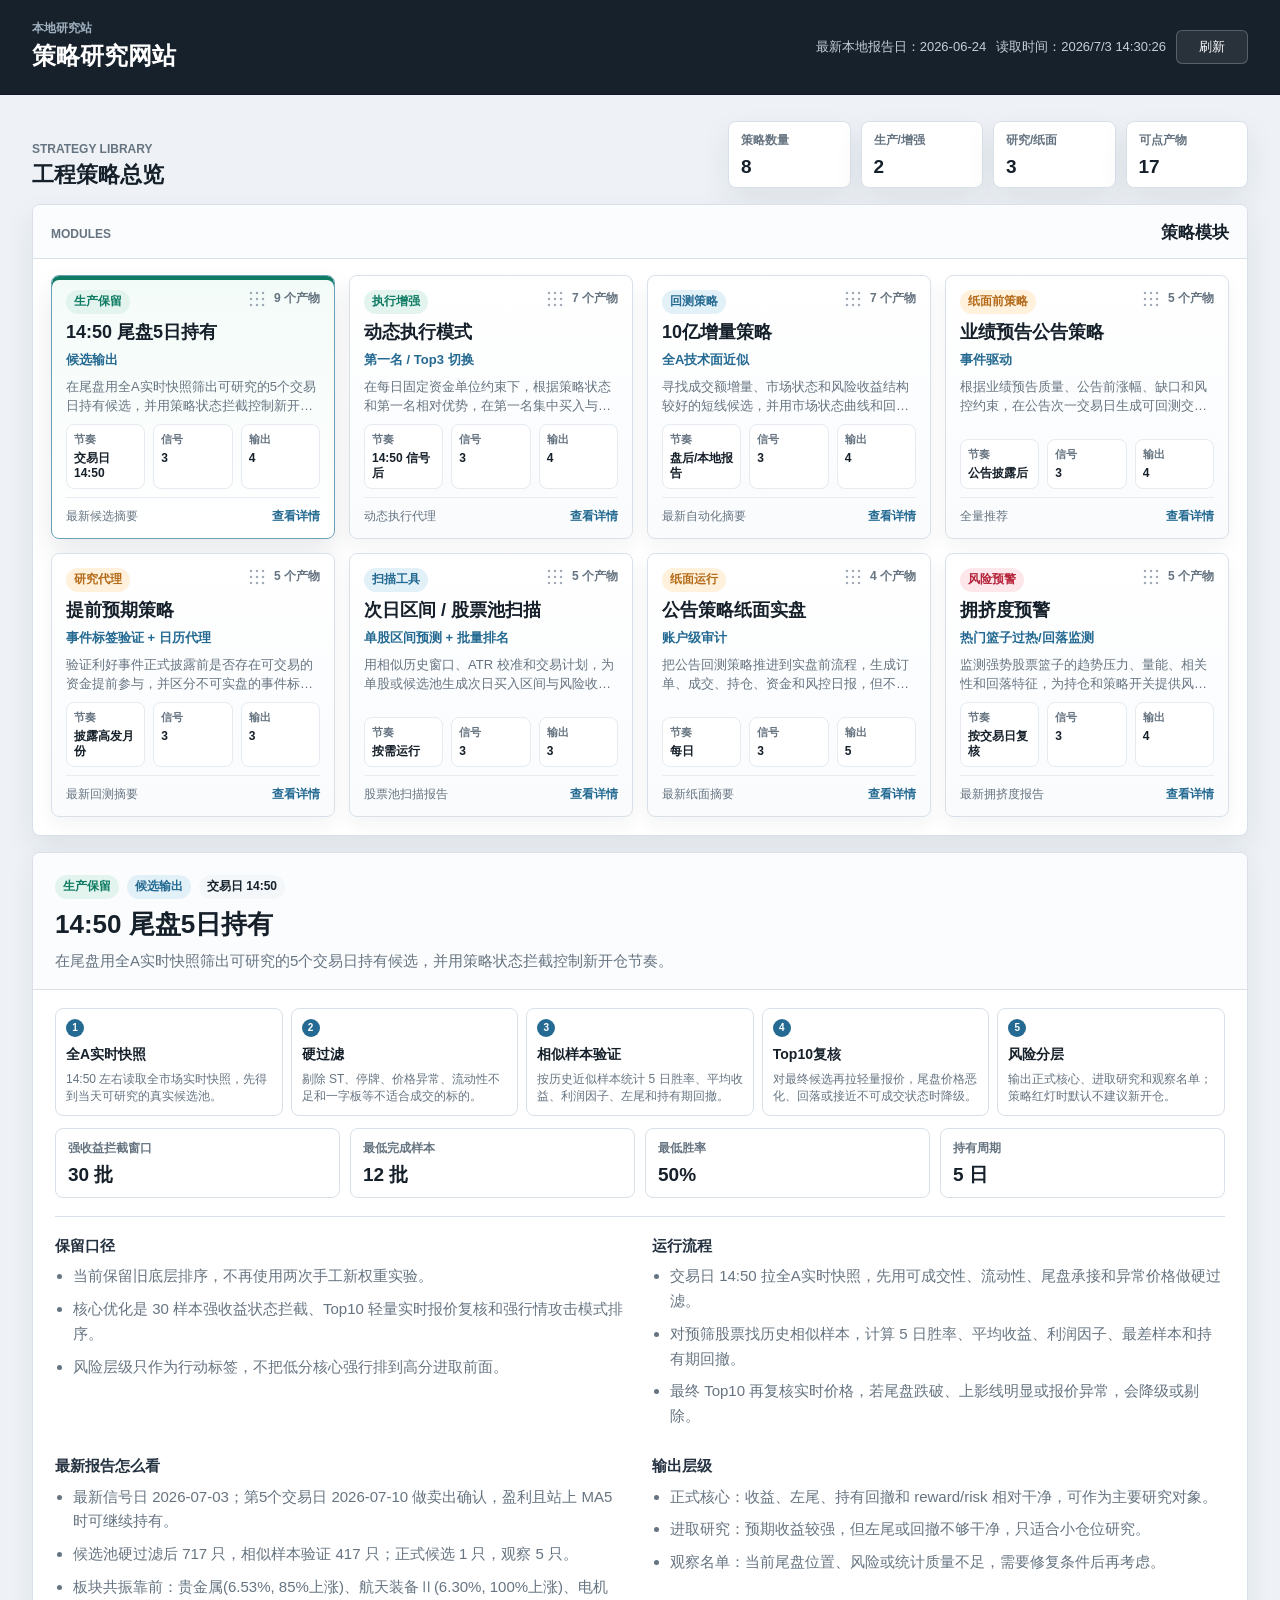
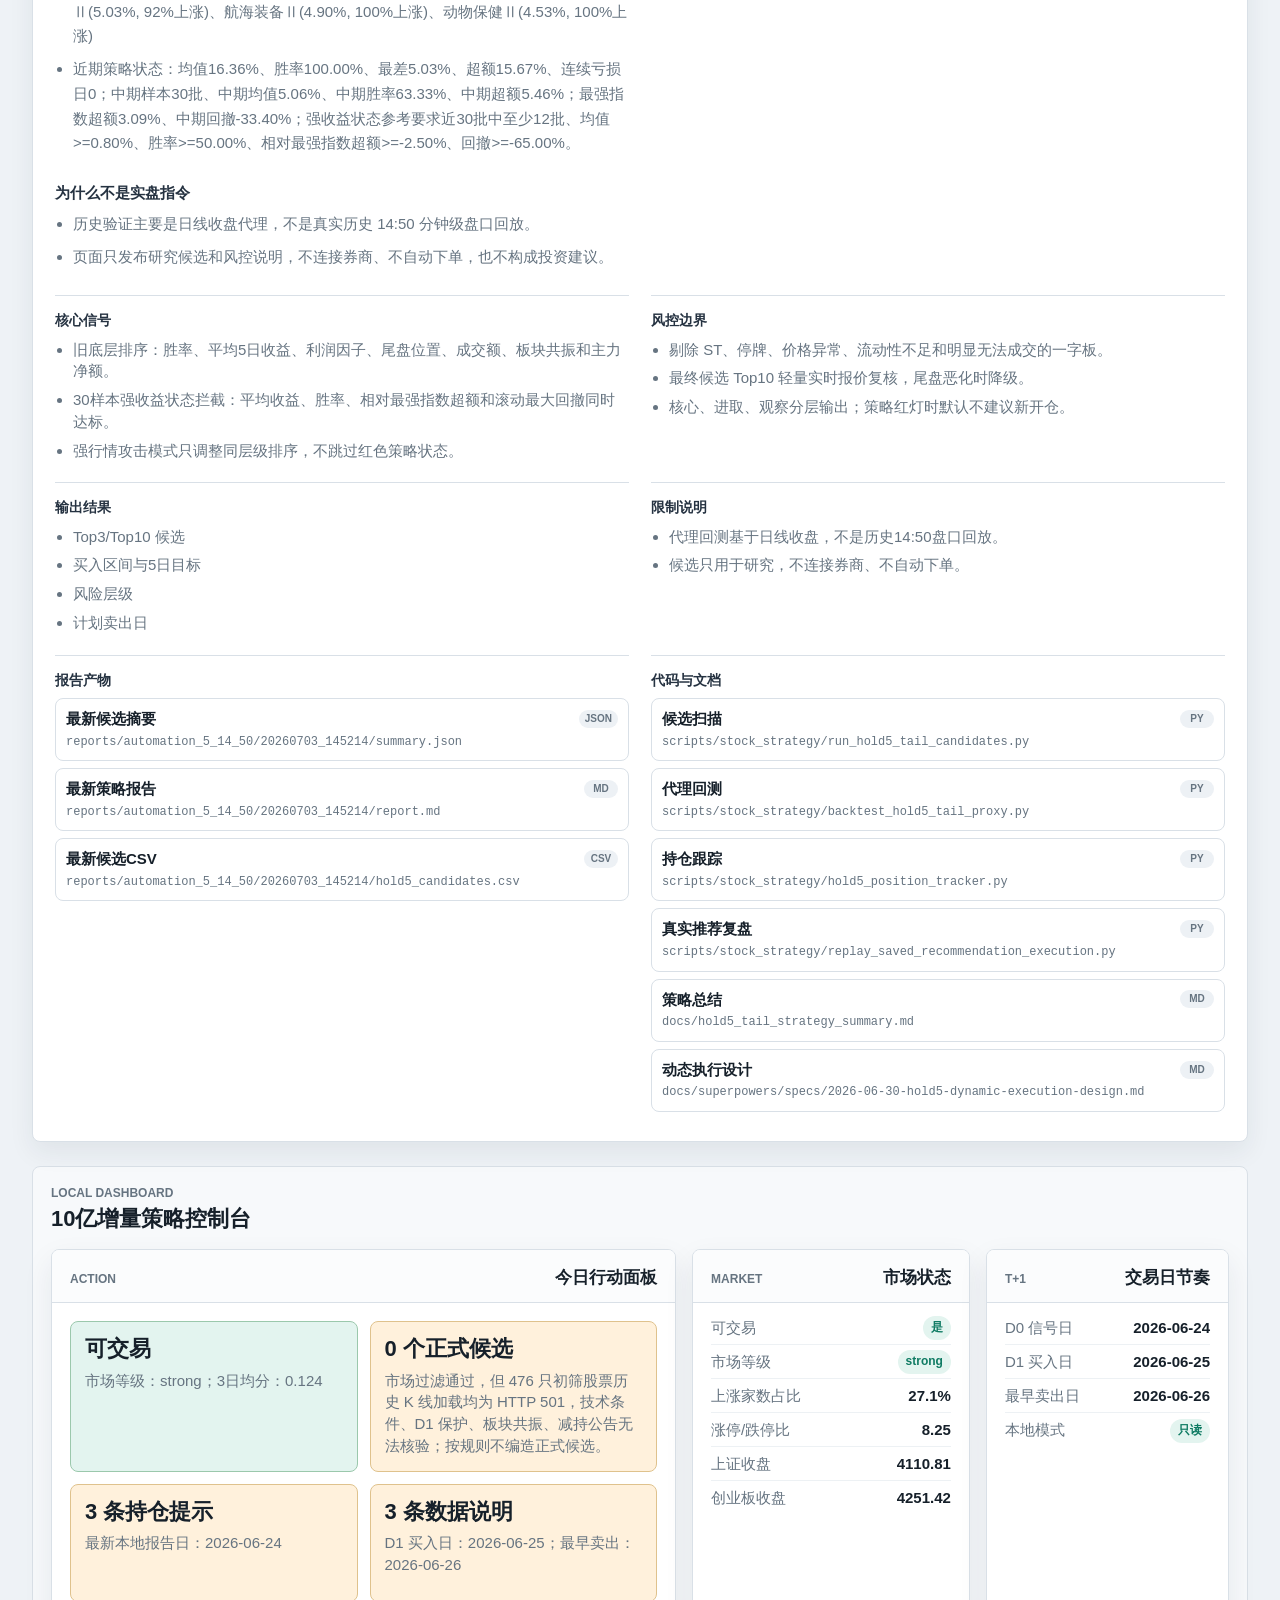
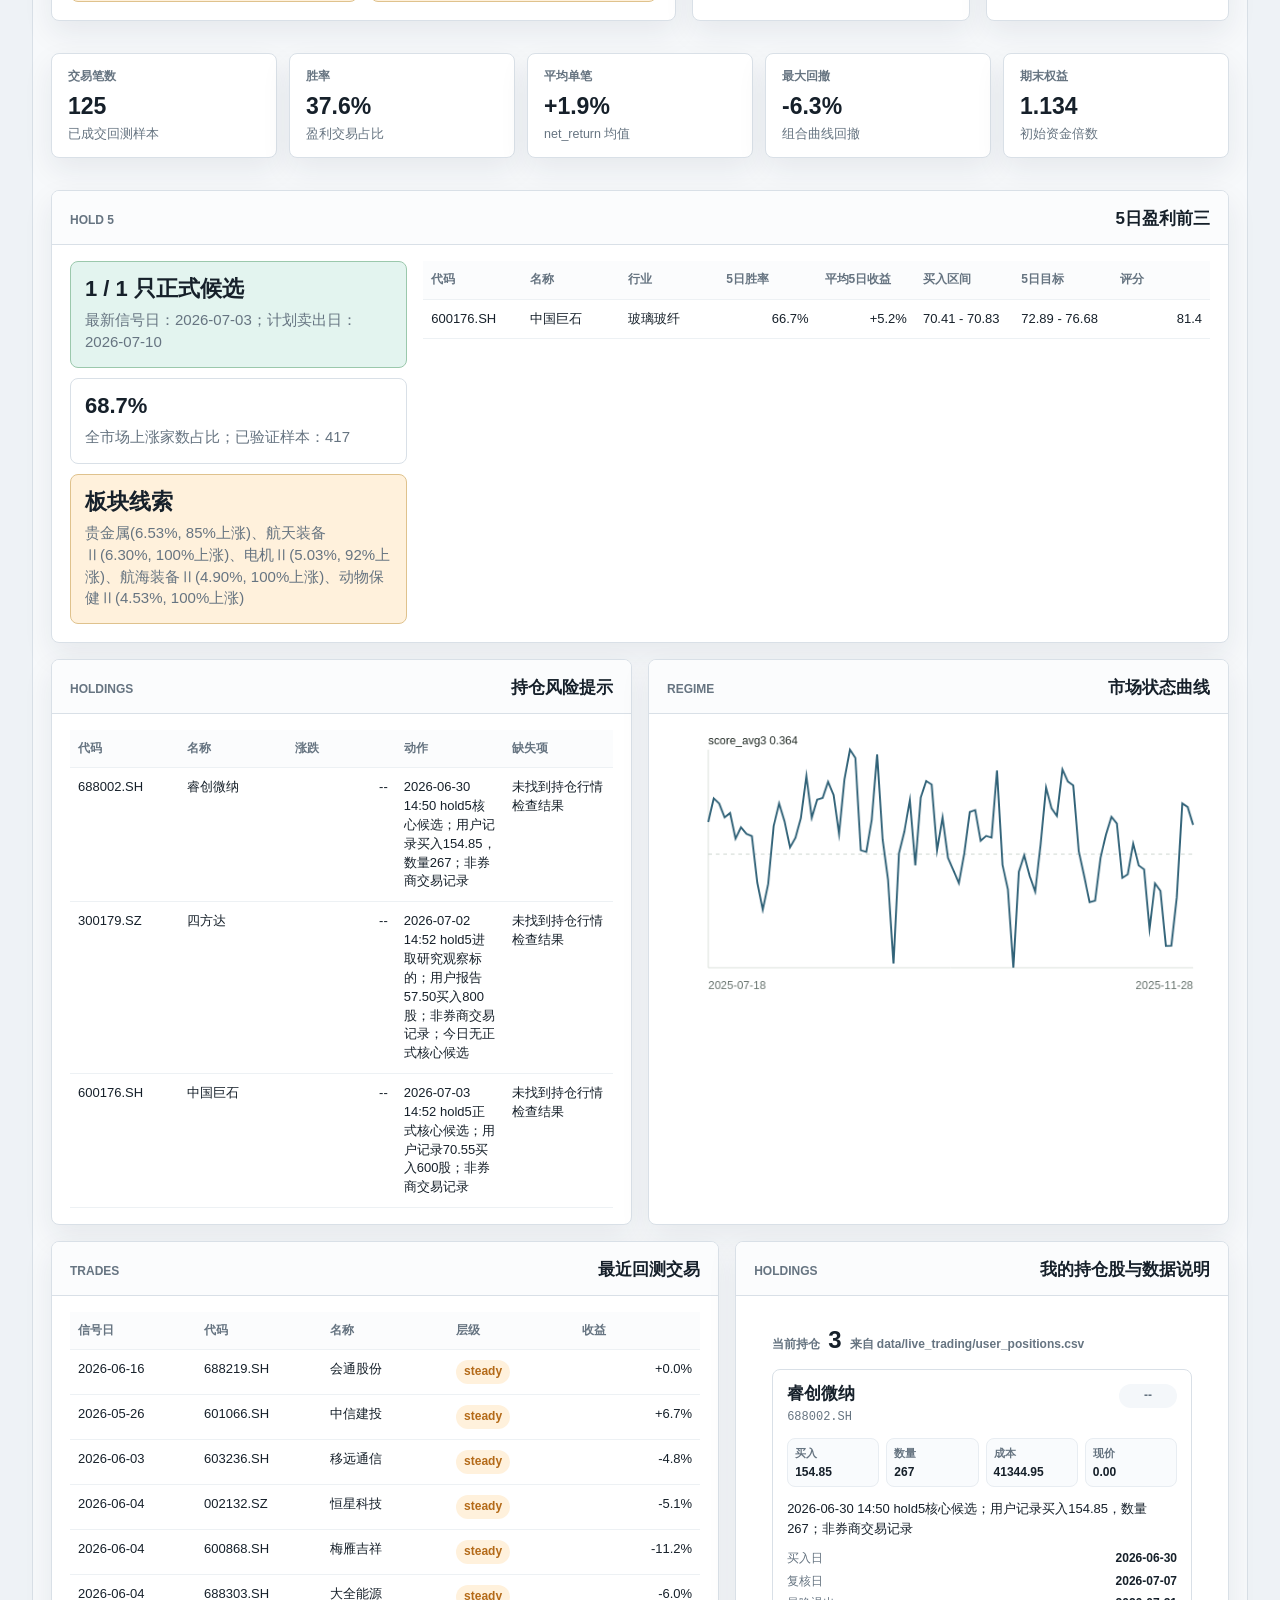
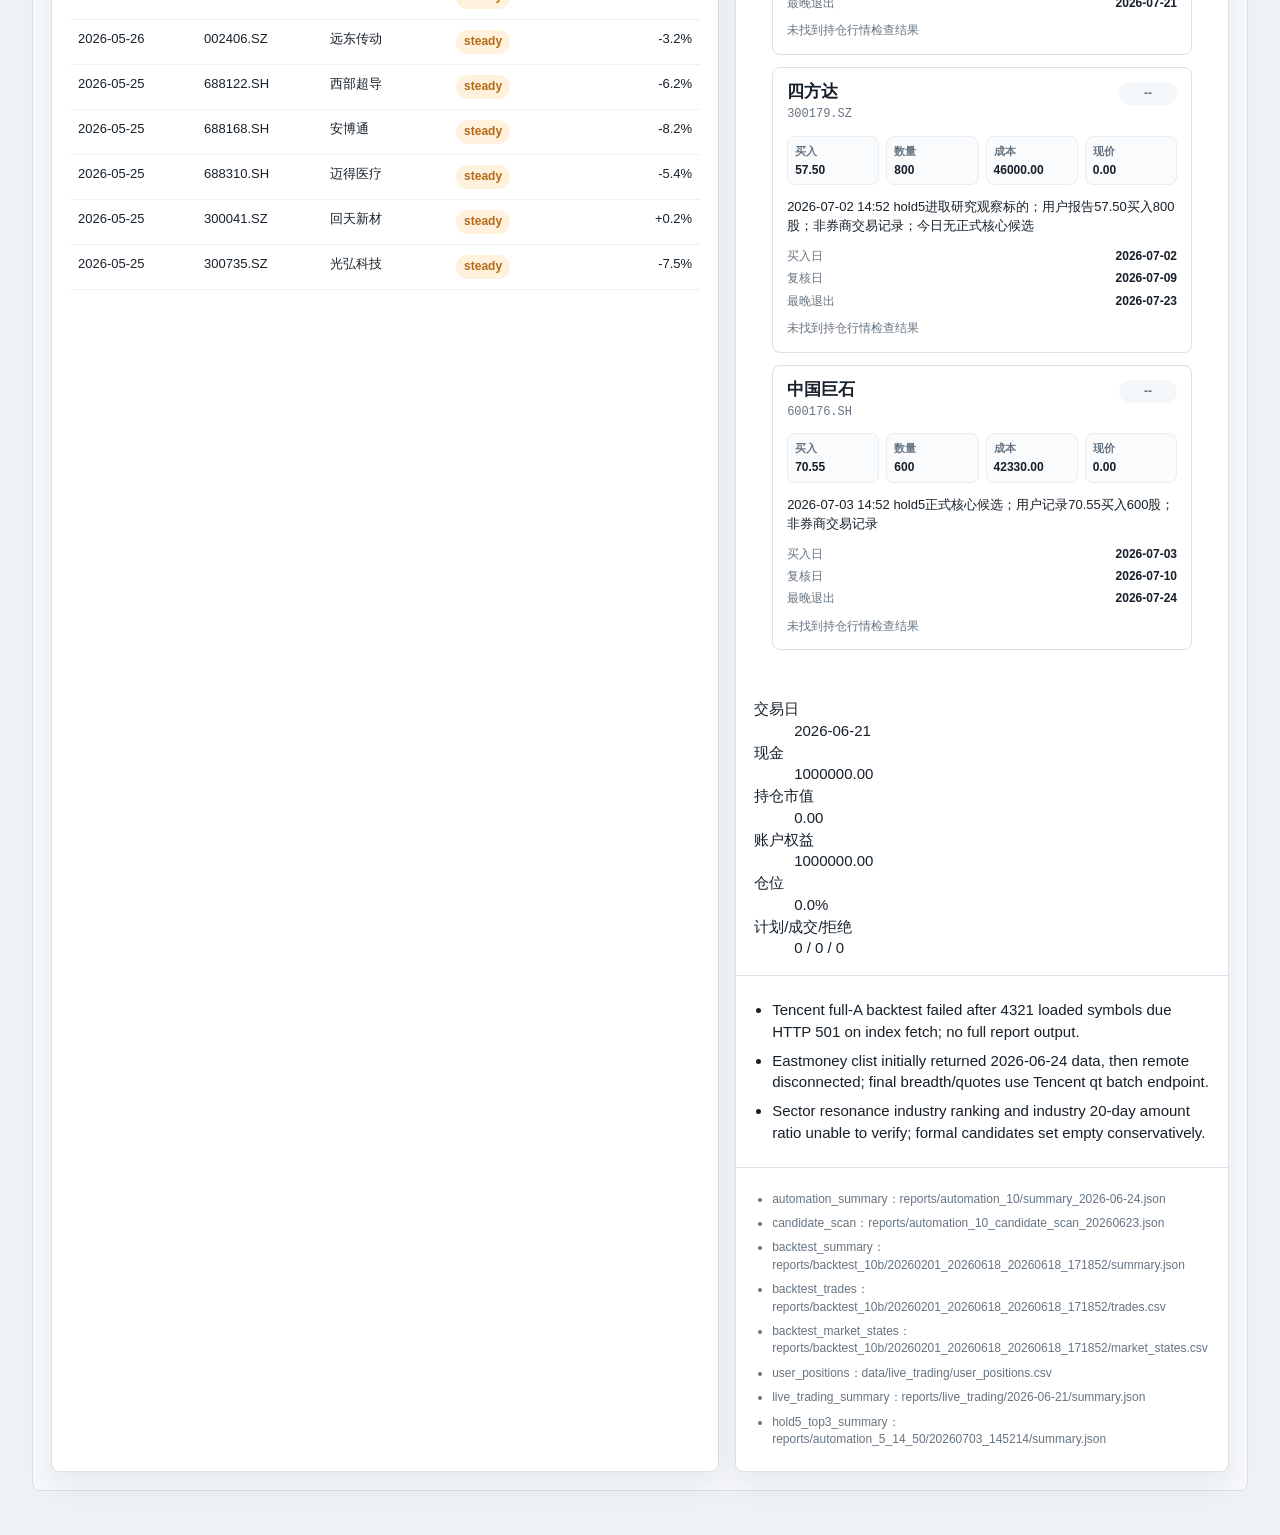
==== commit a51901ff: "发布：补充尾盘策略详情 发布14:50尾盘5日持有策略的结构化详情说明。" ====
--- a/index.html
+++ b/index.html
@@ -4,7 +4,7 @@
     <meta charset="utf-8" />
     <meta name="viewport" content="width=device-width, initial-scale=1" />
     <title>策略研究网站</title>
-    <link rel="stylesheet" href="styles.css?v=20260703-layout-shell" />
+    <link rel="stylesheet" href="styles.css?v=20260703-hold5-detail" />
   </head>
   <body>
     <div class="app-shell" data-api="dashboard.json" data-file-base="files">
@@ -132,8 +132,8 @@
       </main>
     </div>
 
-    <script src="holdings_panel.js?v=20260703-layout-shell"></script>
-    <script src="strategy_order.js?v=20260703-layout-shell"></script>
-    <script src="app.js?v=20260703-layout-shell"></script>
+    <script src="holdings_panel.js?v=20260703-hold5-detail"></script>
+    <script src="strategy_order.js?v=20260703-hold5-detail"></script>
+    <script src="app.js?v=20260703-hold5-detail"></script>
   </body>
 </html>
--- a/styles.css
+++ b/styles.css
@@ -477,6 +477,38 @@
   background: #ffffff;
 }
 
+.strategy-detail-deep-grid {
+  display: grid;
+  grid-template-columns: repeat(2, minmax(0, 1fr));
+  gap: 18px 24px;
+  margin: 18px 22px 0;
+  padding-top: 18px;
+  border-top: 1px solid var(--border);
+}
+
+.strategy-detail-deep {
+  min-width: 0;
+}
+
+.strategy-detail-deep h3 {
+  margin: 0 0 8px;
+  color: #253241;
+  font-size: 15px;
+  letter-spacing: 0;
+}
+
+.strategy-detail-deep ul {
+  margin: 0;
+  padding-left: 18px;
+}
+
+.strategy-detail-deep li {
+  margin: 8px 0;
+  color: var(--muted);
+  line-height: 1.65;
+  overflow-wrap: anywhere;
+}
+
 .detail-grid {
   display: grid;
   grid-template-columns: repeat(2, minmax(0, 1fr));
@@ -1033,6 +1065,7 @@
 
   .metric-strip,
   .mini-metric-grid,
+  .strategy-detail-deep-grid,
   .strategy-flow {
     grid-template-columns: repeat(2, minmax(0, 1fr));
   }
@@ -1066,6 +1099,7 @@
   .mini-metric-grid,
   .strategy-card-meta,
   .strategy-flow,
+  .strategy-detail-deep-grid,
   .user-holding-grid,
   .user-holding-metrics,
   .detail-grid {
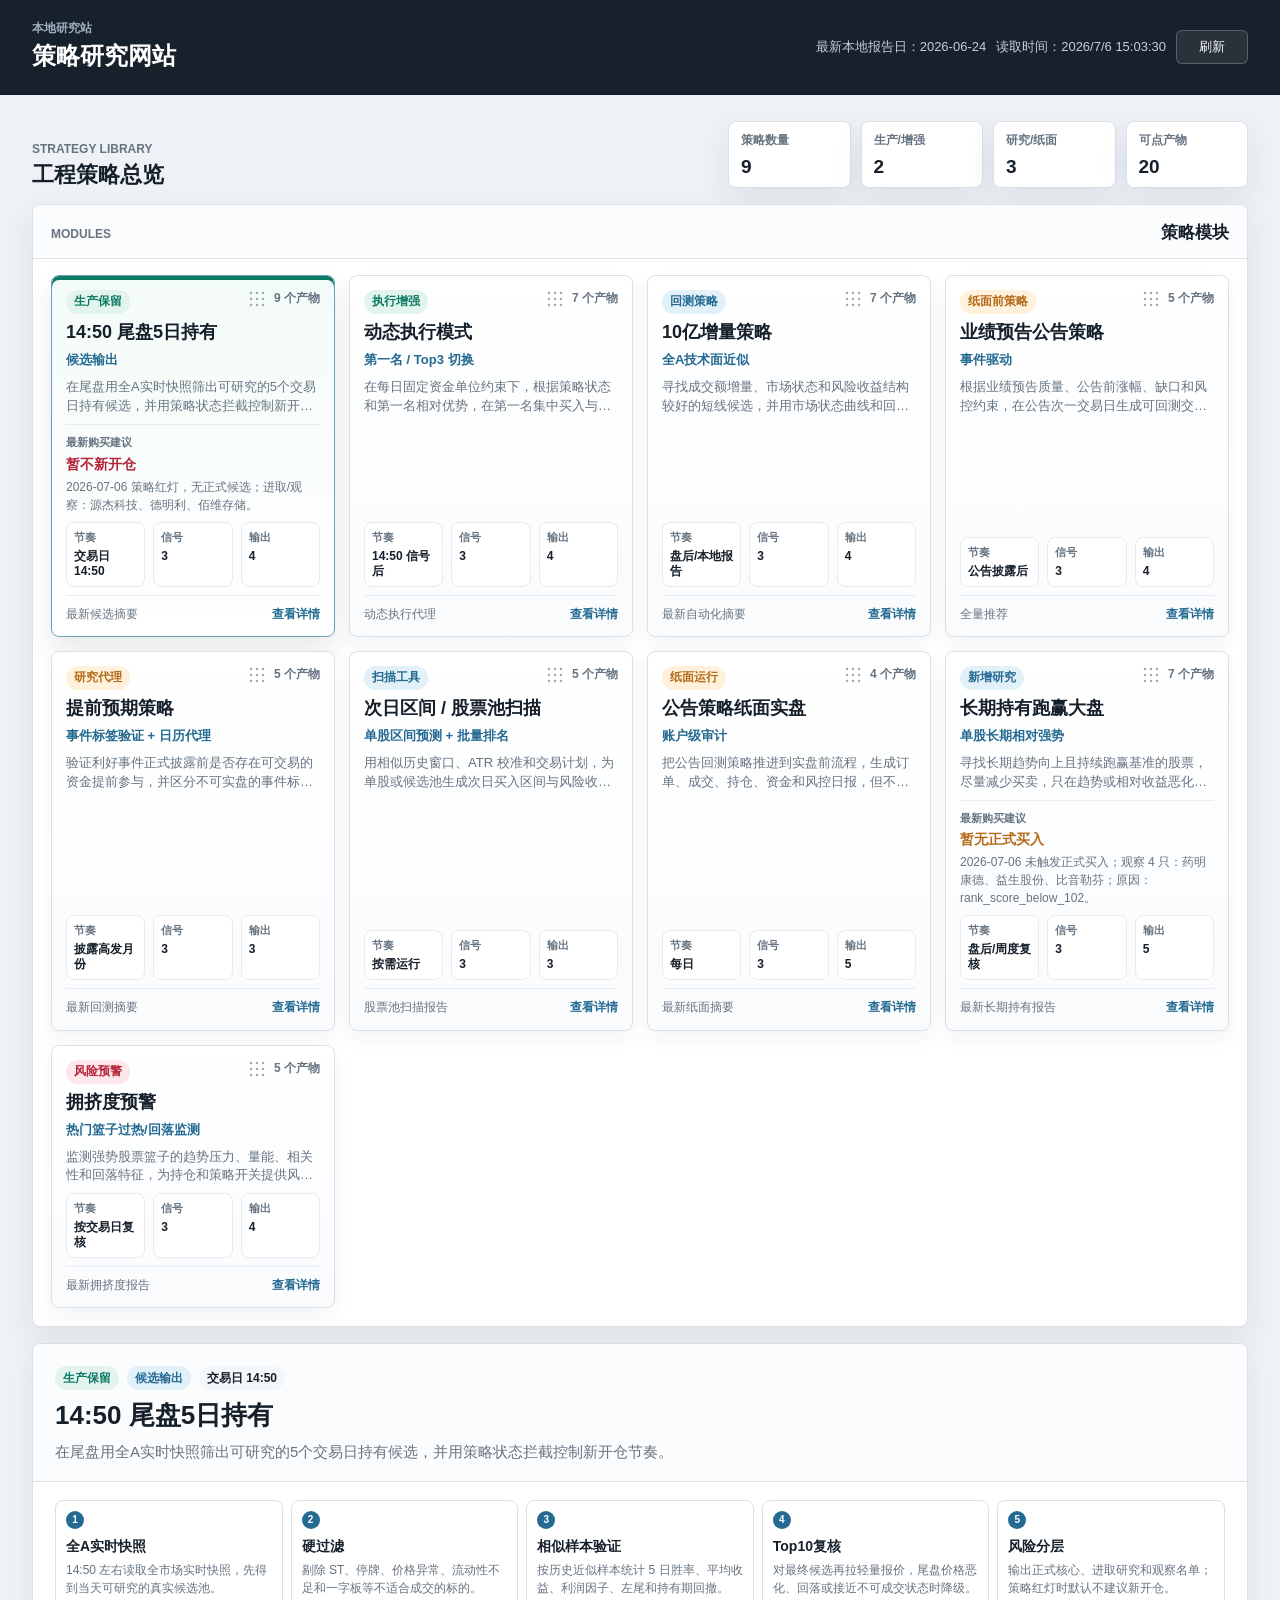
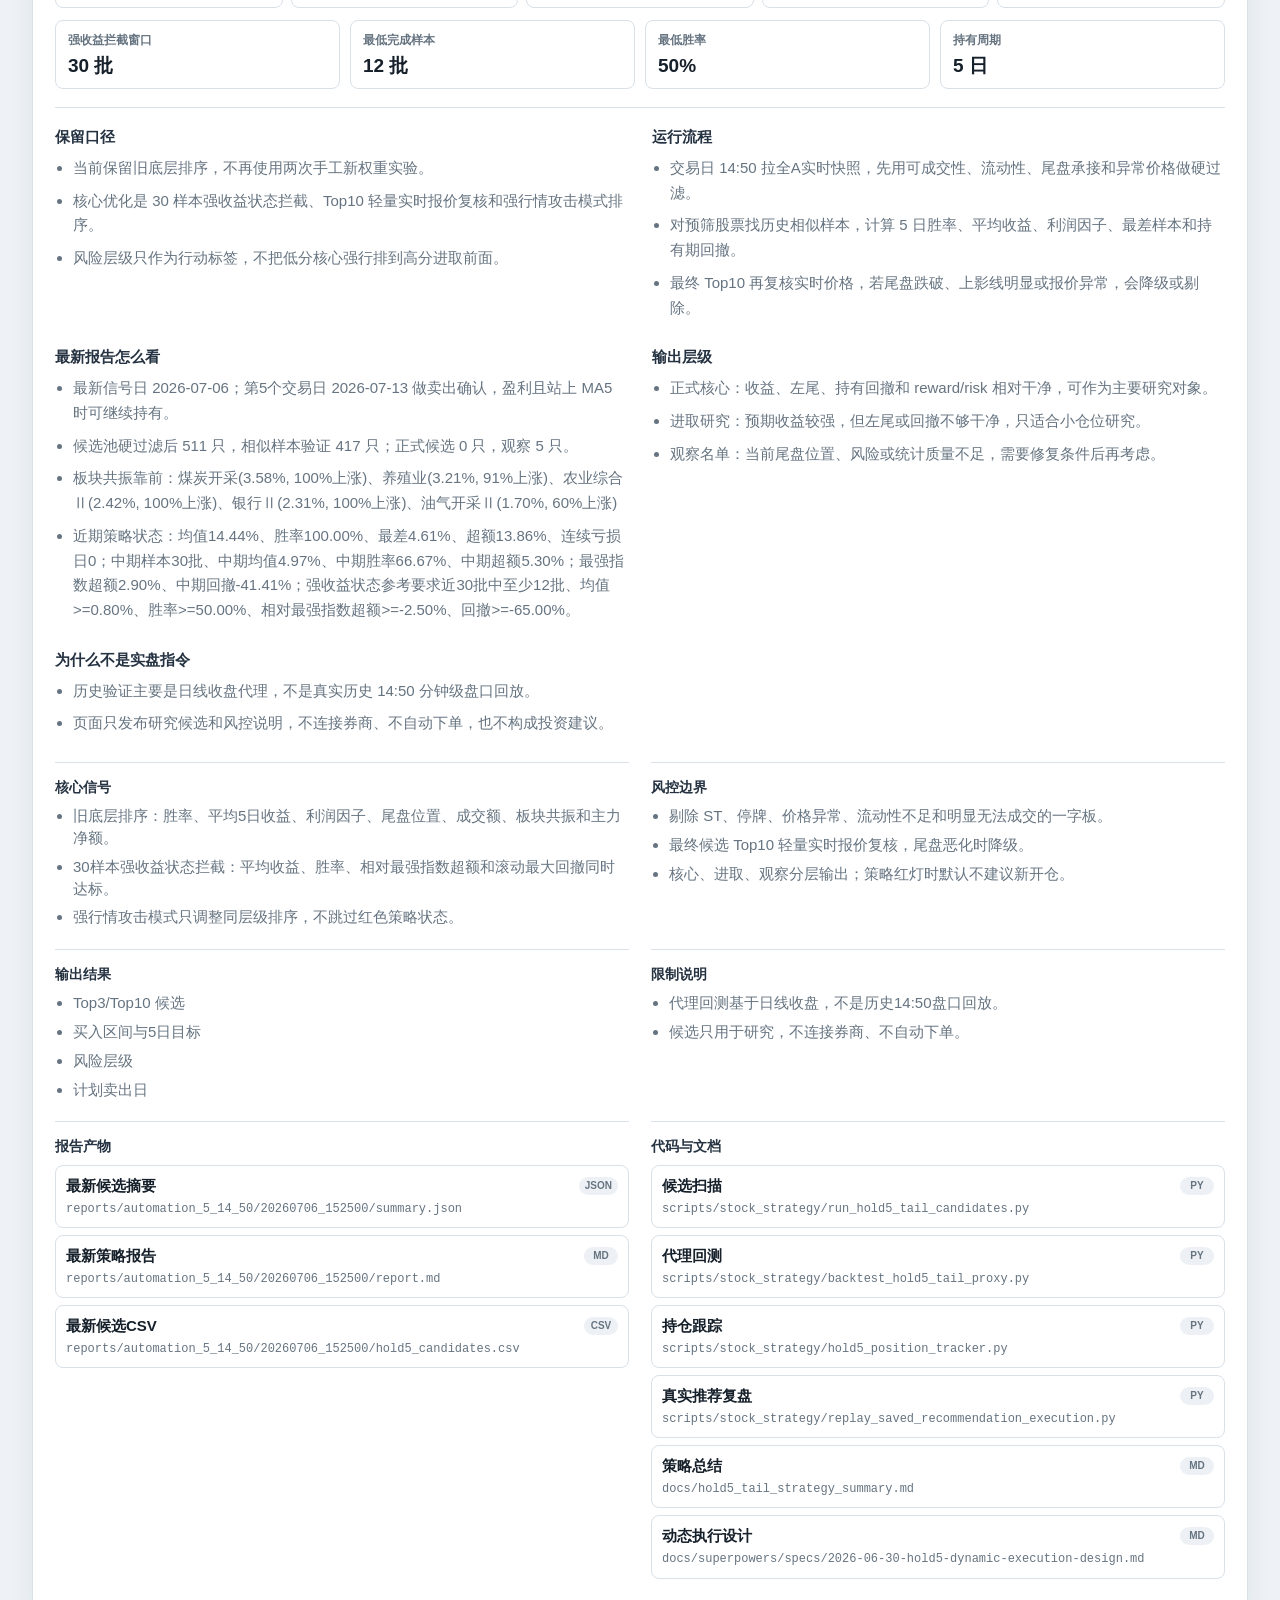
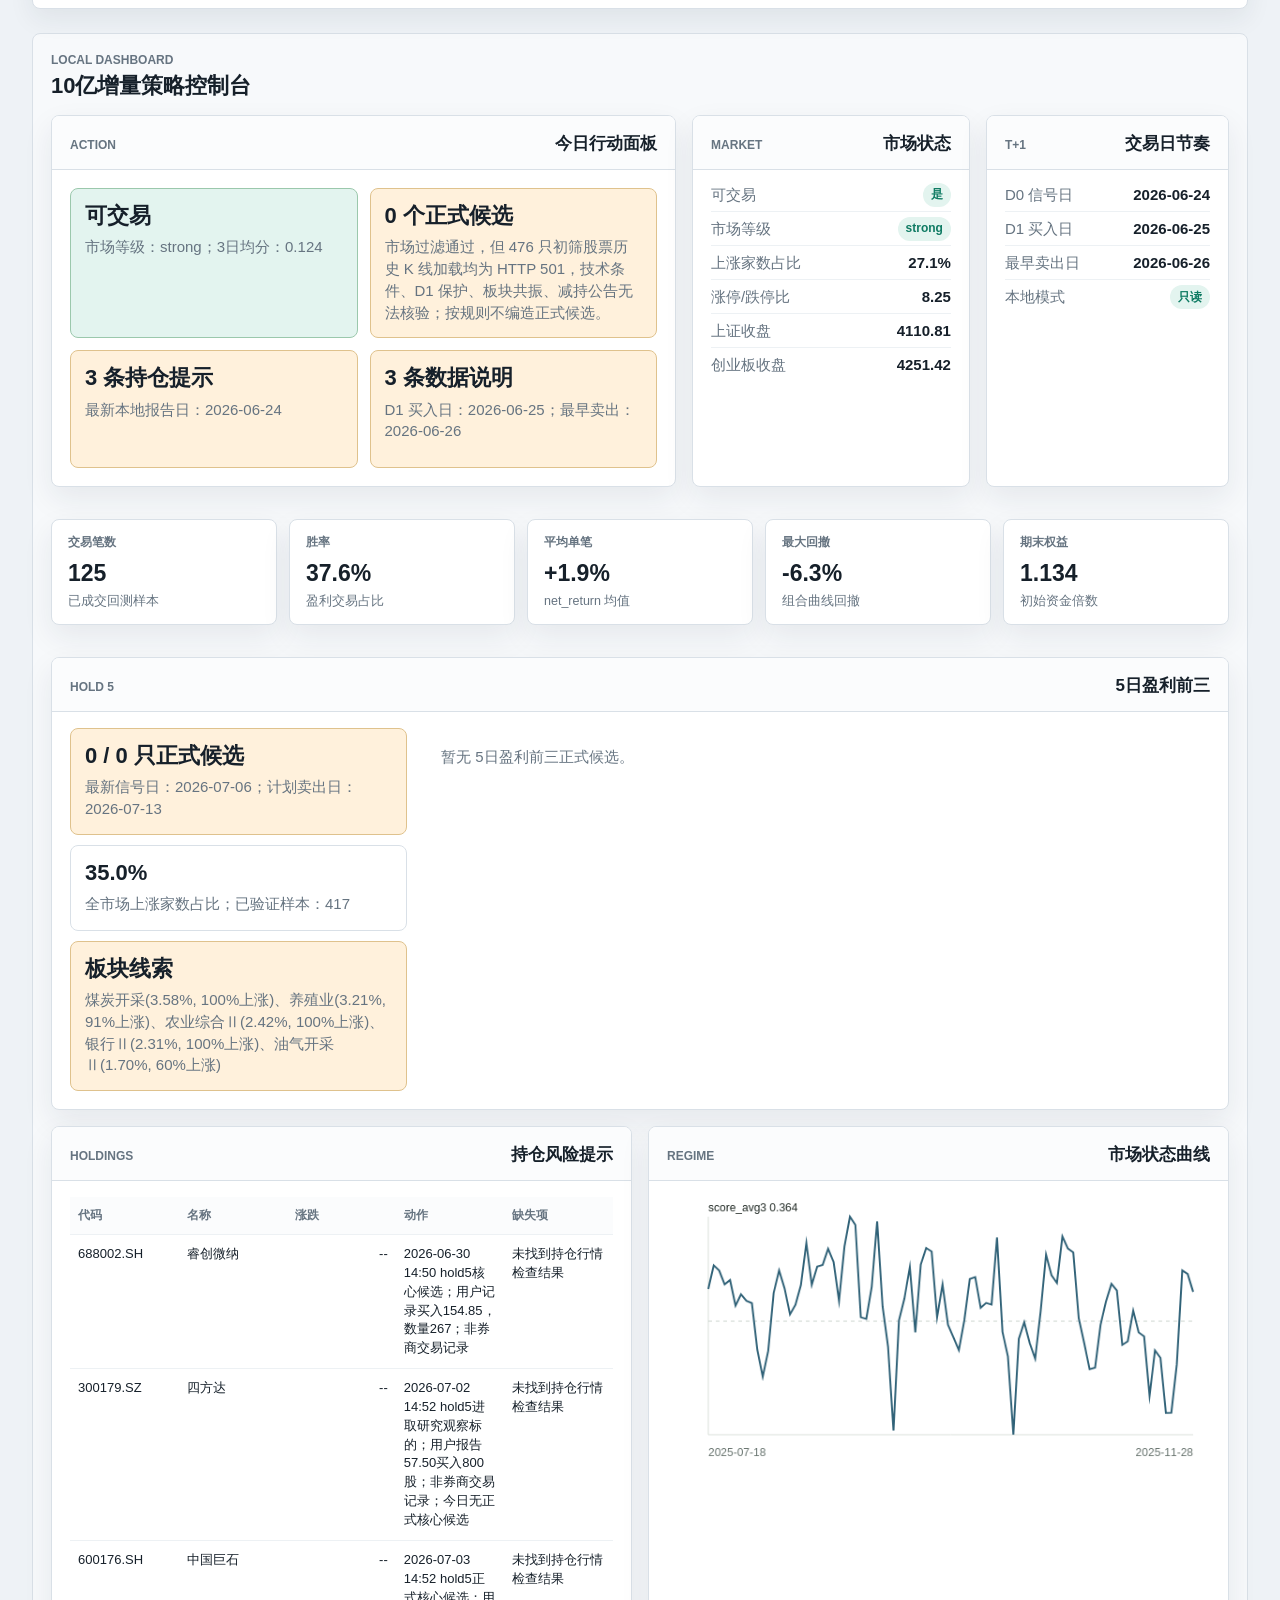
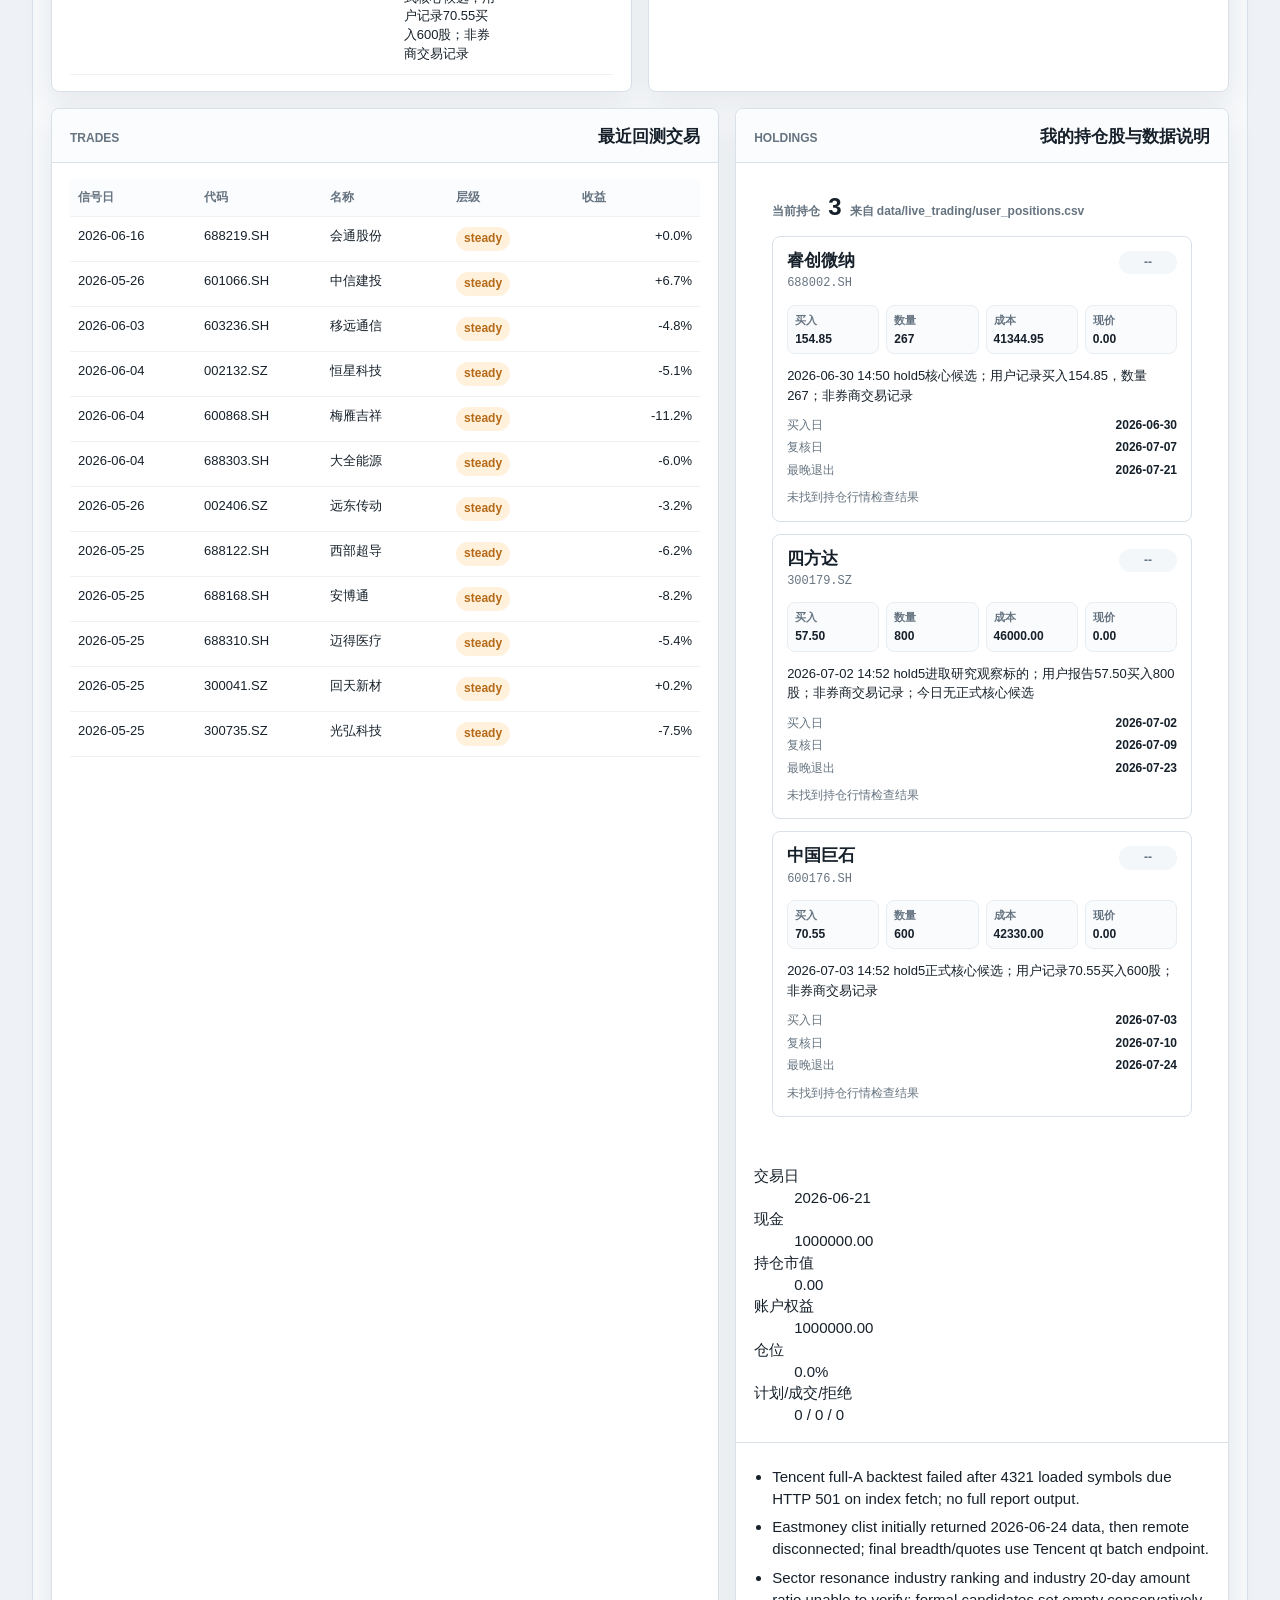
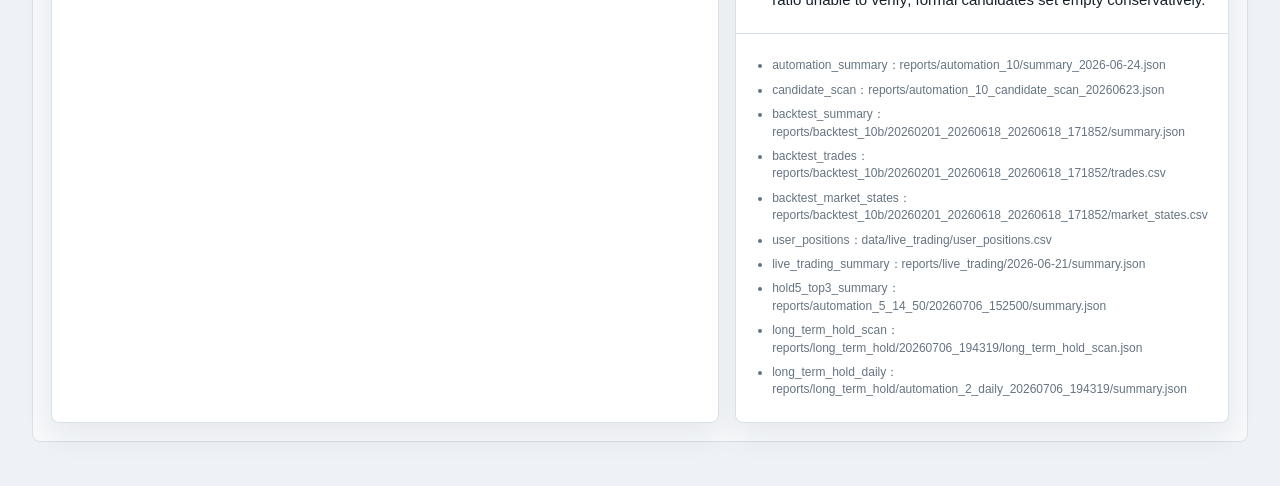
==== commit ca7deb1c: "发布：策略卡片展示购买建议 更新公开站点资源，在策略总览卡片展示最新购买建议。" ====
--- a/index.html
+++ b/index.html
@@ -4,7 +4,7 @@
     <meta charset="utf-8" />
     <meta name="viewport" content="width=device-width, initial-scale=1" />
     <title>策略研究网站</title>
-    <link rel="stylesheet" href="styles.css?v=20260703-hold5-detail" />
+    <link rel="stylesheet" href="styles.css?v=20260706-advice-cards" />
   </head>
   <body>
     <div class="app-shell" data-api="dashboard.json" data-file-base="files">
@@ -132,8 +132,8 @@
       </main>
     </div>
 
-    <script src="holdings_panel.js?v=20260703-hold5-detail"></script>
-    <script src="strategy_order.js?v=20260703-hold5-detail"></script>
-    <script src="app.js?v=20260703-hold5-detail"></script>
+    <script src="holdings_panel.js?v=20260706-advice-cards"></script>
+    <script src="strategy_order.js?v=20260706-advice-cards"></script>
+    <script src="app.js?v=20260706-advice-cards"></script>
   </body>
 </html>
--- a/styles.css
+++ b/styles.css
@@ -311,6 +311,45 @@
   -webkit-line-clamp: 2;
 }
 
+.strategy-card-advice {
+  display: grid;
+  gap: 4px;
+  padding-top: 10px;
+  border-top: 1px solid #e7edf2;
+}
+
+.strategy-card-advice small {
+  color: var(--muted);
+  font-size: 11px;
+  font-weight: 700;
+}
+
+.strategy-card-advice b {
+  color: #253241;
+  font-size: 14px;
+  line-height: 1.35;
+}
+
+.strategy-card-advice em {
+  color: var(--muted);
+  font-size: 12px;
+  font-style: normal;
+  line-height: 1.5;
+  overflow-wrap: anywhere;
+}
+
+.strategy-card-advice.good b {
+  color: var(--green);
+}
+
+.strategy-card-advice.warn b {
+  color: var(--amber);
+}
+
+.strategy-card-advice.bad b {
+  color: var(--red);
+}
+
 .strategy-card-meta {
   display: grid;
   grid-template-columns: repeat(3, minmax(0, 1fr));
